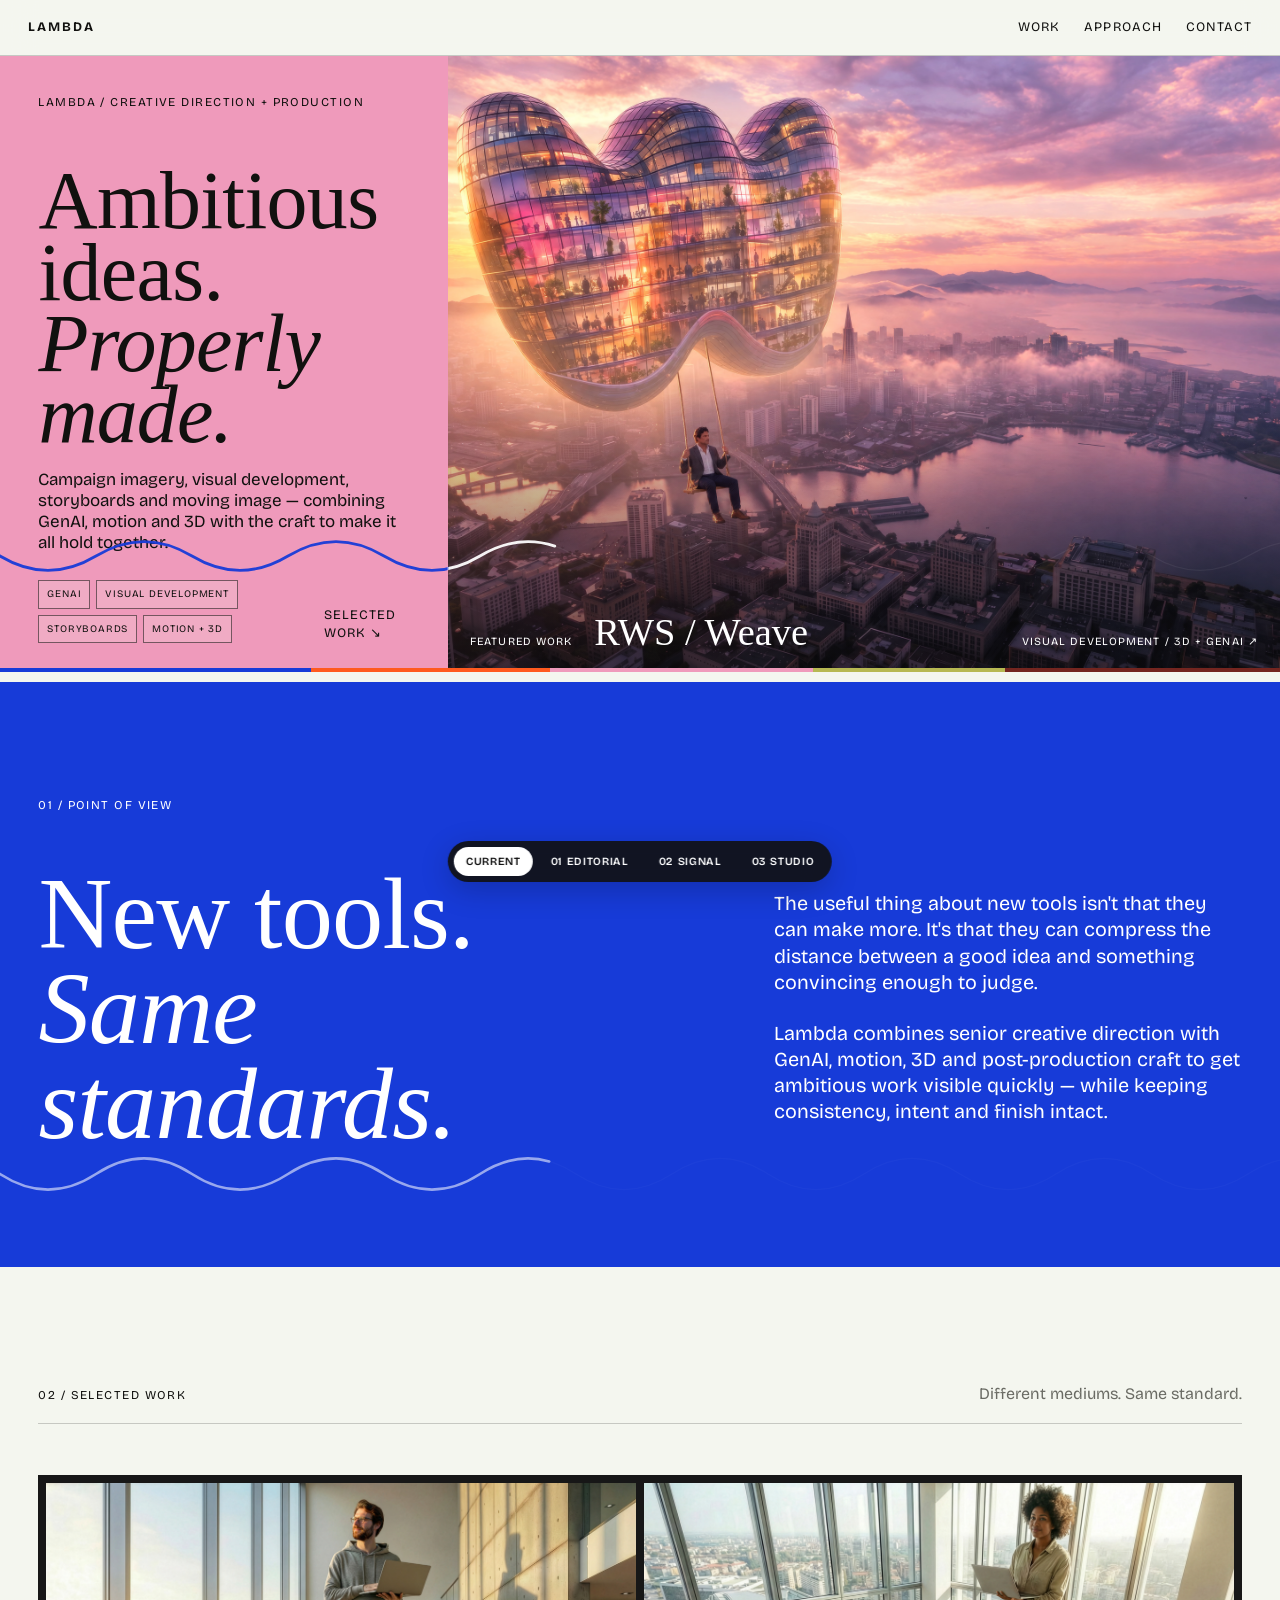
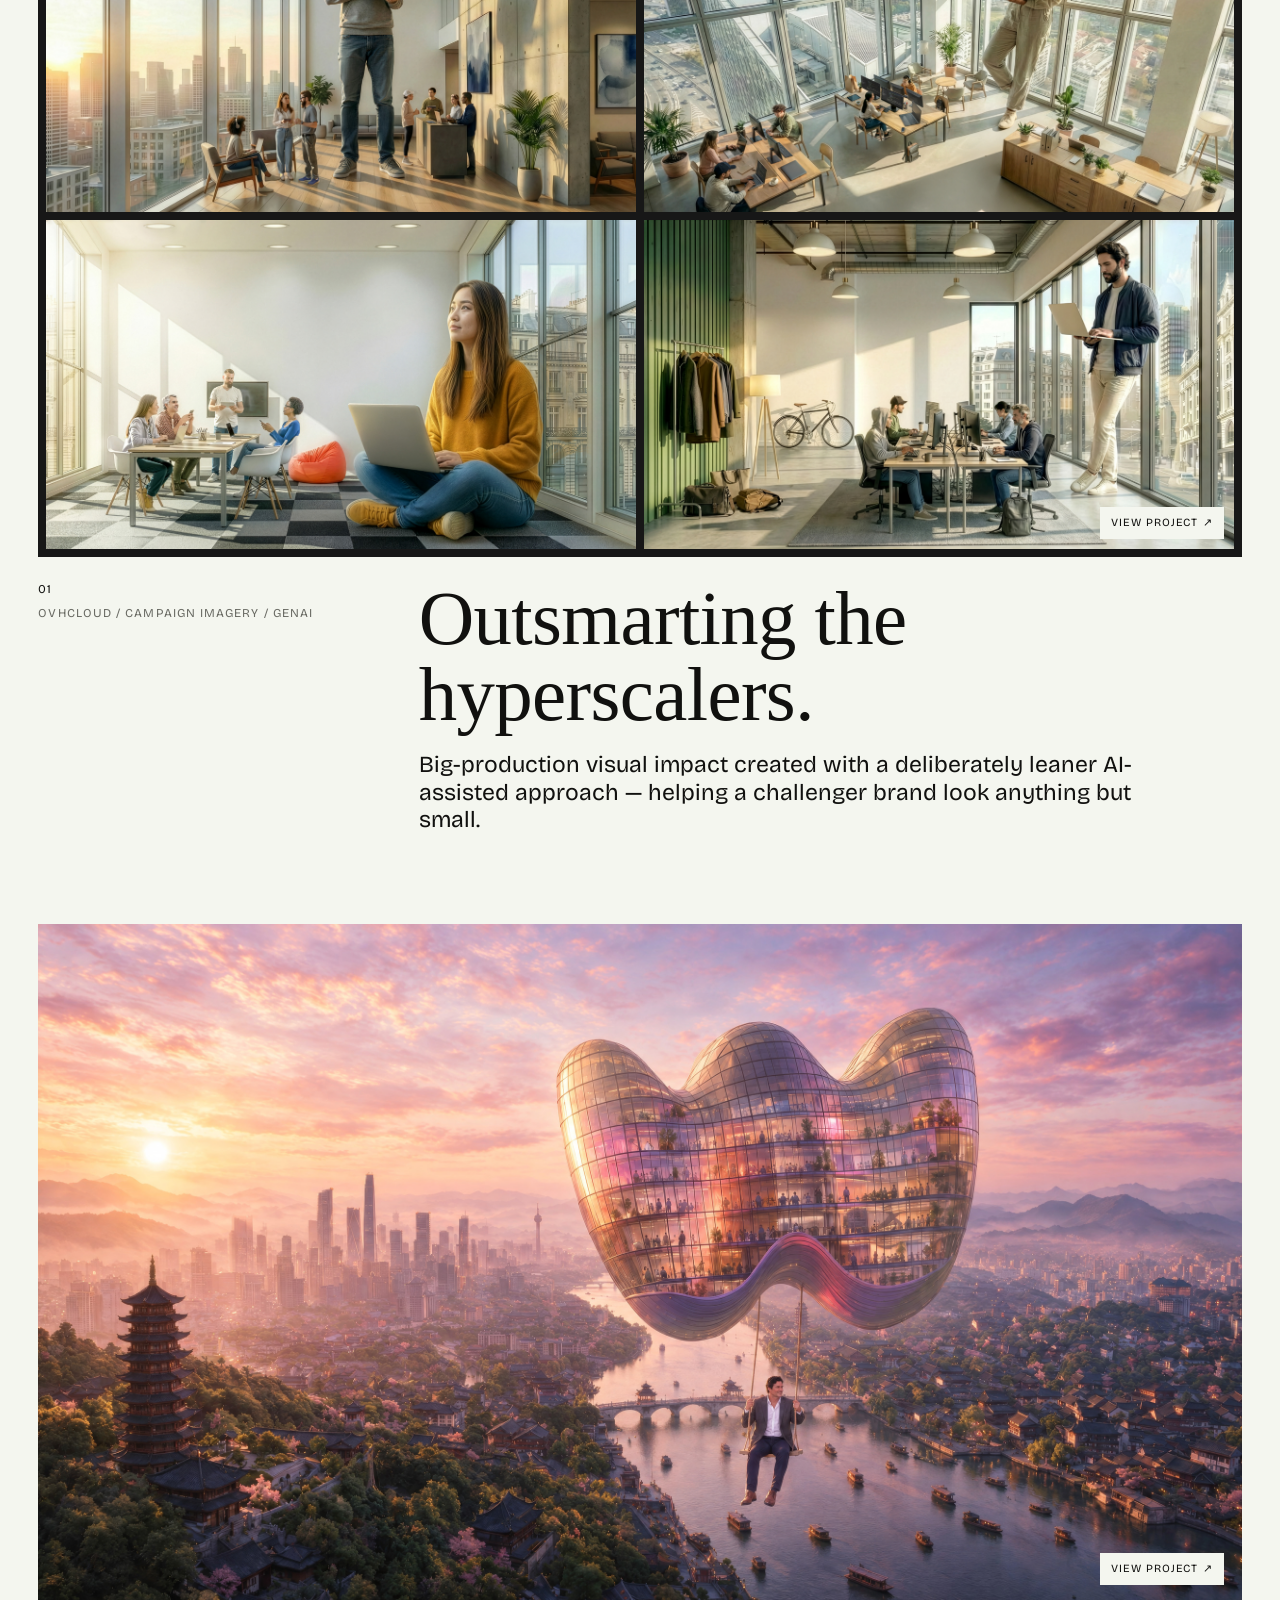
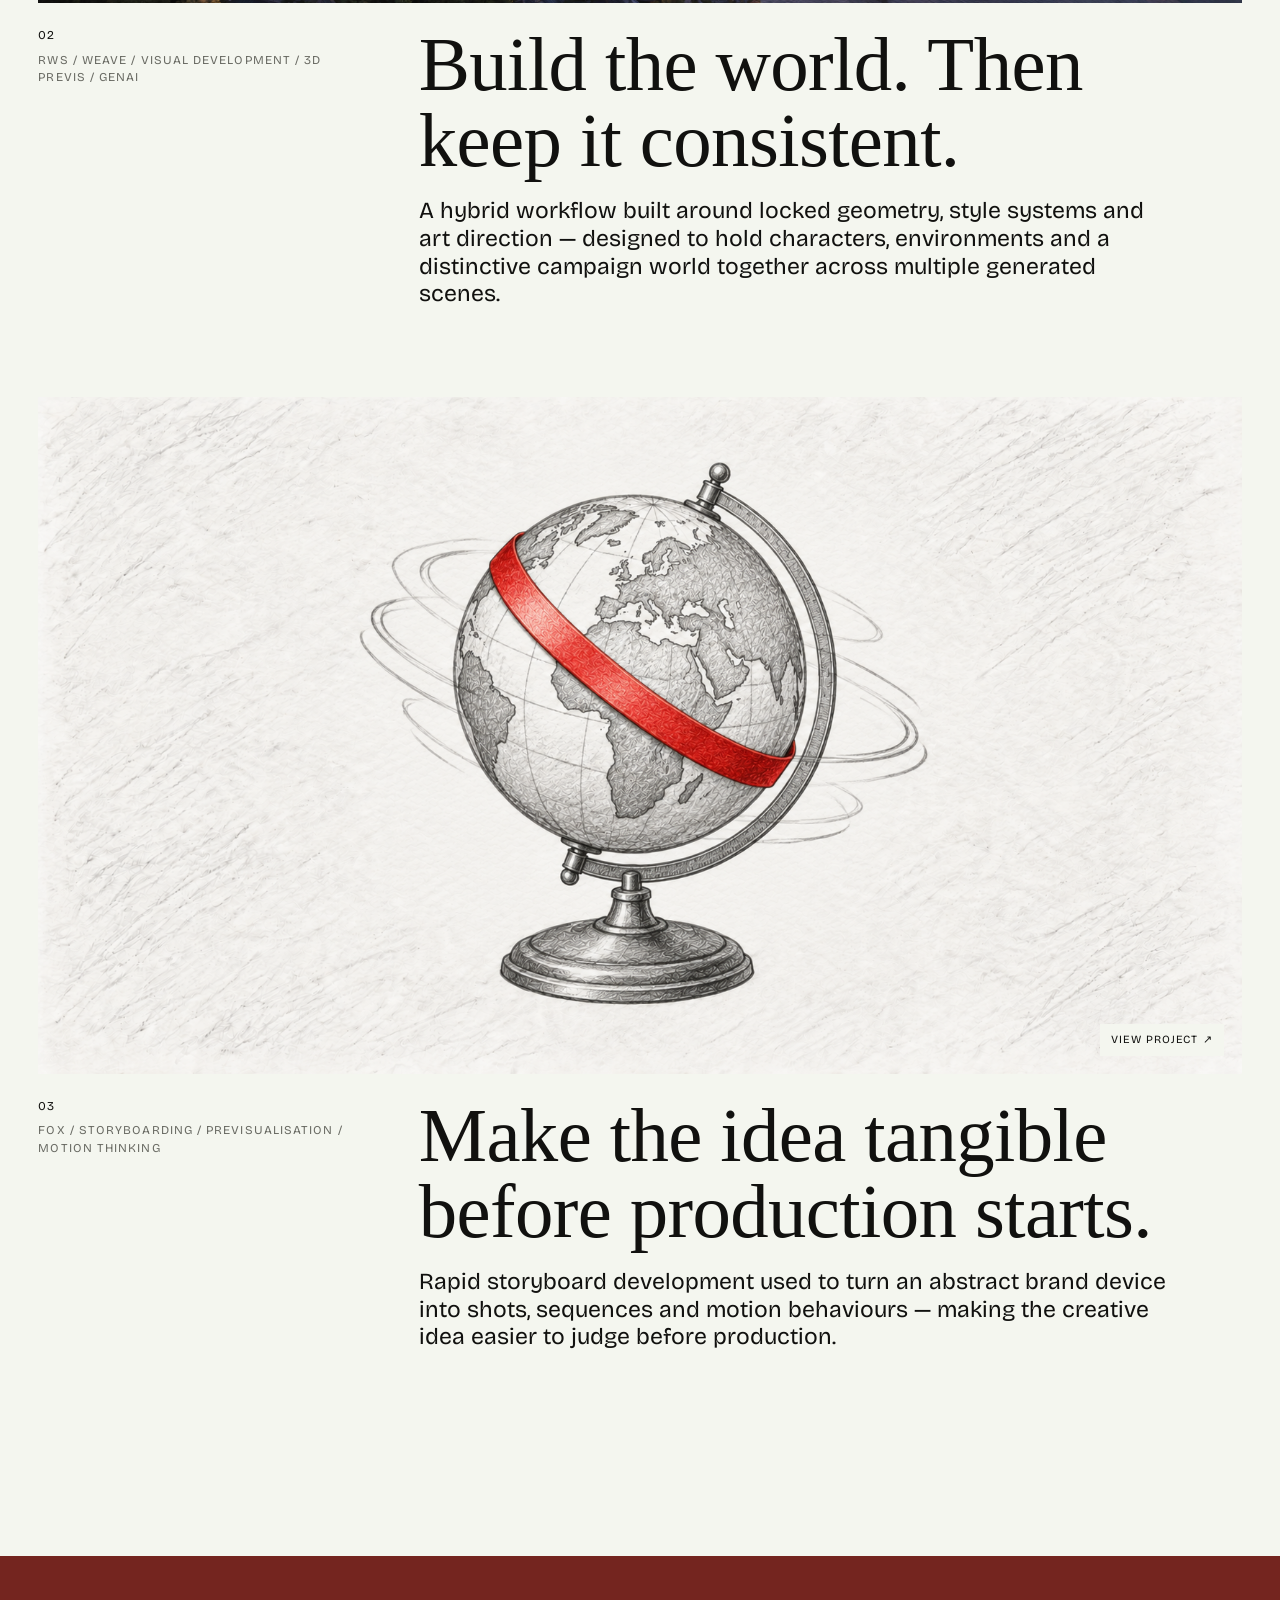
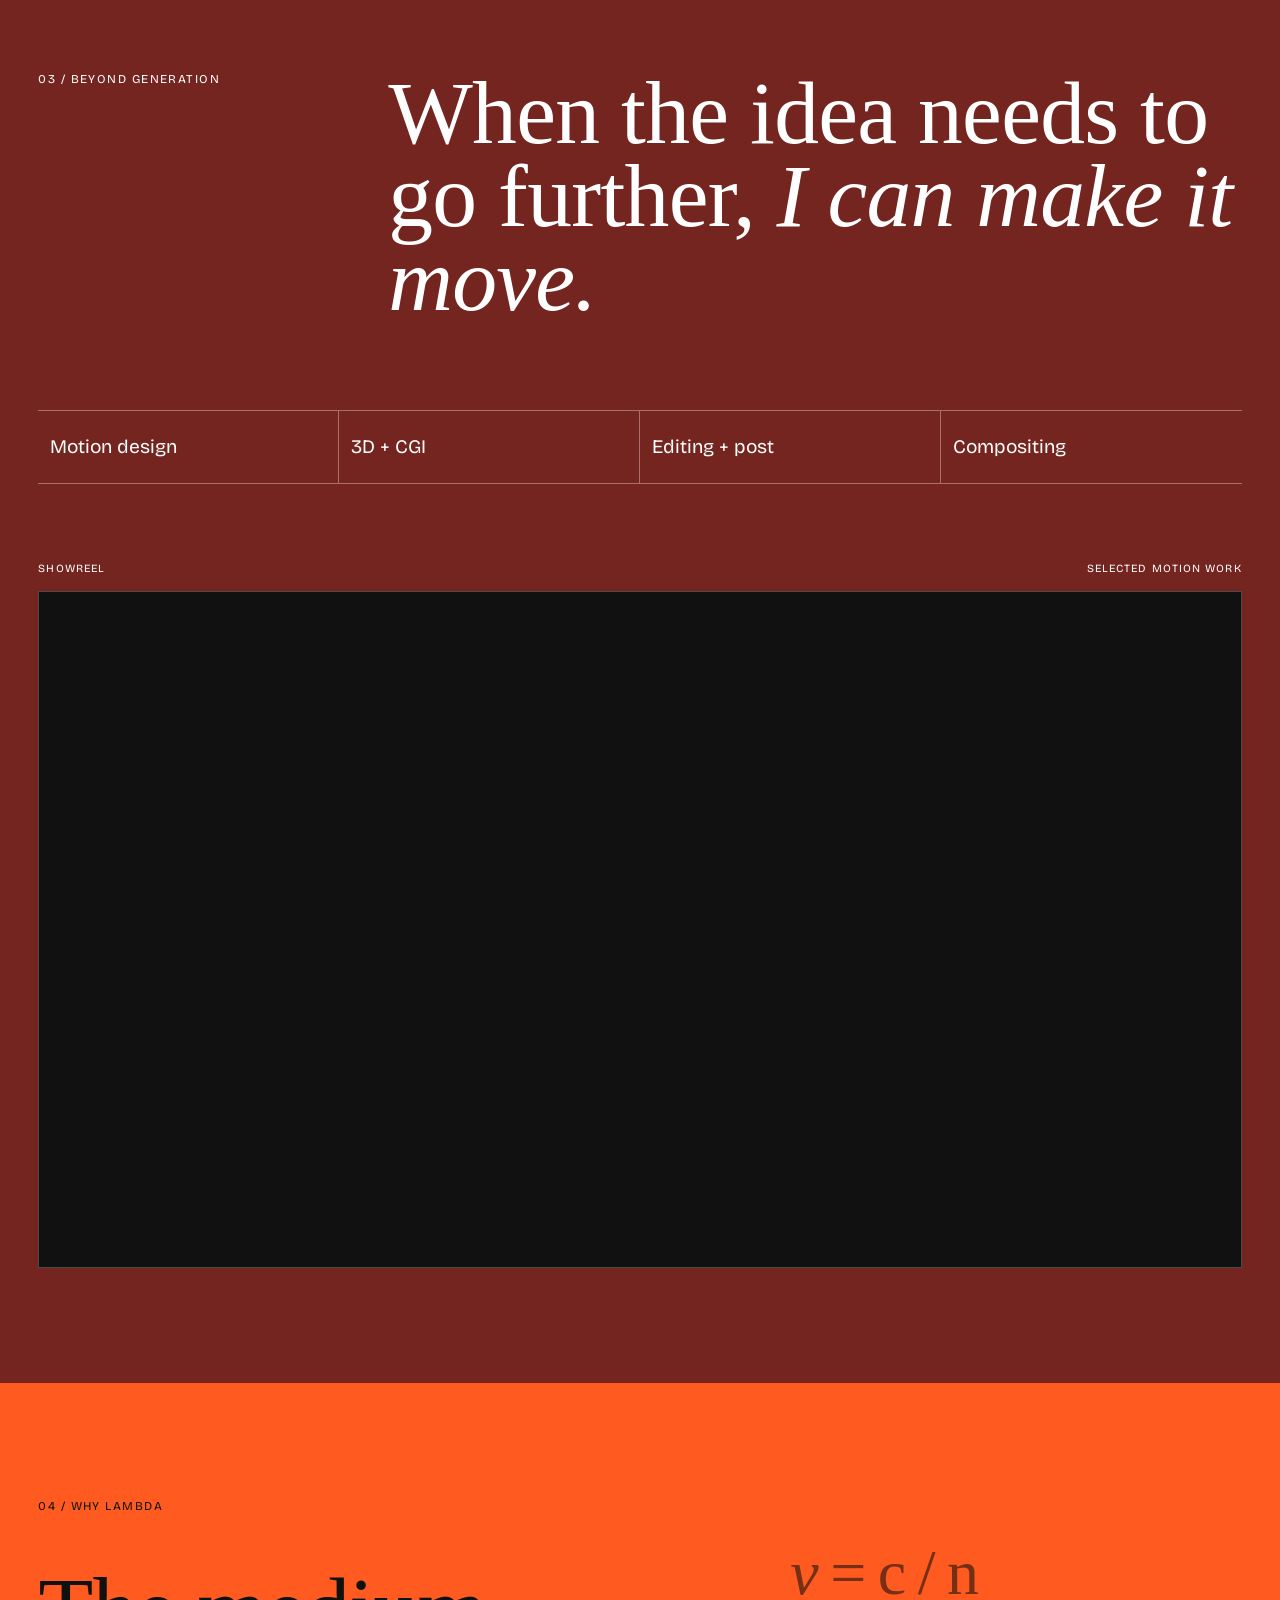
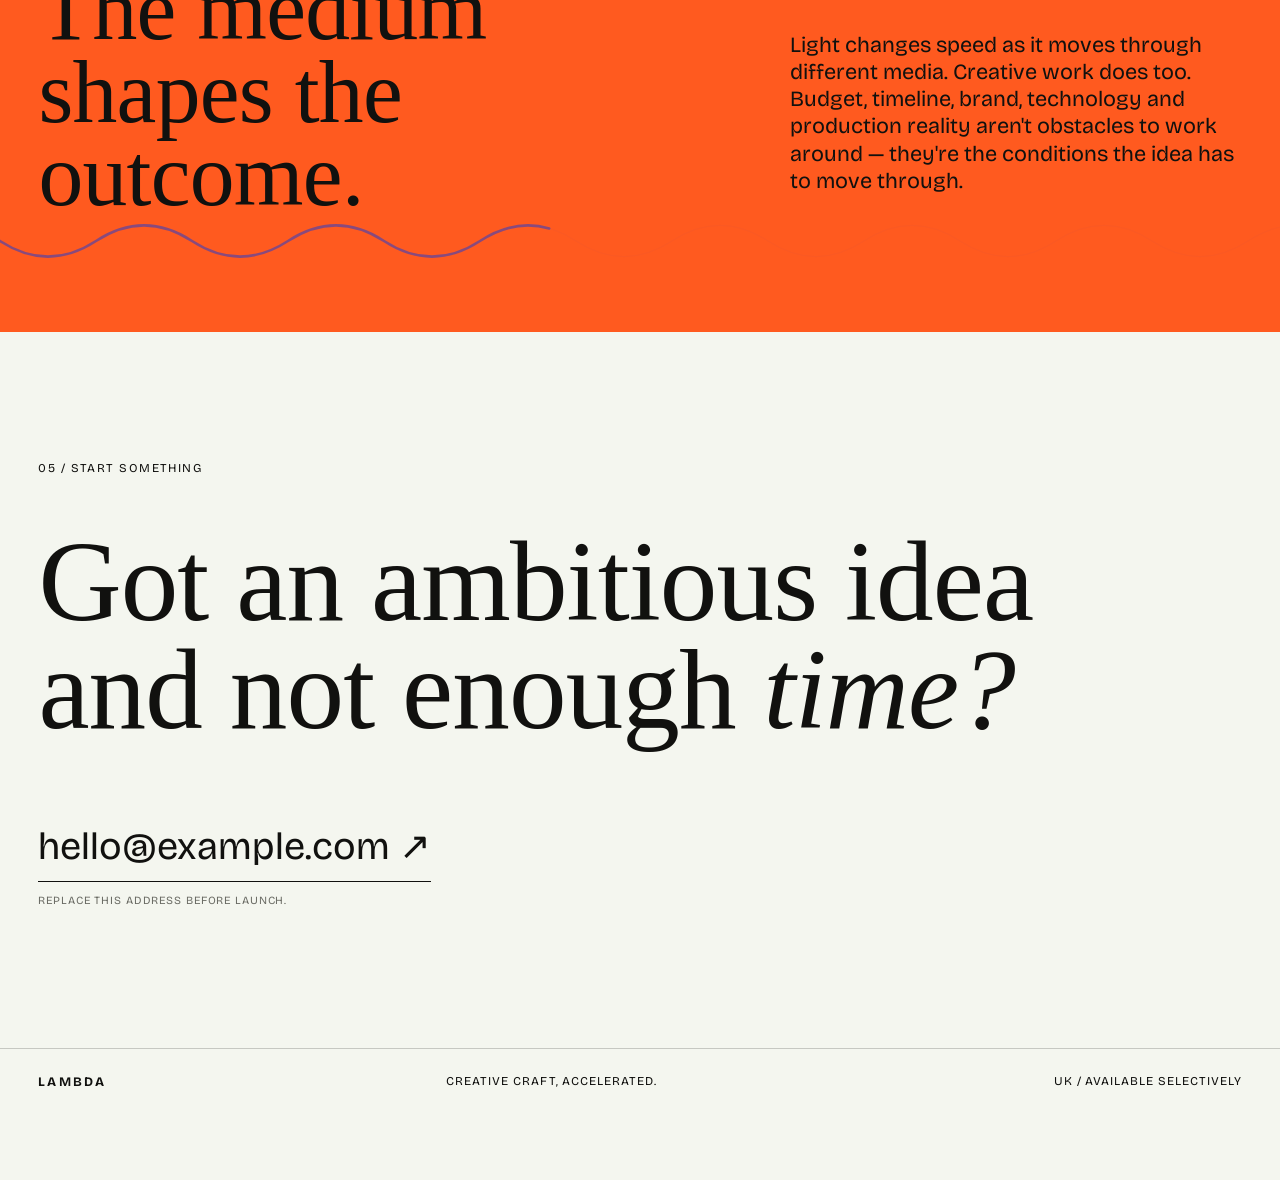
==== palette-lab.html @ 509ccce6 "Add interactive palette exploration" ====
<!doctype html>
<html lang="en-GB">
<head>
  <meta charset="utf-8">
  <meta name="viewport" content="width=device-width,initial-scale=1">
  <meta name="description" content="Lambda — creative direction and production for ambitious ideas. GenAI, motion and 3D, used with judgement.">
  <title>Lambda — Creative craft, accelerated</title>
  <link rel="preconnect" href="https://fonts.googleapis.com">
  <link rel="preconnect" href="https://fonts.gstatic.com" crossorigin>
  <link rel="preconnect" href="https://api.fontshare.com">
  <link href="https://fonts.googleapis.com/css2?family=Bricolage+Grotesque:opsz,wght@12..96,300..800&display=swap" rel="stylesheet">
  <link href="https://api.fontshare.com/v2/css?f[]=boska@300,301,400,401,500,501&display=swap" rel="stylesheet">
  <link rel="stylesheet" href="styles.css">

<style>
  body.palette-lab{padding-bottom:64px}
  .palette-lab .palette-switcher{
    position:fixed;z-index:999;left:50%;bottom:18px;transform:translateX(-50%);
    display:flex;gap:6px;align-items:center;padding:6px;
    background:rgba(17,17,15,.9);backdrop-filter:blur(14px);border-radius:999px;
    box-shadow:0 8px 30px rgba(0,0,0,.2)
  }
  .palette-lab .palette-switcher button{
    appearance:none;border:0;background:transparent;color:#fff;padding:9px 12px;
    border-radius:999px;font:600 11px/1 "Bricolage Grotesque",sans-serif;
    text-transform:uppercase;letter-spacing:.06em;cursor:pointer;white-space:nowrap
  }
  .palette-lab .palette-switcher button[aria-pressed="true"]{background:#fff;color:#111}
  .palette-lab .hero--image .hero-copy-panel{background:var(--hero-panel)}
  .palette-lab .spectrum i:nth-child(1){background:var(--blue)}
  .palette-lab .spectrum i:nth-child(2){background:var(--orange)}
  .palette-lab .spectrum i:nth-child(3){background:var(--pink)}
  .palette-lab .spectrum i:nth-child(4){background:var(--acid)}
  .palette-lab .spectrum i:nth-child(5){background:var(--clay)}

  body[data-palette="current"]{
    --paper:#f4f6ef;--ink:#11110f;--muted:#6a6b64;--line:rgba(17,17,15,.2);
    --blue:#173bd8;--orange:#ff5a1f;--pink:#ef9abb;--acid:#b7b852;--clay:#74251f;
    --hero-panel:#ef9abb
  }

  body[data-palette="editorial"]{
    --paper:#f1eee6;--ink:#151513;--muted:#68665f;--line:rgba(21,21,19,.18);
    --blue:#2638d5;--orange:#f15a3a;--pink:#d39aaa;--acid:#b8c35c;--clay:#622d29;
    --hero-panel:#d39aaa
  }

  body[data-palette="signal"]{
    --paper:#f3f1e9;--ink:#111216;--muted:#66676d;--line:rgba(17,18,22,.18);
    --blue:#173cff;--orange:#ff5b31;--pink:#c8c3ff;--acid:#c7df43;--clay:#202434;
    --hero-panel:#c8c3ff
  }

  body[data-palette="studio"]{
    --paper:#eeeae1;--ink:#121211;--muted:#66635d;--line:rgba(18,18,17,.18);
    --blue:#2736c7;--orange:#e45a36;--pink:#d9d2c5;--acid:#a9b34f;--clay:#1e1d1b;
    --hero-panel:#d9d2c5
  }

  @media(max-width:800px){
    .palette-lab .palette-switcher{left:12px;right:12px;transform:none;overflow:auto;justify-content:flex-start}
  }
</style>
</head>
<body class="palette-lab" data-palette="current">
  <header class="site-nav">
    <a class="brand" href="#top" aria-label="Lambda home">
      <span class="brand-word">Lambda</span>
    </a>
    <nav aria-label="Primary"><a href="#work">Work</a><a href="#approach">Approach</a><a href="#contact">Contact</a></nav>
  </header>

  
<div class="palette-switcher" aria-label="Palette preview">
  <button type="button" data-theme="current" aria-pressed="true">Current</button>
  <button type="button" data-theme="editorial" aria-pressed="false">01 Editorial</button>
  <button type="button" data-theme="signal" aria-pressed="false">02 Signal</button>
  <button type="button" data-theme="studio" aria-pressed="false">03 Studio</button>
</div>
  <main id="top">
    <section class="hero hero--image">
      <div class="hero-copy-panel">
        <div class="hero-kicker">Lambda / Creative direction + production</div>
        <div class="hero-copy">
          <h1><span>Ambitious ideas.</span><em>Properly made.</em></h1>
          <p>Campaign imagery, visual development, storyboards and moving image — combining GenAI, motion and 3D with the craft to make it all hold together.</p>
        </div>
        <div class="hero-foot">
          <div class="hero-services"><span>GenAI</span><span>Visual development</span><span>Storyboards</span><span>Motion + 3D</span></div>
          <a class="text-link" href="#work">Selected work ↘</a>
        </div>
      </div>
      <a class="hero-project" href="projects/rws-weave.html" aria-label="View RWS Weave project">
        <img src="assets/rws/USA%20(01).jpg" alt="RWS Weave campaign visual over a US city">
        <div class="hero-project-label"><span>Featured work</span><strong>RWS / Weave</strong><span>Visual development / 3D + GenAI ↗</span></div>
      </a>

      <div class="spectrum" aria-hidden="true"><i></i><i></i><i></i><i></i><i></i></div>
    </section>

    <section class="manifesto" id="approach">
      <div class="eyebrow">01 / Point of view</div>
      <div class="manifesto-grid">
        <h2>New tools.<br><em>Same standards.</em></h2>
        <div class="manifesto-copy">
          <p>The useful thing about new tools isn't that they can make more. It's that they can compress the distance between a good idea and something convincing enough to judge.</p>
          <p>Lambda combines senior creative direction with GenAI, motion, 3D and post-production craft to get ambitious work visible quickly — while keeping consistency, intent and finish intact.</p>
        </div>
      </div>
    </section>

    <section class="work" id="work">
      <div class="work-head"><div class="eyebrow">02 / Selected work</div><p>Different mediums. Same standard.</p></div>

      <article class="project project--ovh">
        <a class="project-media project-media--ovh-grid" href="projects/ovhcloud.html" aria-label="View OVHcloud campaign imagery project">
          <img src="assets/ovh/Character%201_Original%20(01).jpg" alt="OVHcloud campaign artwork 1" loading="lazy">
          <img src="assets/ovh/Character%202_Original%20(02).jpg" alt="OVHcloud campaign artwork 2" loading="lazy">
          <img src="assets/ovh/Character%203_Original%20(03).jpg" alt="OVHcloud campaign artwork 3" loading="lazy">
          <img src="assets/ovh/Character%204_Original%20(04).jpg" alt="OVHcloud campaign artwork 4" loading="lazy">
          <span class="media-label">View project ↗</span>
        </a>
        <div class="project-info">
          <div><span class="project-no">01</span><span class="project-tags">OVHcloud / Campaign imagery / GenAI</span></div>
          <div>
            <h3>Outsmarting the hyperscalers.</h3>
            <p>Big-production visual impact created with a deliberately leaner AI-assisted approach — helping a challenger brand look anything but small.</p>
          </div>
        </div>
      </article>

      <article class="project project--rws">
        <a class="project-media" href="projects/rws-weave.html" aria-label="View RWS Weave visual development project">
          <img src="assets/rws/East%20Asia%20(02).jpg" alt="RWS Weave campaign visual over an East Asian city" loading="lazy">
          <span class="media-label">View project ↗</span>
        </a>
        <div class="project-info">
          <div><span class="project-no">02</span><span class="project-tags">RWS / Weave / Visual development / 3D previs / GenAI</span></div>
          <div>
            <h3>Build the world. Then keep it consistent.</h3>
            <p>A hybrid workflow built around locked geometry, style systems and art direction — designed to hold characters, environments and a distinctive campaign world together across multiple generated scenes.</p>
          </div>
        </div>
      </article>

      <article class="project project--fox">
        <a class="project-media" href="projects/fox-storyboards.html" aria-label="View Fox rebrand storyboard and previsualisation project">
          <img src="assets/fox/storyboards/Frame_14.png" alt="Fox rebrand storyboard frame showing the red loop in motion" loading="lazy">
          <span class="media-label">View project ↗</span>
        </a>
        <div class="project-info">
          <div><span class="project-no">03</span><span class="project-tags">Fox / Storyboarding / Previsualisation / Motion thinking</span></div>
          <div>
            <h3>Make the idea tangible before production starts.</h3>
            <p>Rapid storyboard development used to turn an abstract brand device into shots, sequences and motion behaviours — making the creative idea easier to judge before production.</p>
          </div>
        </div>
      </article>
    </section>

    <section class="craft">
      <div class="craft-intro">
        <div class="eyebrow">03 / Beyond generation</div>
        <h2>When the idea needs to go further, <em>I can make it move.</em></h2>
      </div>
      <div class="capabilities" role="list">
        <div role="listitem">Motion design</div><div role="listitem">3D + CGI</div><div role="listitem">Editing + post</div><div role="listitem">Compositing</div>
      </div>
      <div class="reel-block">
        <div class="reel-meta"><span>Showreel</span><span>Selected motion work</span></div>
        <div class="reel-frame">
          <iframe src="https://player.vimeo.com/video/1120419142?title=0&byline=0&portrait=0" title="Lambda motion showreel" allow="autoplay; fullscreen; picture-in-picture" allowfullscreen loading="lazy"></iframe>
        </div>
      </div>
    </section>

    <section class="method">
      <div class="method-title"><div class="eyebrow">04 / Why Lambda</div><h2>The medium shapes the outcome.</h2></div>
      <div class="method-body">
        <p class="equation"><span>v</span> = c / n</p>
        <p>Light changes speed as it moves through different media. Creative work does too. Budget, timeline, brand, technology and production reality aren't obstacles to work around — they're the conditions the idea has to move through.</p>
      </div>
    </section>

    <section class="contact" id="contact">
      <div class="eyebrow">05 / Start something</div>
      <h2>Got an ambitious idea<br>and not enough <em>time?</em></h2>
      <a class="contact-link" href="mailto:hello@example.com">hello@example.com ↗</a>
      <p class="contact-note">Replace this address before launch.</p>
    </section>
  </main>

  <footer>
    <a class="brand brand--footer" href="#top"><span class="brand-word">Lambda</span></a>
    <div>Creative craft, accelerated.</div><div>UK / Available selectively</div>
  </footer>

  <script src="script.js"></script>

<script>
(() => {
  const buttons=[...document.querySelectorAll('.palette-switcher button')];
  buttons.forEach(button => button.addEventListener('click', () => {
    document.body.dataset.palette=button.dataset.theme;
    buttons.forEach(b => b.setAttribute('aria-pressed', b===button ? 'true' : 'false'));
  }));
})();
</script>
</body>
</html>
---- styles.css ----
:root{
  --paper:#f4f6ef;--ink:#11110f;--muted:#6a6b64;--line:rgba(17,17,15,.2);
  --blue:#173bd8;--orange:#ff5a1f;--pink:#ef9abb;--acid:#b7b852;--clay:#74251f;
  --serif:"Boska",Georgia,serif;--sans:"Bricolage Grotesque",Arial,sans-serif
}
*{box-sizing:border-box}
html{scroll-behavior:smooth}
body{margin:0;background:var(--paper);color:var(--ink);font-family:var(--sans);font-size:16px;line-height:1.45}
a{color:inherit;text-decoration:none}
img{display:block;max-width:100%}
.site-nav{position:sticky;top:0;z-index:10;display:flex;justify-content:space-between;align-items:center;padding:18px 28px;background:rgba(244,246,239,.88);backdrop-filter:blur(16px);border-bottom:1px solid var(--line)}
.brand{display:flex;align-items:baseline;gap:9px}
.brand-mark{font-family:var(--serif);font-size:34px;line-height:.8}
.brand-word{font-size:13px;text-transform:uppercase;letter-spacing:.12em}
.site-nav nav{display:flex;gap:24px;font-size:13px;text-transform:uppercase;letter-spacing:.08em}
.site-nav nav a{position:relative}
.site-nav nav a:after{content:"";position:absolute;left:0;right:100%;bottom:-3px;height:1px;background:currentColor;transition:right .25s ease}
.site-nav nav a:hover:after{right:0}
.hero{min-height:calc(100vh - 70px);padding:4vw 3vw 0;display:flex;flex-direction:column;justify-content:space-between;overflow:hidden;background:linear-gradient(130deg,#f4f6ef 0%,#f4f6ef 52%,#d7dcff 52%,#d7dcff 100%)}
.hero-kicker,.eyebrow{font-size:12px;text-transform:uppercase;letter-spacing:.12em}
.hero-grid{display:grid;grid-template-columns:1.35fr .65fr;gap:5vw;align-items:center}
.hero-copy{padding:5vw 0 4vw}
.hero h1{margin:0 0 2.5vw;font-family:var(--serif);font-weight:400;font-size:clamp(72px,11.5vw,180px);line-height:.84;letter-spacing:-.02em;max-width:1100px;font-kerning:normal;font-feature-settings:"kern" 1,"liga" 1}
.hero h1 span,.hero h1 em{display:block}
.hero h1 em{font-weight:400;font-style:italic;margin-left:8vw;letter-spacing:-.01em}
.hero-copy p{max-width:640px;font-size:clamp(19px,1.7vw,27px);line-height:1.18;margin:0}
.hero-mark{display:flex;justify-content:center;align-items:center;min-height:36vw}
.hero-mark span{font-family:var(--serif);font-size:clamp(180px,29vw,460px);line-height:.65;color:var(--blue);font-style:italic;transform:rotate(-7deg)}
.hero-foot{display:flex;justify-content:space-between;align-items:flex-end;gap:30px;padding-bottom:28px}
.hero-services{display:flex;gap:8px;flex-wrap:wrap}
.hero-services span{border:1px solid var(--ink);padding:7px 9px;font-size:11px;text-transform:uppercase;letter-spacing:.08em;background:rgba(244,246,239,.55)}
.text-link{font-size:13px;text-transform:uppercase;letter-spacing:.08em}
.spectrum{height:18px;display:grid;grid-template-columns:1.3fr 1fr 1.1fr .8fr 1.15fr}
.spectrum i:nth-child(1){background:var(--blue)}.spectrum i:nth-child(2){background:var(--orange)}.spectrum i:nth-child(3){background:var(--pink)}.spectrum i:nth-child(4){background:var(--acid)}.spectrum i:nth-child(5){background:var(--clay)}
.manifesto{padding:9vw 3vw;background:var(--blue);color:#fff}
.manifesto-grid{display:grid;grid-template-columns:1.15fr .85fr;gap:8vw;margin-top:4vw;align-items:start}
.manifesto h2,.craft h2,.method h2,.contact h2{font-family:var(--serif);font-weight:400;letter-spacing:-.015em;line-height:.9;margin:0;font-kerning:normal;font-feature-settings:"kern" 1,"liga" 1}
.manifesto h2{font-size:clamp(58px,8vw,130px)}
.manifesto h2 em,.craft h2 em,.contact h2 em{font-weight:400;font-style:italic}
.manifesto-copy{padding-top:2vw;max-width:600px}
.manifesto-copy p{font-size:clamp(19px,2vw,28px);line-height:1.2;margin:0 0 1.25em}
.work{padding:9vw 3vw}
.work-head{display:flex;justify-content:space-between;align-items:flex-end;border-bottom:1px solid var(--line);padding-bottom:18px;margin-bottom:4vw}
.work-head p{margin:0;color:var(--muted)}
.project-media{position:relative;display:block;overflow:hidden;background:#d8d8d2;min-height:42vw}
.project-media img{width:100%;height:100%;min-height:42vw;object-fit:cover;transition:transform .7s cubic-bezier(.2,.7,.2,1)}
.project-media:hover img{transform:scale(1.025)}
.media-label{position:absolute;right:18px;bottom:18px;background:var(--paper);padding:8px 11px;font-size:11px;text-transform:uppercase;letter-spacing:.1em}
.project-info{display:grid;grid-template-columns:.4fr 1fr;gap:4vw;padding:24px 0 7vw}
.project-info>div:first-child{display:flex;flex-direction:column;gap:7px}
.project-no,.project-tags{font-size:12px;text-transform:uppercase;letter-spacing:.09em}.project-tags{color:var(--muted)}
.project-info h3,.private-card h3{font-family:var(--serif);font-weight:400;letter-spacing:-.012em;line-height:.96;margin:0;font-kerning:normal;font-feature-settings:"kern" 1,"liga" 1}
.project-info h3{font-size:clamp(46px,6vw,98px)}
.project-info p{font-size:clamp(18px,1.8vw,26px);max-width:760px;margin:18px 0 0;line-height:1.2}
.private-grid{display:grid;grid-template-columns:1fr 1fr;gap:18px}
.private-card{min-height:600px;padding:24px;display:flex;flex-direction:column;justify-content:space-between}
.private-card--blue{background:var(--acid)}.private-card--pink{background:var(--pink)}
.private-top{display:flex;justify-content:space-between;font-size:11px;text-transform:uppercase;letter-spacing:.09em}
.private-type{font-size:12px;text-transform:uppercase;letter-spacing:.08em;margin:0 0 20px}
.private-card h3{font-size:clamp(48px,5vw,82px)}.private-card h3 em{font-style:italic;font-weight:400}
.private-card>div:last-child>p:last-child{max-width:560px;font-size:18px;line-height:1.25}
.craft{padding:9vw 3vw;background:var(--clay);color:#fff}
.craft-intro{display:grid;grid-template-columns:.35fr 1fr;gap:4vw}
.craft h2{font-size:clamp(58px,7vw,110px)}
.capabilities{display:grid;grid-template-columns:repeat(4,1fr);margin-top:7vw;border-top:1px solid rgba(255,255,255,.35);border-bottom:1px solid rgba(255,255,255,.35)}
.capabilities div{padding:22px 12px;border-right:1px solid rgba(255,255,255,.35);font-size:clamp(16px,1.5vw,22px)}.capabilities div:last-child{border-right:0}
.method{padding:9vw 3vw;display:grid;grid-template-columns:1fr 1fr;gap:8vw;background:var(--orange)}
.method-title .eyebrow{margin-bottom:4vw}
.method h2{font-size:clamp(60px,7vw,110px)}
.method-body{align-self:end}
.equation{font-family:var(--serif);font-size:clamp(70px,10vw,170px);line-height:.8;margin:0 0 3vw;letter-spacing:-.05em}.equation span{font-style:italic}
.method-body>p:last-child{max-width:680px;font-size:clamp(18px,1.7vw,25px);line-height:1.25}
.contact{padding:10vw 3vw;background:var(--paper)}
.contact h2{font-size:clamp(68px,9vw,145px);margin:4vw 0 6vw}
.contact-link{display:inline-block;font-size:clamp(24px,3vw,48px);border-bottom:1px solid currentColor;padding-bottom:6px}
.contact-note{font-size:11px;text-transform:uppercase;letter-spacing:.08em;color:var(--muted)}
footer{display:grid;grid-template-columns:1fr 1fr 1fr;gap:20px;padding:24px 3vw;border-top:1px solid var(--line);font-size:12px;text-transform:uppercase;letter-spacing:.08em}
footer>div:last-child{text-align:right}
.reveal{opacity:0;transform:translateY(24px);transition:opacity .7s ease,transform .7s ease}.reveal.is-visible{opacity:1;transform:none}
@media (max-width:800px){
  .site-nav{padding:15px 18px}.site-nav nav{gap:13px}.site-nav nav a:nth-child(2){display:none}
  .hero{padding:8vw 18px 0;background:linear-gradient(180deg,#f4f6ef 0%,#f4f6ef 62%,#d7dcff 62%,#d7dcff 100%)}.hero-grid{grid-template-columns:1fr}.hero-copy{padding:10vw 0 0}.hero h1{font-size:clamp(68px,18vw,116px);line-height:.84}.hero h1 em{margin-left:0}.hero-mark{min-height:250px;justify-content:flex-end}.hero-mark span{font-size:clamp(170px,56vw,300px)}.hero-foot{display:block;padding-bottom:20px}.hero-services{margin-bottom:24px}.hero-foot .text-link{display:inline-block}.spectrum{margin-top:0}
  .manifesto,.work,.craft,.method,.contact{padding:80px 18px}
  .manifesto-grid,.craft-intro,.method{grid-template-columns:1fr;gap:42px}
  .project-info{grid-template-columns:1fr;gap:22px}.private-grid{grid-template-columns:1fr}.private-card{min-height:520px}
  .capabilities{grid-template-columns:1fr 1fr}.capabilities div:nth-child(2){border-right:0}.capabilities div:nth-child(-n+2){border-bottom:1px solid rgba(255,255,255,.35)}
  footer{grid-template-columns:1fr;gap:10px;padding:22px 18px}footer>div:last-child{text-align:left}
}

.project-visual{min-height:42vw;padding:24px;display:flex;flex-direction:column;justify-content:space-between;overflow:hidden}
.project-visual--rws{background:var(--blue);color:#fff}
.project-visual--fox{background:var(--orange);color:var(--ink)}
.visual-meta,.visual-process{display:flex;justify-content:space-between;gap:16px;font-size:11px;text-transform:uppercase;letter-spacing:.1em}
.visual-process{justify-content:flex-start;flex-wrap:wrap}
.visual-process span{border:1px solid currentColor;padding:7px 9px}
.visual-stage{display:flex;flex-direction:column;justify-content:center;align-items:flex-start;min-height:28vw}
.visual-stage strong{font-family:var(--serif);font-size:clamp(70px,11vw,180px);line-height:.72;font-weight:400;letter-spacing:-.06em}
.visual-stage em{font-family:var(--serif);font-size:clamp(42px,6vw,100px);line-height:.8;font-style:italic;margin-left:13vw}
.stage-small{font-size:12px;text-transform:uppercase;letter-spacing:.12em;margin-bottom:2vw}
.storyboard-strip{display:grid;grid-template-columns:repeat(4,1fr);gap:10px;margin-top:3vw}
.storyboard-strip div{aspect-ratio:4/3;border:1px solid currentColor;padding:12px;display:flex;flex-direction:column;justify-content:space-between}
.storyboard-strip b{font-family:var(--serif);font-size:clamp(32px,4vw,70px);font-weight:400}
.storyboard-strip span{font-size:11px;text-transform:uppercase;letter-spacing:.1em}
.visual-stage--fox{min-height:20vw}
.visual-stage--fox strong{font-size:clamp(62px,10vw,160px)}
.visual-stage--fox em{font-size:clamp(38px,5vw,82px);margin-left:10vw}
@media(max-width:800px){
  .project-visual{min-height:560px}
  .storyboard-strip{grid-template-columns:1fr 1fr}
  .visual-stage{min-height:300px}
}

/* 2026-10-06 visual refresh */
.brand-word{font-weight:700;letter-spacing:.16em}
.hero--image{
  min-height:calc(100vh - 68px);
  padding:0;
  display:grid;
  grid-template-columns:minmax(420px,.78fr) minmax(0,1.22fr);
  grid-template-rows:1fr 16px;
  background:var(--paper);
}
.hero-copy-panel{
  padding:clamp(32px,4vw,72px) 3vw 30px;
  display:flex;
  flex-direction:column;
  justify-content:space-between;
  min-height:calc(100vh - 84px);
  background:var(--blue);
  color:#fff;
}
.hero-copy{padding:6vh 0}
.hero--image h1{
  font-family:var(--serif);
  font-size:clamp(72px,9.2vw,154px);
  line-height:.86;
  letter-spacing:-.018em;
  margin:0 0 32px;
  font-weight:400;
}
.hero--image h1 span,.hero--image h1 em{display:block}
.hero--image h1 em{font-style:italic;font-weight:300;margin-left:0;letter-spacing:-.01em}
.hero--image .hero-copy p{font-size:clamp(18px,1.55vw,25px);line-height:1.22;max-width:600px;margin:0;color:rgba(255,255,255,.92)}
.hero--image .hero-foot{padding:0;display:flex;justify-content:space-between;align-items:flex-end}
.hero--image .hero-services span{border-color:rgba(255,255,255,.5);background:transparent}
.hero--image .text-link{color:#fff}
.hero-project{position:relative;overflow:hidden;min-height:calc(100vh - 84px);display:block;background:#171717}
.hero-project img{width:100%;height:100%;object-fit:cover;position:absolute;inset:0;transition:transform .8s cubic-bezier(.2,.7,.2,1)}
.hero-project:after{content:"";position:absolute;inset:0;background:linear-gradient(180deg,transparent 55%,rgba(8,8,8,.62) 100%)}
.hero-project:hover img{transform:scale(1.025)}
.hero-project-label{position:absolute;z-index:1;left:28px;right:28px;bottom:26px;color:#fff;display:grid;grid-template-columns:auto 1fr auto;align-items:end;gap:22px}
.hero-project-label span{font-size:11px;text-transform:uppercase;letter-spacing:.1em}
.hero-project-label strong{font-family:var(--serif);font-size:clamp(40px,4vw,70px);font-weight:400;line-height:.9}
.hero--image .spectrum{grid-column:1/-1;grid-row:2;height:16px;margin:0}

.project-visual{position:relative}
.project-open{position:absolute;right:24px;bottom:22px;font-size:11px;text-transform:uppercase;letter-spacing:.1em;border-bottom:1px solid currentColor;padding-bottom:3px}
.project-info h3,.manifesto h2,.craft h2,.method h2,.contact h2{
  letter-spacing:-.008em;
  font-kerning:normal;
}
.project-info h3{line-height:.99}
.manifesto h2,.craft h2,.method h2,.contact h2{line-height:.93}

@media(max-width:900px){
  .hero--image{grid-template-columns:1fr;grid-template-rows:auto minmax(420px,58vh) 14px}
  .hero-copy-panel{min-height:auto;padding:34px 18px 28px}
  .hero-copy{padding:72px 0 52px}
  .hero--image h1{font-size:clamp(66px,18vw,112px)}
  .hero--image .hero-foot{display:block}
  .hero--image .hero-services{margin-bottom:26px}
  .hero-project{min-height:0;grid-row:2}
  .hero-project-label{left:18px;right:18px;bottom:18px;grid-template-columns:1fr auto}
  .hero-project-label span:first-child{display:none}
  .hero-project-label strong{font-size:42px}
  .hero--image .spectrum{grid-row:3}
}


/* 2026-10-06 hero proportion refinement */
@media (min-width:901px){
  .hero--image{
    min-height:auto;
    grid-template-columns:minmax(380px,.68fr) minmax(0,1.32fr);
    grid-template-rows:minmax(620px,74vh) 14px;
    max-height:860px;
  }
  .hero-copy-panel,
  .hero-project{
    min-height:0;
    height:100%;
  }
  .hero-copy-panel{
    padding:34px 3vw 24px;
  }
  .hero-copy{
    padding:3.5vh 0 2.5vh;
  }
  .hero--image h1{
    font-size:clamp(64px,6.7vw,118px);
    line-height:.88;
    margin-bottom:24px;
  }
  .hero--image .hero-copy p{
    font-size:clamp(17px,1.25vw,22px);
    max-width:520px;
  }
  .hero-project img{
    object-position:48% 50%;
  }
  .hero-project-label{
    bottom:20px;
  }
}


/* 2026-10-06 hero correction: compact editorial split, no clipping */
@media (min-width:901px){
  .hero--image{
    min-height:0;
    max-height:none;
    padding:0;
    display:grid;
    grid-template-columns:38% 62%;
    grid-template-rows:auto 14px;
    background:var(--paper);
  }
  .hero-copy-panel{
    min-height:0;
    height:auto;
    padding:32px 3vw 26px;
    display:flex;
    flex-direction:column;
    justify-content:space-between;
  }
  .hero-copy{
    padding:34px 0 24px;
  }
  .hero--image h1{
    font-size:clamp(58px,5.8vw,96px);
    line-height:.88;
    margin:0 0 20px;
    letter-spacing:-.008em;
  }
  .hero--image .hero-copy p{
    font-size:clamp(16px,1.15vw,20px);
    line-height:1.22;
    max-width:480px;
  }
  .hero-project{
    min-height:0;
    height:auto;
    aspect-ratio:16/9;
  }
  .hero-project img{
    position:absolute;
    inset:0;
    width:100%;
    height:100%;
    object-fit:cover;
    object-position:center center;
  }
  .hero--image .hero-foot{
    padding:0;
  }
  .hero-services{
    gap:6px;
  }
  .hero-services span{
    padding:6px 8px;
    font-size:10px;
  }
  .hero-project-label{
    left:22px;
    right:22px;
    bottom:18px;
  }
  .hero-project-label strong{
    font-size:clamp(34px,3vw,54px);
  }
}


/* 2026-10-06 hero colour correction: separate hero from cobalt manifesto */
.hero--image .hero-copy-panel{
  background:#ef9abb;
  color:var(--ink);
}
.hero--image .hero-copy p,
.hero--image .text-link{
  color:var(--ink);
}
.hero--image .hero-services span{
  border-color:rgba(17,17,15,.55);
  color:var(--ink);
  background:rgba(244,246,239,.18);
}


/* 2026-10-06 hero rebalance: bigger again, without returning to full-screen */
@media (min-width:901px){
  .hero--image{
    grid-template-columns:35% 65%;
    grid-template-rows:minmax(600px,68vh) 14px;
  }
  .hero-copy-panel{
    height:100%;
    min-height:0;
    padding:38px 3vw 30px;
  }
  .hero-copy{
    padding:6vh 0 3vh;
  }
  .hero--image h1{
    font-size:clamp(64px,6.4vw,108px);
    line-height:.87;
  }
  .hero--image .hero-copy p{
    font-size:clamp(17px,1.25vw,21px);
    max-width:500px;
  }
  .hero-project{
    height:100%;
    min-height:0;
    aspect-ratio:auto;
  }
  .hero-project img{
    object-fit:cover;
    object-position:50% 47%;
  }
}


/* 2026-10-06 featured image crop: bias composition left */
@media (min-width:901px){
  .hero-project img{
    object-position:36% 47%;
  }
}


/* Lambda wavelength motif — deliberately low contrast and mostly structural */
.hero-copy-panel,
.manifesto,
.craft,
.method,
.contact{
  position:relative;
  overflow:hidden;
}

.hero-copy-panel > *,
.manifesto > *,
.craft > *,
.method > *,
.contact > *{
  position:relative;
  z-index:1;
}

.hero-copy-panel::after{
  content:"";
  position:absolute;
  left:-7%;
  right:-7%;
  bottom:58px;
  height:92px;
  background:url("assets/ui/wave-dark.svg") center / 100% 100% no-repeat;
  opacity:.15;
  pointer-events:none;
  transform:rotate(-1.2deg);
}

.manifesto::after{
  content:"";
  position:absolute;
  left:-3%;
  right:-3%;
  bottom:7%;
  height:110px;
  background:url("assets/ui/wave-light.svg") center / 100% 100% no-repeat;
  opacity:.16;
  pointer-events:none;
}

.craft::after{
  content:"";
  position:absolute;
  left:-8%;
  right:-8%;
  top:13%;
  height:96px;
  background:url("assets/ui/wave-light.svg") center / 100% 100% no-repeat;
  opacity:.10;
  pointer-events:none;
  transform:rotate(.7deg);
}

.method::after{
  content:"";
  position:absolute;
  left:-4%;
  right:-4%;
  bottom:10%;
  height:104px;
  background:url("assets/ui/wave-dark.svg") center / 100% 100% no-repeat;
  opacity:.14;
  pointer-events:none;
}

.contact::after{
  content:"";
  position:absolute;
  left:48%;
  right:-6%;
  top:18%;
  height:90px;
  background:url("assets/ui/wave-dark.svg") center / 100% 100% no-repeat;
  opacity:.08;
  pointer-events:none;
}

.text-link,
.contact-link{
  position:relative;
}

.text-link::after,
.contact-link::after{
  content:"";
  position:absolute;
  left:0;
  right:0;
  bottom:-9px;
  height:10px;
  background:url("assets/ui/wave-dark.svg") left center / 180px 15px repeat-x;
  opacity:0;
  transform:translateY(4px);
  transition:opacity .25s ease, transform .25s ease;
  pointer-events:none;
}

.text-link:hover::after,
.contact-link:hover::after{
  opacity:.42;
  transform:translateY(0);
}

.hero-copy-panel .text-link::after{
  opacity:0;
}

.hero-copy-panel .text-link:hover::after{
  opacity:.35;
}

@media(max-width:800px){
  .hero-copy-panel::after{bottom:42px;height:66px;opacity:.11}
  .manifesto::after{bottom:5%;height:74px}
  .craft::after{top:10%;height:68px}
  .method::after{bottom:6%;height:72px}
  .contact::after{left:28%;top:12%;height:64px}
}


/* Wavelength system v2 — more visible, recurring and gently animated */
@keyframes lambdaWaveDrift{
  from{background-position:0 center}
  to{background-position:720px center}
}
@keyframes lambdaWaveDriftReverse{
  from{background-position:720px center}
  to{background-position:0 center}
}

/* turn the existing section waves into moving, repeated wavelengths */
.hero-copy-panel::after,
.manifesto::after,
.craft::after,
.method::after,
.contact::after{
  background-repeat:repeat-x;
  background-size:720px 60px;
  animation:lambdaWaveDrift 22s linear infinite;
}

.hero-copy-panel::after{
  opacity:.26;
  height:110px;
  bottom:52px;
}
.manifesto::after{
  opacity:.24;
  height:120px;
  animation-duration:28s;
  animation-direction:reverse;
}
.craft::after{
  opacity:.18;
  height:112px;
  animation-duration:25s;
}
.method::after{
  opacity:.22;
  height:120px;
  animation:lambdaWaveDriftReverse 30s linear infinite;
}
.contact::after{
  opacity:.14;
  height:108px;
  animation-duration:26s;
}

/* a second frequency in key sections — offset and fainter */
.hero-copy-panel::before,
.manifesto::before,
.method::before{
  content:"";
  position:absolute;
  left:-8%;
  right:-8%;
  height:72px;
  background-repeat:repeat-x;
  background-size:540px 46px;
  pointer-events:none;
  z-index:0;
  opacity:.11;
}
.hero-copy-panel::before{
  top:18%;
  background-image:url("assets/ui/wave-dark.svg");
  animation:lambdaWaveDriftReverse 17s linear infinite;
}
.manifesto::before{
  top:16%;
  background-image:url("assets/ui/wave-light.svg");
  animation:lambdaWaveDrift 19s linear infinite;
}
.method::before{
  top:12%;
  background-image:url("assets/ui/wave-dark.svg");
  animation:lambdaWaveDrift 21s linear infinite;
}

/* wavelengths become part of the portfolio rhythm rather than only coloured sections */
.work-head,
.project-info{
  position:relative;
}
.work-head::after{
  content:"";
  position:absolute;
  left:38%;
  right:0;
  bottom:-16px;
  height:24px;
  background:url("assets/ui/wave-dark.svg") left center / 300px 25px repeat-x;
  opacity:.18;
  animation:lambdaWaveDrift 24s linear infinite;
  pointer-events:none;
}
.project-info::after{
  content:"";
  position:absolute;
  left:0;
  width:34%;
  bottom:18px;
  height:28px;
  background:url("assets/ui/wave-dark.svg") left center / 320px 27px repeat-x;
  opacity:.12;
  animation:lambdaWaveDriftReverse 27s linear infinite;
  pointer-events:none;
}

/* tiny moving wavelength on nav and links */
.site-nav{
  position:sticky;
}
.site-nav::after{
  content:"";
  position:absolute;
  left:0;
  right:0;
  bottom:-1px;
  height:5px;
  background:url("assets/ui/wave-dark.svg") left center / 160px 10px repeat-x;
  opacity:.11;
  animation:lambdaWaveDrift 18s linear infinite;
  pointer-events:none;
}
.text-link::after,
.contact-link::after{
  animation:lambdaWaveDrift 8s linear infinite;
}

/* image interaction: a wavelength briefly appears as you engage with work */
.project-media::after,
.hero-project::before{
  content:"";
  position:absolute;
  left:-5%;
  right:-5%;
  top:50%;
  height:54px;
  background:url("assets/ui/wave-light.svg") left center / 480px 44px repeat-x;
  opacity:0;
  transform:translateY(-50%);
  transition:opacity .35s ease;
  animation:lambdaWaveDrift 16s linear infinite;
  pointer-events:none;
  z-index:2;
}
.project-media:hover::after,
.hero-project:hover::before{
  opacity:.34;
}

@media(max-width:800px){
  .work-head::after{left:0;bottom:-14px;opacity:.13}
  .project-info::after{display:none}
  .hero-copy-panel::before,.manifesto::before,.method::before{opacity:.07}
  .hero-copy-panel::after{opacity:.20}
  .manifesto::after{opacity:.18}
  .craft::after{opacity:.14}
  .method::after{opacity:.16}
  .contact::after{opacity:.10}
}

@media(prefers-reduced-motion:reduce){
  .hero-copy-panel::before,.hero-copy-panel::after,
  .manifesto::before,.manifesto::after,
  .craft::after,.method::before,.method::after,.contact::after,
  .work-head::after,.project-info::after,.site-nav::after,
  .text-link::after,.contact-link::after,
  .project-media::after,.hero-project::before{
    animation:none !important;
  }
}


/* Hero wavelength v3 — single trim-path stroke across copy and image */
.hero--image{
  position:relative;
}

.hero-copy-panel::before,
.hero-copy-panel::after,
.hero-project::before{
  content:none !important;
}

.hero-wave{
  position:absolute;
  z-index:2;
  left:0;
  right:0;
  top:0;
  bottom:14px;
  width:100%;
  height:calc(100% - 14px);
  pointer-events:none;
  overflow:visible;
}

.hero-wave-track,
.hero-wave-line{
  fill:none;
  stroke:url(#hero-wave-gradient);
  vector-effect:non-scaling-stroke;
  stroke-linecap:round;
  stroke-linejoin:round;
}

.hero-wave-track{
  stroke-width:1.35;
  opacity:.16;
}

.hero-wave-line{
  stroke-width:2.8;
  opacity:.95;
  stroke-dasharray:0 100;
  stroke-dashoffset:0;
  animation:heroWaveTrim 6.8s cubic-bezier(.6,0,.3,1) infinite;
  filter:drop-shadow(0 0 5px rgba(255,255,255,.12));
}

.hero-copy-panel > *,
.hero-project-label{
  position:relative;
  z-index:3;
}

@keyframes heroWaveTrim{
  0%{
    stroke-dasharray:0 100;
    stroke-dashoffset:0;
    opacity:0;
  }
  7%{
    opacity:.95;
  }
  44%{
    stroke-dasharray:100 0;
    stroke-dashoffset:0;
    opacity:.95;
  }
  60%{
    stroke-dasharray:100 0;
    stroke-dashoffset:0;
    opacity:.95;
  }
  94%{
    stroke-dasharray:0 100;
    stroke-dashoffset:-100;
    opacity:.95;
  }
  100%{
    stroke-dasharray:0 100;
    stroke-dashoffset:-100;
    opacity:0;
  }
}

@media(max-width:900px){
  .hero-wave{
    display:none;
  }
}

@media(prefers-reduced-motion:reduce){
  .hero-wave-line{
    animation:none;
    stroke-dasharray:none;
    stroke-dashoffset:0;
    opacity:.8;
  }
}


/* Wavelength system v4 — one clean waveform, one continuous trim-path motion */
.hero-copy-panel::before,
.hero-copy-panel::after,
.manifesto::before,
.manifesto::after,
.craft::after,
.method::before,
.method::after,
.contact::after,
.work-head::after,
.project-info::after,
.site-nav::after,
.project-media::after,
.hero-project::before{
  content:none !important;
  background:none !important;
  animation:none !important;
}

.hero-wave{
  display:none !important;
}

.site-nav,
.hero--image,
.manifesto,
.work-head,
.project-info,
.craft,
.method,
.contact{
  position:relative;
  overflow:hidden;
}

.lambda-wave{
  position:absolute;
  display:block;
  width:100%;
  pointer-events:none;
  overflow:visible;
  z-index:0;
}

.lambda-wave__track,
.lambda-wave__runner{
  fill:none;
  vector-effect:non-scaling-stroke;
  stroke-linecap:round;
  stroke-linejoin:round;
}

.lambda-wave__track{
  stroke-width:1.2;
  opacity:.10;
}

.lambda-wave__runner{
  stroke-width:2.6;
  opacity:.82;
  stroke-dasharray:34 66;
  stroke-dashoffset:0;
  animation:lambdaTrimFlow 7.2s linear infinite;
  animation-delay:var(--wave-delay,0s);
}

@keyframes lambdaTrimFlow{
  from{stroke-dashoffset:0}
  to{stroke-dashoffset:100}
}

/* Put content above the wavelength while allowing the stroke to cross imagery. */
.hero-copy-panel > *,
.hero-project-label,
.manifesto > :not(.lambda-wave),
.craft > :not(.lambda-wave),
.method > :not(.lambda-wave),
.contact > :not(.lambda-wave),
.work-head > :not(.lambda-wave),
.project-info > :not(.lambda-wave){
  position:relative;
  z-index:2;
}

.lambda-wave--hero{
  z-index:2;
  left:0;
  top:51%;
  height:150px;
  transform:translateY(-50%);
}

.hero-copy-panel,
.hero-project{
  z-index:1;
}

.lambda-wave--hero .lambda-wave__track{
  opacity:.14;
}

.lambda-wave--hero .lambda-wave__runner{
  stroke-width:3;
  opacity:.95;
}

.manifesto > .lambda-wave{
  left:0;
  bottom:9%;
  height:120px;
  opacity:.95;
}

.work-head > .lambda-wave{
  left:34%;
  width:66%;
  bottom:-14px;
  height:38px;
  opacity:.7;
}

.project-info > .lambda-wave{
  left:0;
  width:34%;
  bottom:18px;
  height:42px;
  opacity:.52;
}

.craft > .lambda-wave{
  left:0;
  top:14%;
  height:118px;
  opacity:.72;
}

.method > .lambda-wave{
  left:0;
  bottom:8%;
  height:120px;
  opacity:.72;
}

.contact > .lambda-wave{
  left:46%;
  width:58%;
  top:18%;
  height:110px;
  opacity:.52;
}

.site-nav > .lambda-wave{
  left:0;
  bottom:-3px;
  height:11px;
  opacity:.42;
  z-index:0;
}

.site-nav > :not(.lambda-wave){
  position:relative;
  z-index:2;
}

@media(max-width:900px){
  .lambda-wave--hero{
    top:auto;
    bottom:34%;
    height:92px;
    transform:none;
  }
  .work-head > .lambda-wave{left:0;width:100%}
  .project-info > .lambda-wave{display:none}
  .contact > .lambda-wave{left:18%;width:88%}
}

@media(prefers-reduced-motion:reduce){
  .lambda-wave__runner{
    animation:none;
    stroke-dasharray:none;
    stroke-dashoffset:0;
    opacity:.5;
  }
}


/* Wavelength v5 — fewer, more deliberate placements */
@keyframes lambdaTrimFlowLTR{
  from{stroke-dashoffset:0}
  to{stroke-dashoffset:-100}
}

.lambda-wave__runner{
  animation-name:lambdaTrimFlowLTR;
  animation-timing-function:linear;
  animation-duration:7.2s;
  animation-iteration-count:infinite;
  animation-delay:var(--wave-delay,0s);
  stroke-dasharray:34 66;
}

.lambda-wave__track{
  opacity:.035;
}

/* Remove any waves left over in minor UI areas; the motif now appears only at key beats. */
.work-head > .lambda-wave,
.project-info > .lambda-wave,
.craft > .lambda-wave,
.contact > .lambda-wave,
.storyboard-section > .lambda-wave,
.fox-deck-section > .lambda-wave,
.case-section > .lambda-wave,
.next-project > .lambda-wave{
  display:none !important;
}

/* Nav: same waveform, but enough vertical amplitude to actually read as a wave. */
.site-nav > .lambda-wave{
  left:0;
  bottom:-12px;
  width:100%;
  height:42px;
  opacity:.72;
  z-index:0;
}

.site-nav > .lambda-wave .lambda-wave__runner{
  stroke-width:2.15;
  opacity:.72;
}

/* Hero: intentionally aligned just above the footer/meta row, not floating through the middle. */
.lambda-wave--hero{
  left:0;
  top:auto;
  bottom:78px;
  width:100%;
  height:96px;
  transform:none;
  z-index:2;
  opacity:1;
}

.lambda-wave--hero .lambda-wave__runner{
  stroke-width:2.8;
  opacity:.94;
}

.lambda-wave--hero .lambda-wave__track{
  opacity:.055;
}

/* Restore the featured-project label after the wave-system z-index pass. */
.hero-project{
  position:relative;
}

.hero-project-label{
  position:absolute !important;
  left:22px;
  right:22px;
  bottom:18px;
  z-index:4;
}

/* Keep the hero content above the wave where they cross. */
.hero-copy-panel > *{
  position:relative;
  z-index:4;
}

/* The two remaining section waves act as chapter markers, rather than decoration everywhere. */
.manifesto > .lambda-wave{
  left:0;
  bottom:7%;
  width:100%;
  height:104px;
  opacity:.68;
}

.method > .lambda-wave{
  left:0;
  bottom:7%;
  width:100%;
  height:104px;
  opacity:.62;
}

@media(max-width:900px){
  .lambda-wave--hero{
    display:none;
  }

  .site-nav > .lambda-wave{
    height:34px;
    bottom:-10px;
  }
}


/* Wavelength v6 — no nav wave; a small number of deliberate chapter accents */
.site-nav > .lambda-wave{
  display:none !important;
}

.craft > .lambda-wave{
  display:block !important;
  left:0;
  top:12%;
  width:100%;
  height:104px;
  opacity:.58;
}

.contact > .lambda-wave{
  display:block !important;
  left:42%;
  top:17%;
  width:62%;
  height:94px;
  opacity:.42;
}


/* 2026-10-06 refinement pass: less decoration, more hierarchy */

/* OVH should read as a campaign system, not one giant portrait crop. */
.project-media--ovh-grid{
  display:grid;
  grid-template-columns:1fr 1fr;
  grid-template-rows:1fr 1fr;
  gap:8px;
  padding:8px;
  background:#171717;
}

.project-media--ovh-grid img{
  min-height:0;
  width:100%;
  height:100%;
  object-fit:cover;
  transform:none !important;
}

.project-media--ovh-grid img:nth-child(1){object-position:50% 42%}
.project-media--ovh-grid img:nth-child(2){object-position:50% 45%}
.project-media--ovh-grid img:nth-child(3){object-position:50% 44%}
.project-media--ovh-grid img:nth-child(4){object-position:50% 43%}

/* The colour spectrum becomes a tiny brand accent rather than another visual block. */
.hero--image .spectrum{
  height:4px;
}

/* Let the manifesto headline lead. */
.manifesto-copy{
  max-width:560px;
}

.manifesto-copy p{
  font-size:clamp(17px,1.55vw,23px);
  line-height:1.32;
}

/* The Lambda physics thought is supporting detail, not the main event. */
.method{
  grid-template-columns:1.18fr .82fr;
}

.equation{
  font-size:clamp(42px,5vw,78px);
  line-height:.9;
  margin:0 0 30px;
  letter-spacing:-.035em;
  opacity:.58;
}

.method-body>p:last-child{
  max-width:600px;
}

/* Only the hero, manifesto and method carry the wavelength on the homepage. */
.craft > .lambda-wave,
.contact > .lambda-wave{
  display:none !important;
}

@media(max-width:800px){
  .project-media--ovh-grid{
    gap:5px;
    padding:5px;
  }

  .method{
    grid-template-columns:1fr;
  }

  .equation{
    font-size:54px;
    margin-bottom:24px;
  }
}


/* Motion showreel */
.reel-block{
  margin-top:6vw;
}

.reel-meta{
  display:flex;
  justify-content:space-between;
  gap:20px;
  margin-bottom:14px;
  font-size:11px;
  text-transform:uppercase;
  letter-spacing:.1em;
}

.reel-frame{
  position:relative;
  aspect-ratio:16/9;
  overflow:hidden;
  background:#111;
  border:1px solid rgba(255,255,255,.24);
}

.reel-frame iframe{
  position:absolute;
  inset:0;
  width:100%;
  height:100%;
  border:0;
}

@media(max-width:800px){
  .reel-block{margin-top:52px}
}
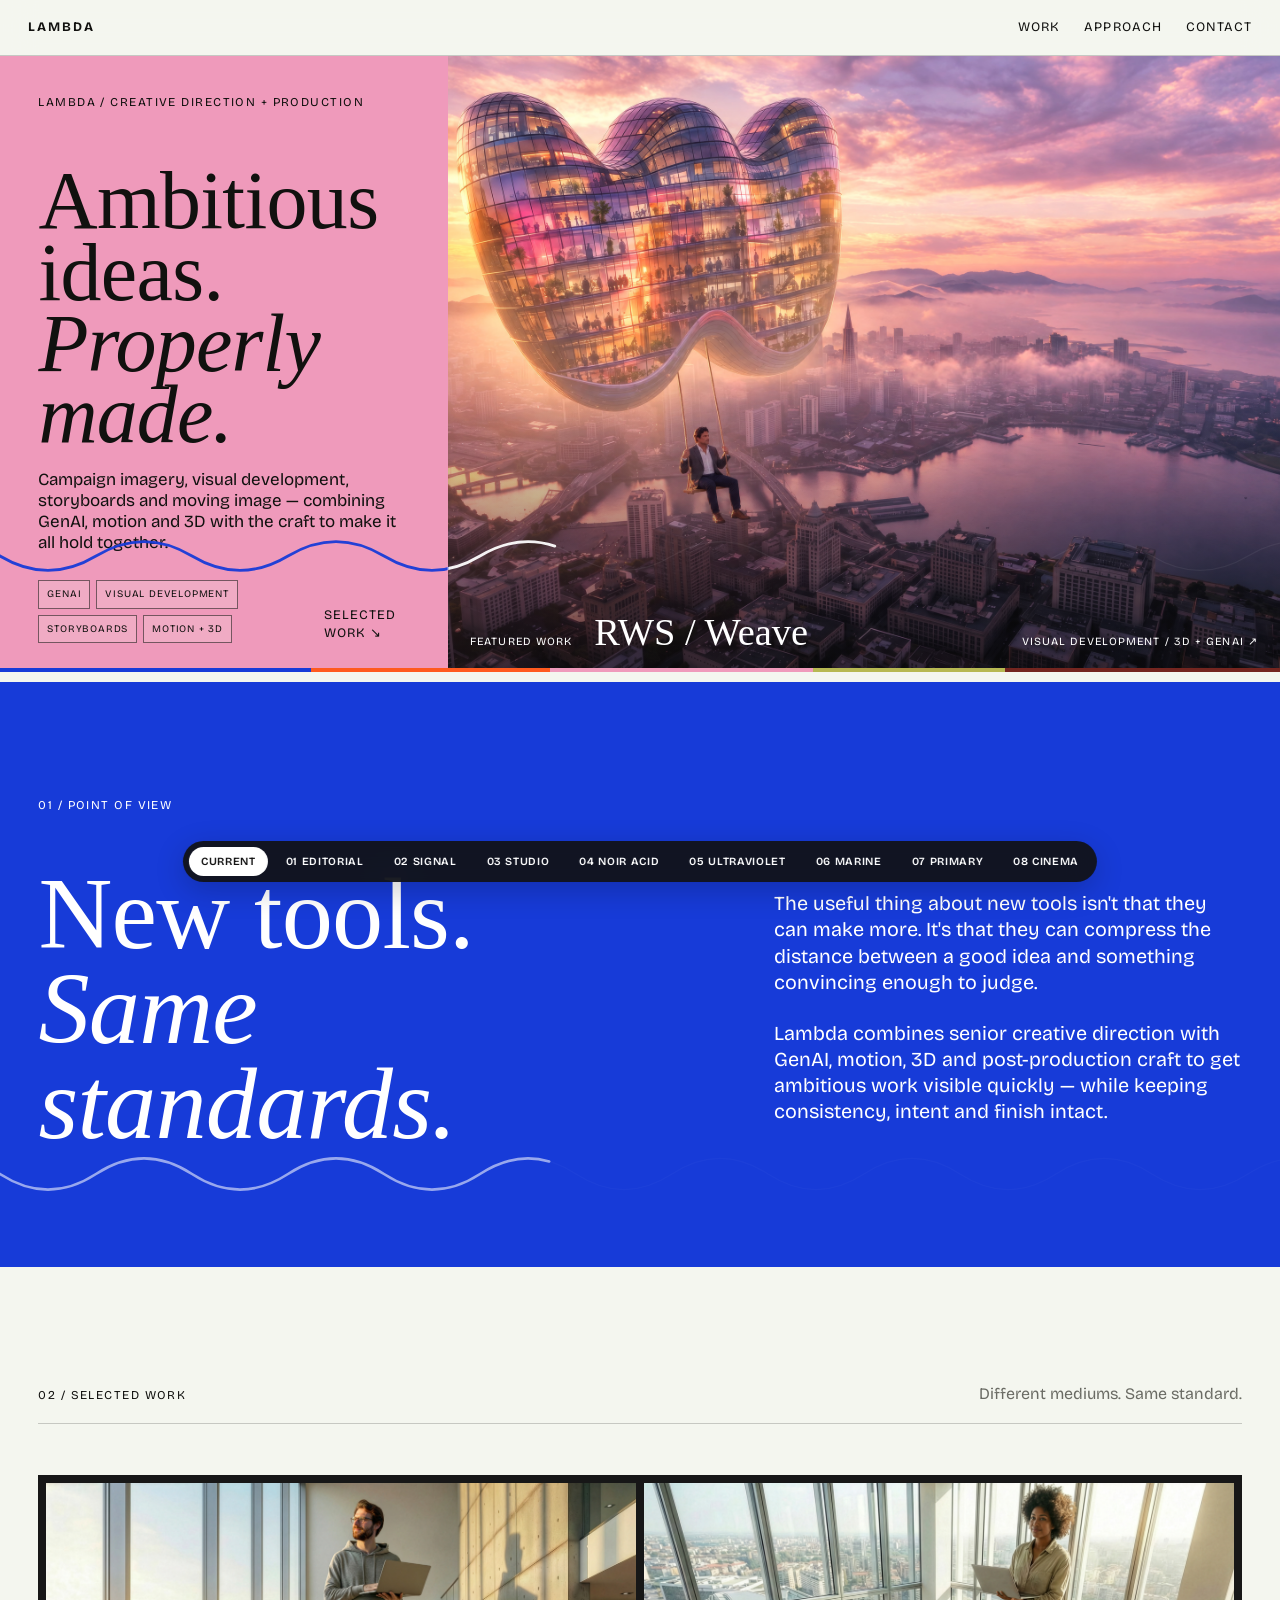
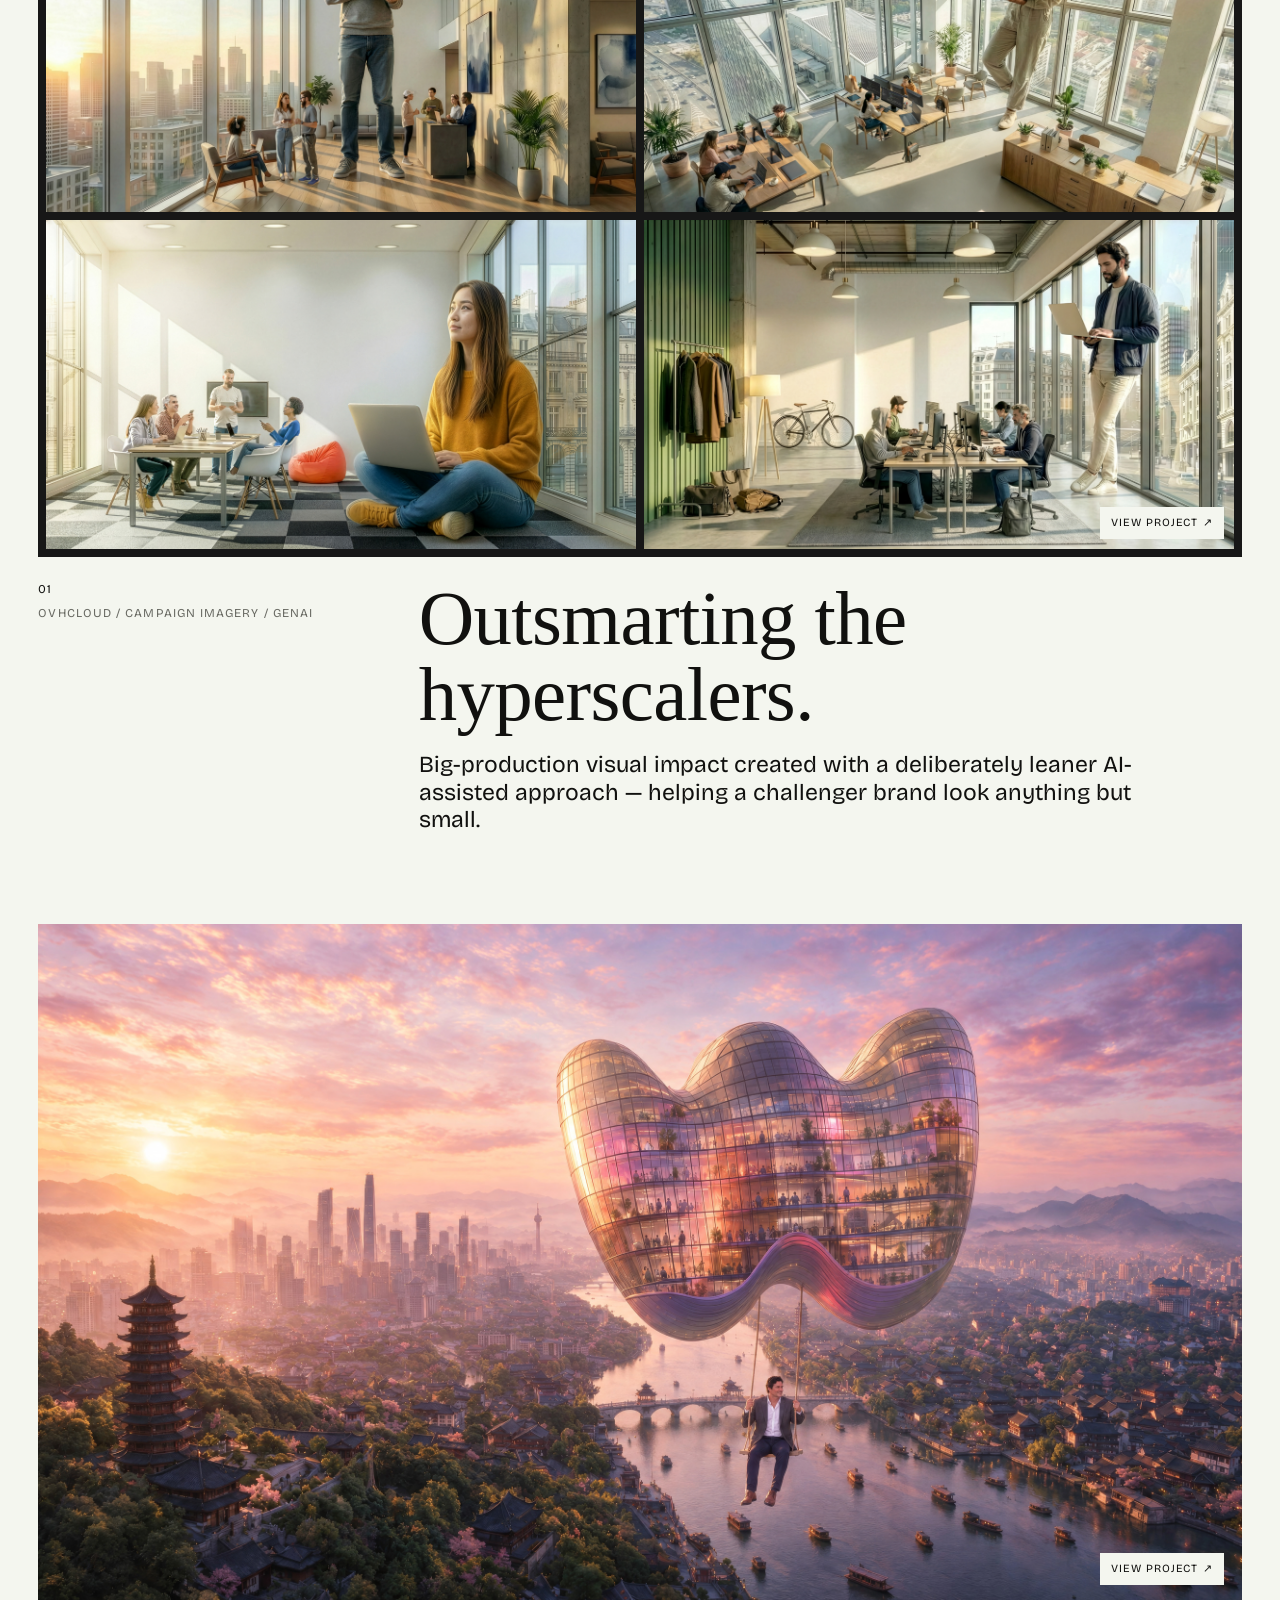
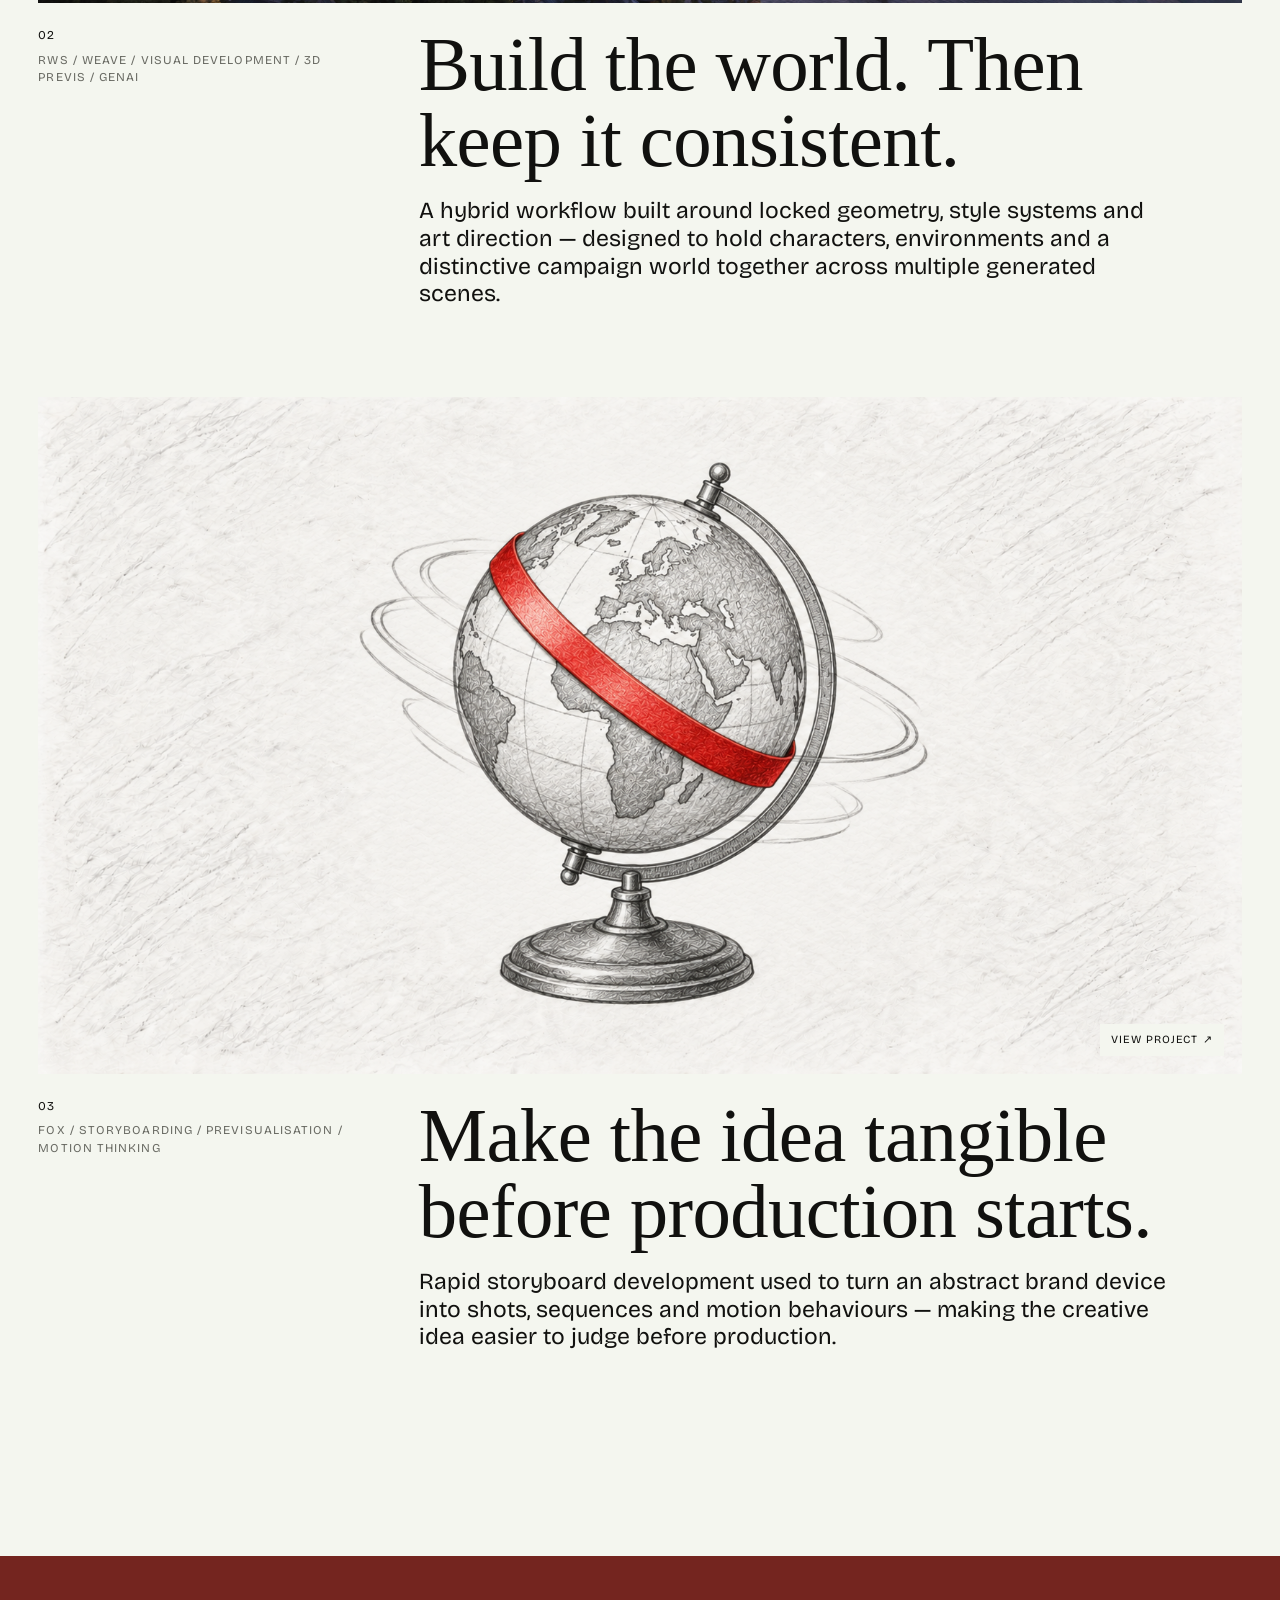
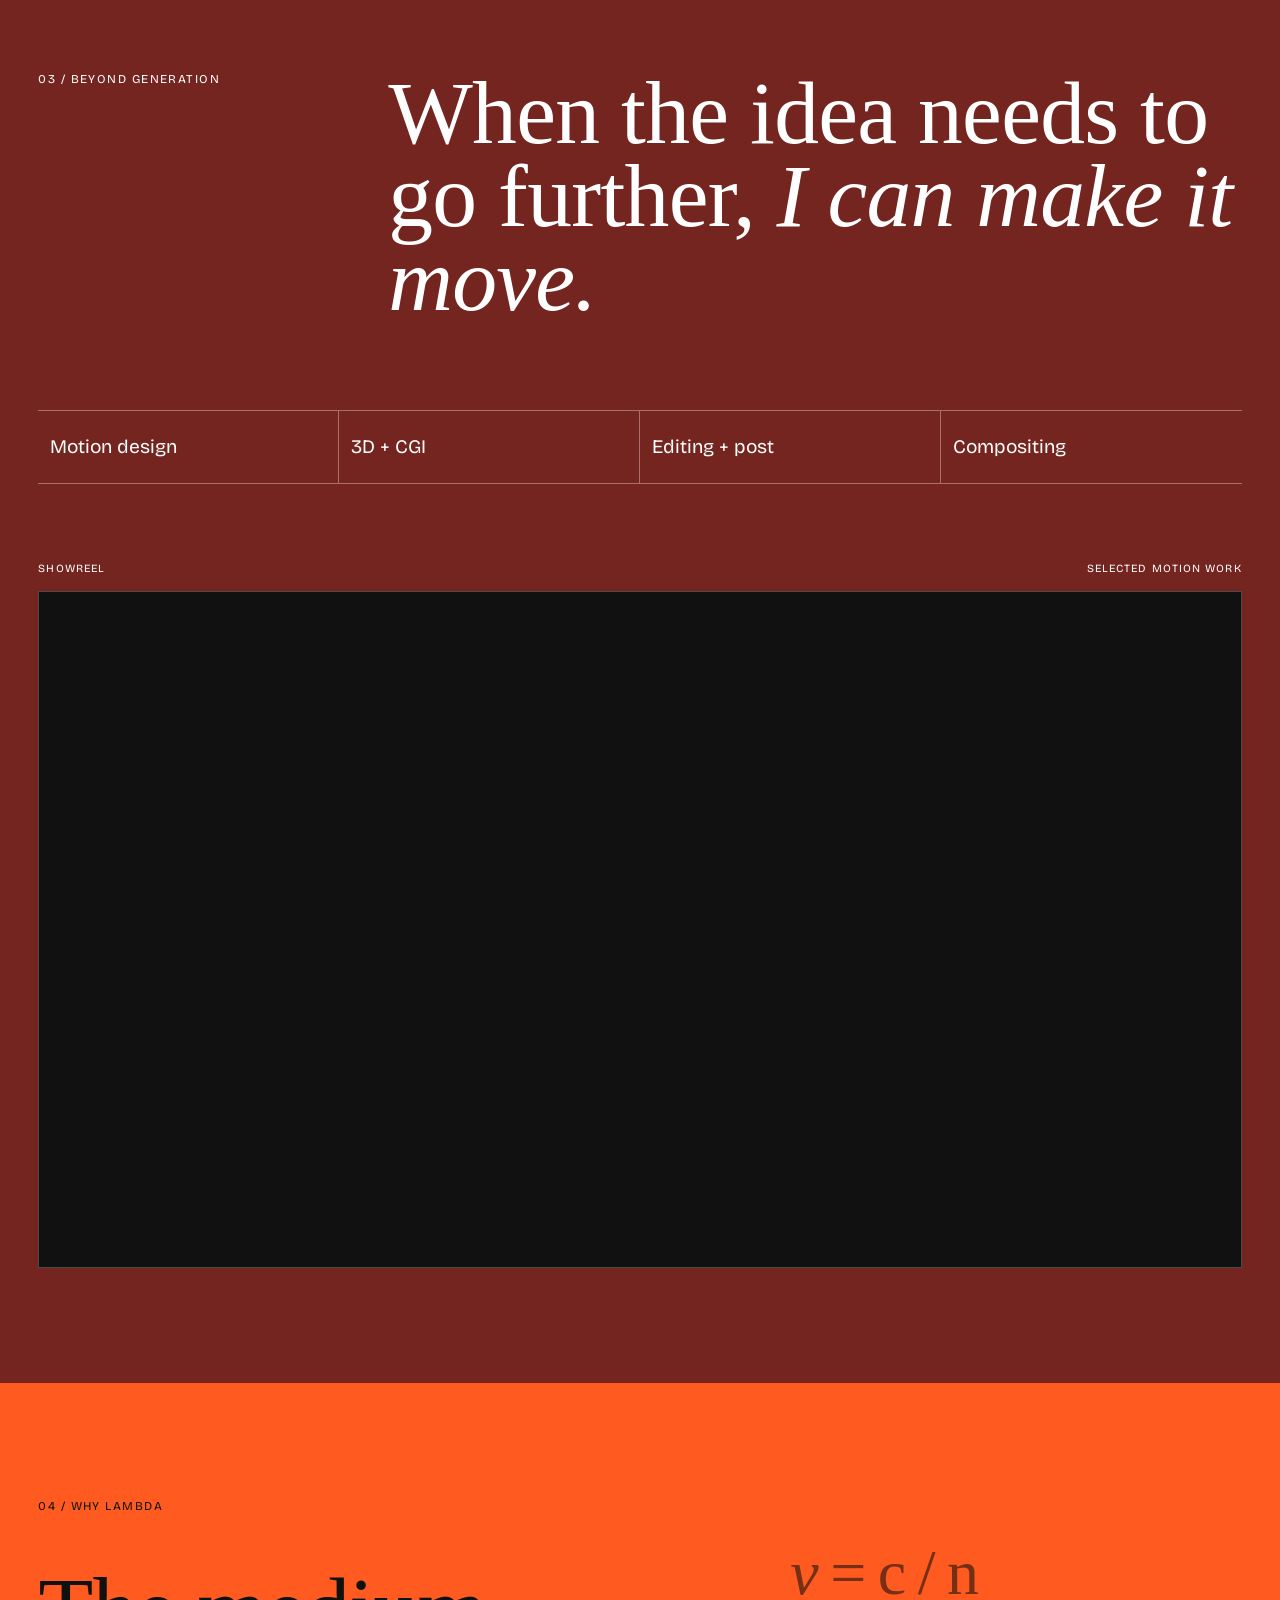
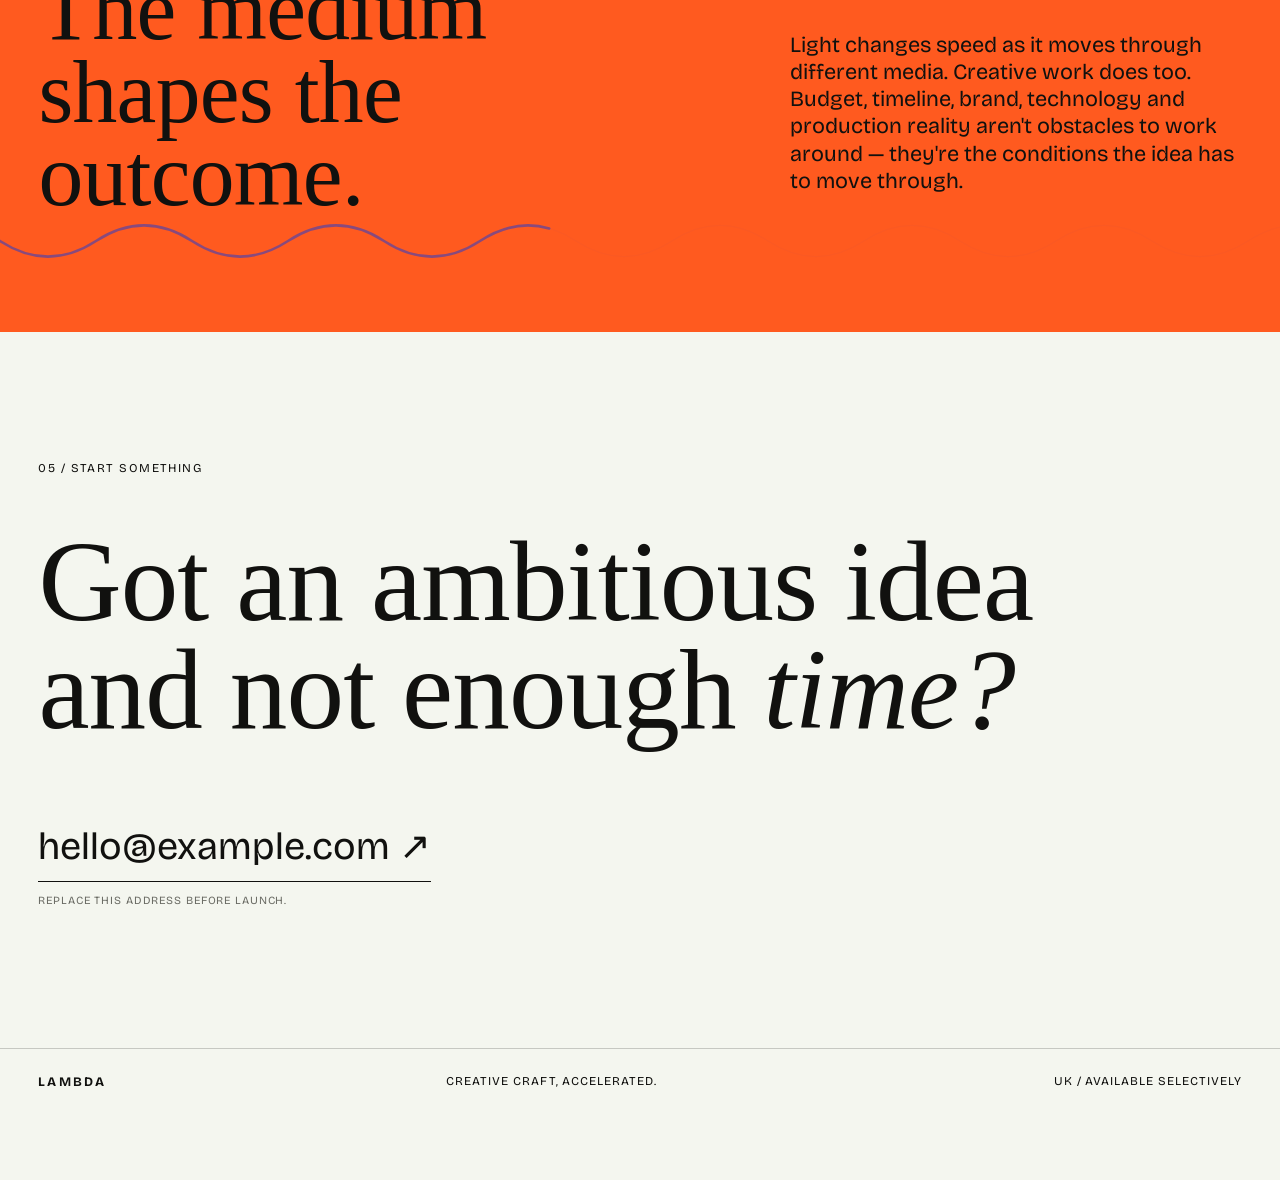
==== commit d72f44c3: "Add radical palette directions to Lambda lab" ====
--- a/palette-lab.html
+++ b/palette-lab.html
@@ -26,7 +26,13 @@
     text-transform:uppercase;letter-spacing:.06em;cursor:pointer;white-space:nowrap
   }
   .palette-lab .palette-switcher button[aria-pressed="true"]{background:#fff;color:#111}
-  .palette-lab .hero--image .hero-copy-panel{background:var(--hero-panel)}
+  .palette-lab .hero--image .hero-copy-panel{background:var(--hero-panel);color:var(--hero-ink,var(--ink))}
+  .palette-lab .hero--image .hero-copy p,
+  .palette-lab .hero--image .text-link{color:var(--hero-ink,var(--ink))}
+  .palette-lab .hero--image .hero-services span{color:var(--hero-ink,var(--ink));border-color:color-mix(in srgb,var(--hero-ink,var(--ink)) 55%,transparent)}
+  .palette-lab .manifesto{color:var(--manifesto-ink,#fff)}
+  .palette-lab .craft{color:var(--craft-ink,#fff)}
+  .palette-lab .method{color:var(--method-ink,var(--ink))}
   .palette-lab .spectrum i:nth-child(1){background:var(--blue)}
   .palette-lab .spectrum i:nth-child(2){background:var(--orange)}
   .palette-lab .spectrum i:nth-child(3){background:var(--pink)}
@@ -36,25 +42,60 @@
   body[data-palette="current"]{
     --paper:#f4f6ef;--ink:#11110f;--muted:#6a6b64;--line:rgba(17,17,15,.2);
     --blue:#173bd8;--orange:#ff5a1f;--pink:#ef9abb;--acid:#b7b852;--clay:#74251f;
-    --hero-panel:#ef9abb
+    --hero-panel:#ef9abb;--hero-ink:#11110f;--manifesto-ink:#fff;--craft-ink:#fff;--method-ink:#11110f;--wave-color:#173bd8
   }
 
   body[data-palette="editorial"]{
     --paper:#f1eee6;--ink:#151513;--muted:#68665f;--line:rgba(21,21,19,.18);
     --blue:#2638d5;--orange:#f15a3a;--pink:#d39aaa;--acid:#b8c35c;--clay:#622d29;
-    --hero-panel:#d39aaa
+    --hero-panel:#d39aaa;--hero-ink:#151513;--manifesto-ink:#fff;--craft-ink:#fff;--method-ink:#151513;--wave-color:#2638d5
   }
 
   body[data-palette="signal"]{
     --paper:#f3f1e9;--ink:#111216;--muted:#66676d;--line:rgba(17,18,22,.18);
     --blue:#173cff;--orange:#ff5b31;--pink:#c8c3ff;--acid:#c7df43;--clay:#202434;
-    --hero-panel:#c8c3ff
+    --hero-panel:#c8c3ff;--hero-ink:#111216;--manifesto-ink:#fff;--craft-ink:#fff;--method-ink:#111216;--wave-color:#173cff
   }
 
   body[data-palette="studio"]{
     --paper:#eeeae1;--ink:#121211;--muted:#66635d;--line:rgba(18,18,17,.18);
     --blue:#2736c7;--orange:#e45a36;--pink:#d9d2c5;--acid:#a9b34f;--clay:#1e1d1b;
-    --hero-panel:#d9d2c5
+    --hero-panel:#d9d2c5;--hero-ink:#121211;--manifesto-ink:#fff;--craft-ink:#fff;--method-ink:#121211;--wave-color:#2736c7
+  }
+
+  /* 04 — almost monochrome, with one toxic signal colour */
+  body[data-palette="noir-acid"]{
+    --paper:#f2efe7;--ink:#0b0b0b;--muted:#66625b;--line:rgba(11,11,11,.2);
+    --blue:#d8ff00;--orange:#0b0b0b;--pink:#f2efe7;--acid:#d8ff00;--clay:#151515;
+    --hero-panel:#0b0b0b;--hero-ink:#f2efe7;--manifesto-ink:#0b0b0b;--craft-ink:#f2efe7;--method-ink:#f2efe7;--wave-color:#d8ff00
+  }
+
+  /* 05 — fashion/editorial tech: ultraviolet, lilac and hot tangerine */
+  body[data-palette="ultraviolet"]{
+    --paper:#f2edf7;--ink:#17121d;--muted:#6e6575;--line:rgba(23,18,29,.18);
+    --blue:#4b19ff;--orange:#ff6a32;--pink:#d9c8ff;--acid:#f0d85a;--clay:#27143d;
+    --hero-panel:#d9c8ff;--hero-ink:#17121d;--manifesto-ink:#fff;--craft-ink:#fff;--method-ink:#17121d;--wave-color:#4b19ff
+  }
+
+  /* 06 — deliberately non-tech: deep marine, mineral green, coral and sand */
+  body[data-palette="marine"]{
+    --paper:#ece8dd;--ink:#11201d;--muted:#62706b;--line:rgba(17,32,29,.18);
+    --blue:#073b3a;--orange:#e86d4f;--pink:#adcfc3;--acid:#d3c676;--clay:#315c52;
+    --hero-panel:#adcfc3;--hero-ink:#11201d;--manifesto-ink:#f5f1e8;--craft-ink:#f5f1e8;--method-ink:#11201d;--wave-color:#073b3a
+  }
+
+  /* 07 — hard graphic / modernist primary palette */
+  body[data-palette="primary"]{
+    --paper:#f5f1e8;--ink:#101010;--muted:#66615a;--line:rgba(16,16,16,.2);
+    --blue:#1647d8;--orange:#f0442f;--pink:#f0d53e;--acid:#f5f1e8;--clay:#101010;
+    --hero-panel:#f0d53e;--hero-ink:#101010;--manifesto-ink:#fff;--craft-ink:#fff;--method-ink:#101010;--wave-color:#1647d8
+  }
+
+  /* 08 — cinematic and warm: oxblood, cream, ice blue, copper */
+  body[data-palette="cinema"]{
+    --paper:#eee7dc;--ink:#211514;--muted:#766862;--line:rgba(33,21,20,.18);
+    --blue:#8c1e2d;--orange:#b86239;--pink:#d9e6e8;--acid:#d2b36e;--clay:#351b1e;
+    --hero-panel:#d9e6e8;--hero-ink:#211514;--manifesto-ink:#fff;--craft-ink:#fff;--method-ink:#211514;--wave-color:#8c1e2d
   }
 
   @media(max-width:800px){
@@ -76,6 +117,11 @@
   <button type="button" data-theme="editorial" aria-pressed="false">01 Editorial</button>
   <button type="button" data-theme="signal" aria-pressed="false">02 Signal</button>
   <button type="button" data-theme="studio" aria-pressed="false">03 Studio</button>
+  <button type="button" data-theme="noir-acid" aria-pressed="false">04 Noir Acid</button>
+  <button type="button" data-theme="ultraviolet" aria-pressed="false">05 Ultraviolet</button>
+  <button type="button" data-theme="marine" aria-pressed="false">06 Marine</button>
+  <button type="button" data-theme="primary" aria-pressed="false">07 Primary</button>
+  <button type="button" data-theme="cinema" aria-pressed="false">08 Cinema</button>
 </div>
   <main id="top">
     <section class="hero hero--image">
@@ -200,10 +246,20 @@
 <script>
 (() => {
   const buttons=[...document.querySelectorAll('.palette-switcher button')];
+
+  function syncWaveColour(){
+    const colour=getComputedStyle(document.body).getPropertyValue('--wave-color').trim() || '#173bd8';
+    document.querySelectorAll('.lambda-wave--dark:not(.lambda-wave--hero) path').forEach(path => path.setAttribute('stroke',colour));
+    document.querySelectorAll('#lambda-hero-wave-gradient stop:nth-child(-n+2)').forEach(stop => stop.setAttribute('stop-color',colour));
+  }
+
   buttons.forEach(button => button.addEventListener('click', () => {
     document.body.dataset.palette=button.dataset.theme;
     buttons.forEach(b => b.setAttribute('aria-pressed', b===button ? 'true' : 'false'));
+    syncWaveColour();
   }));
+
+  requestAnimationFrame(syncWaveColour);
 })();
 </script>
 </body>
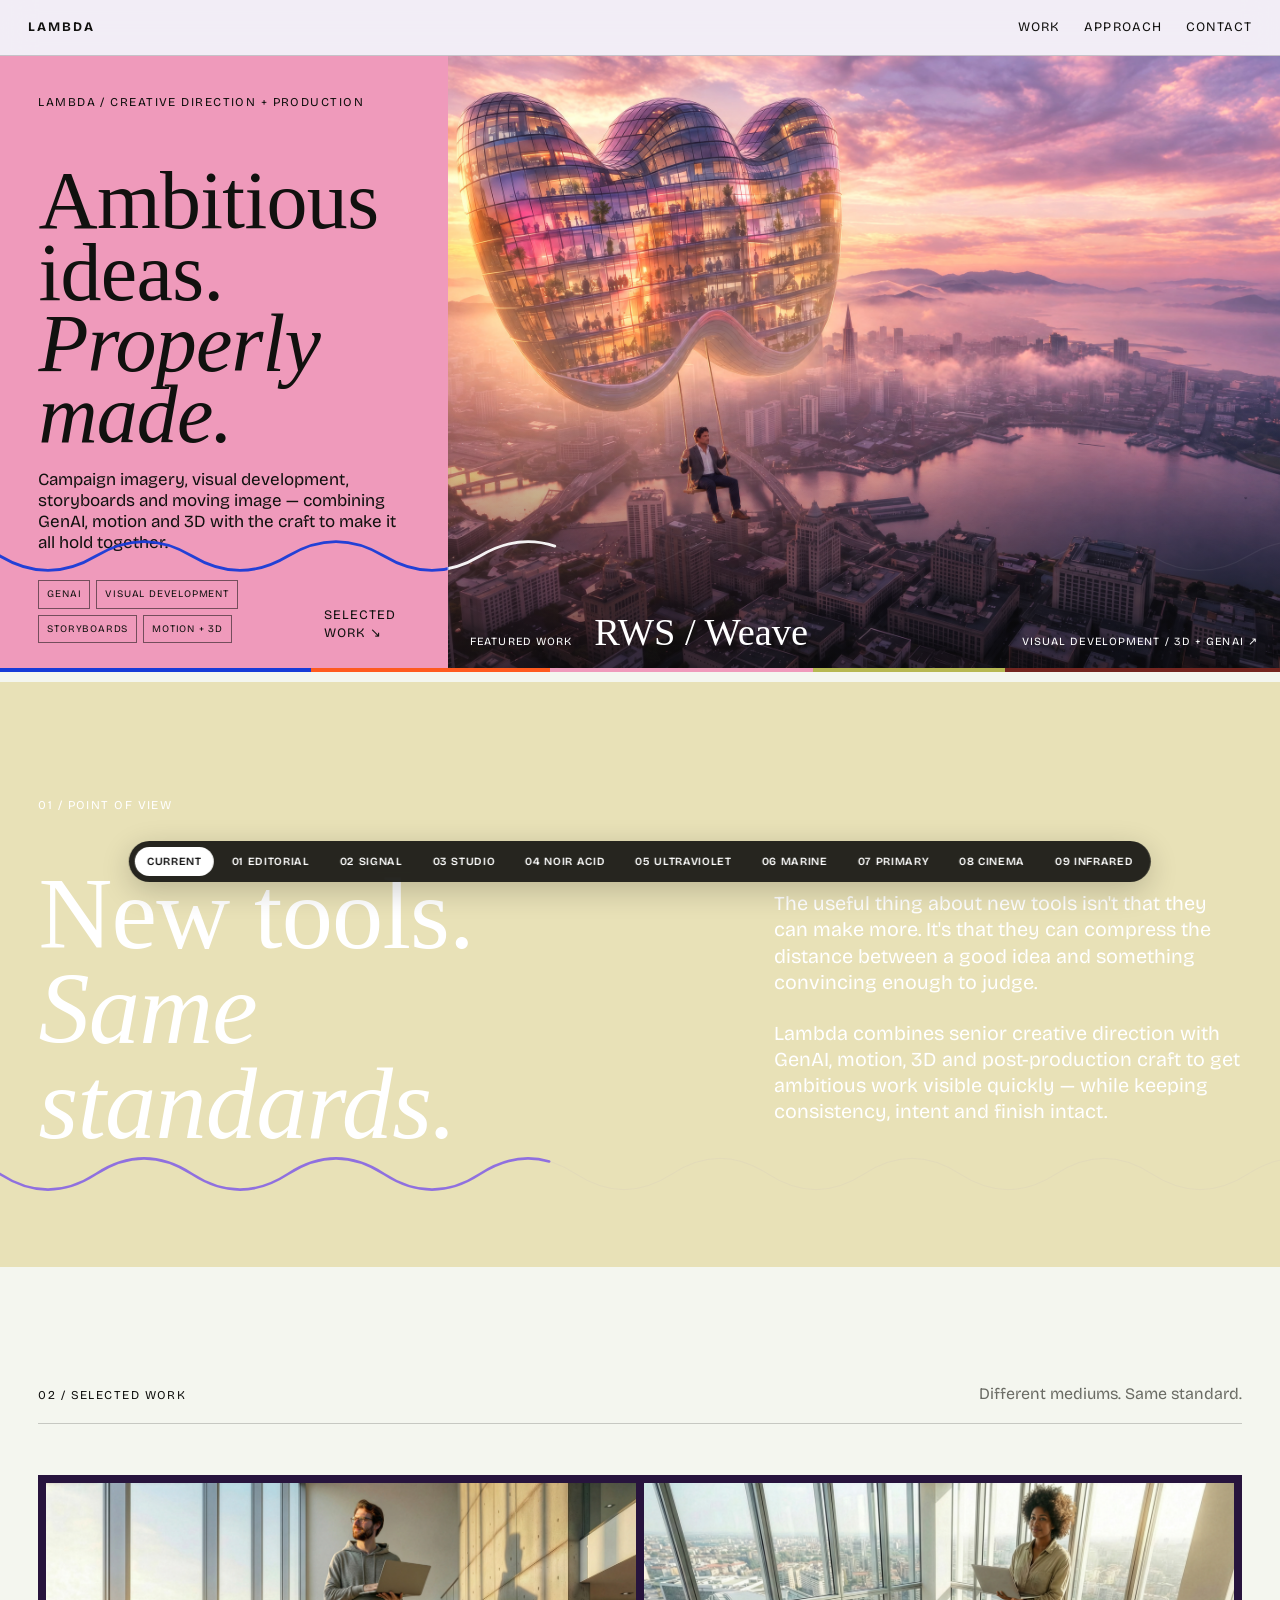
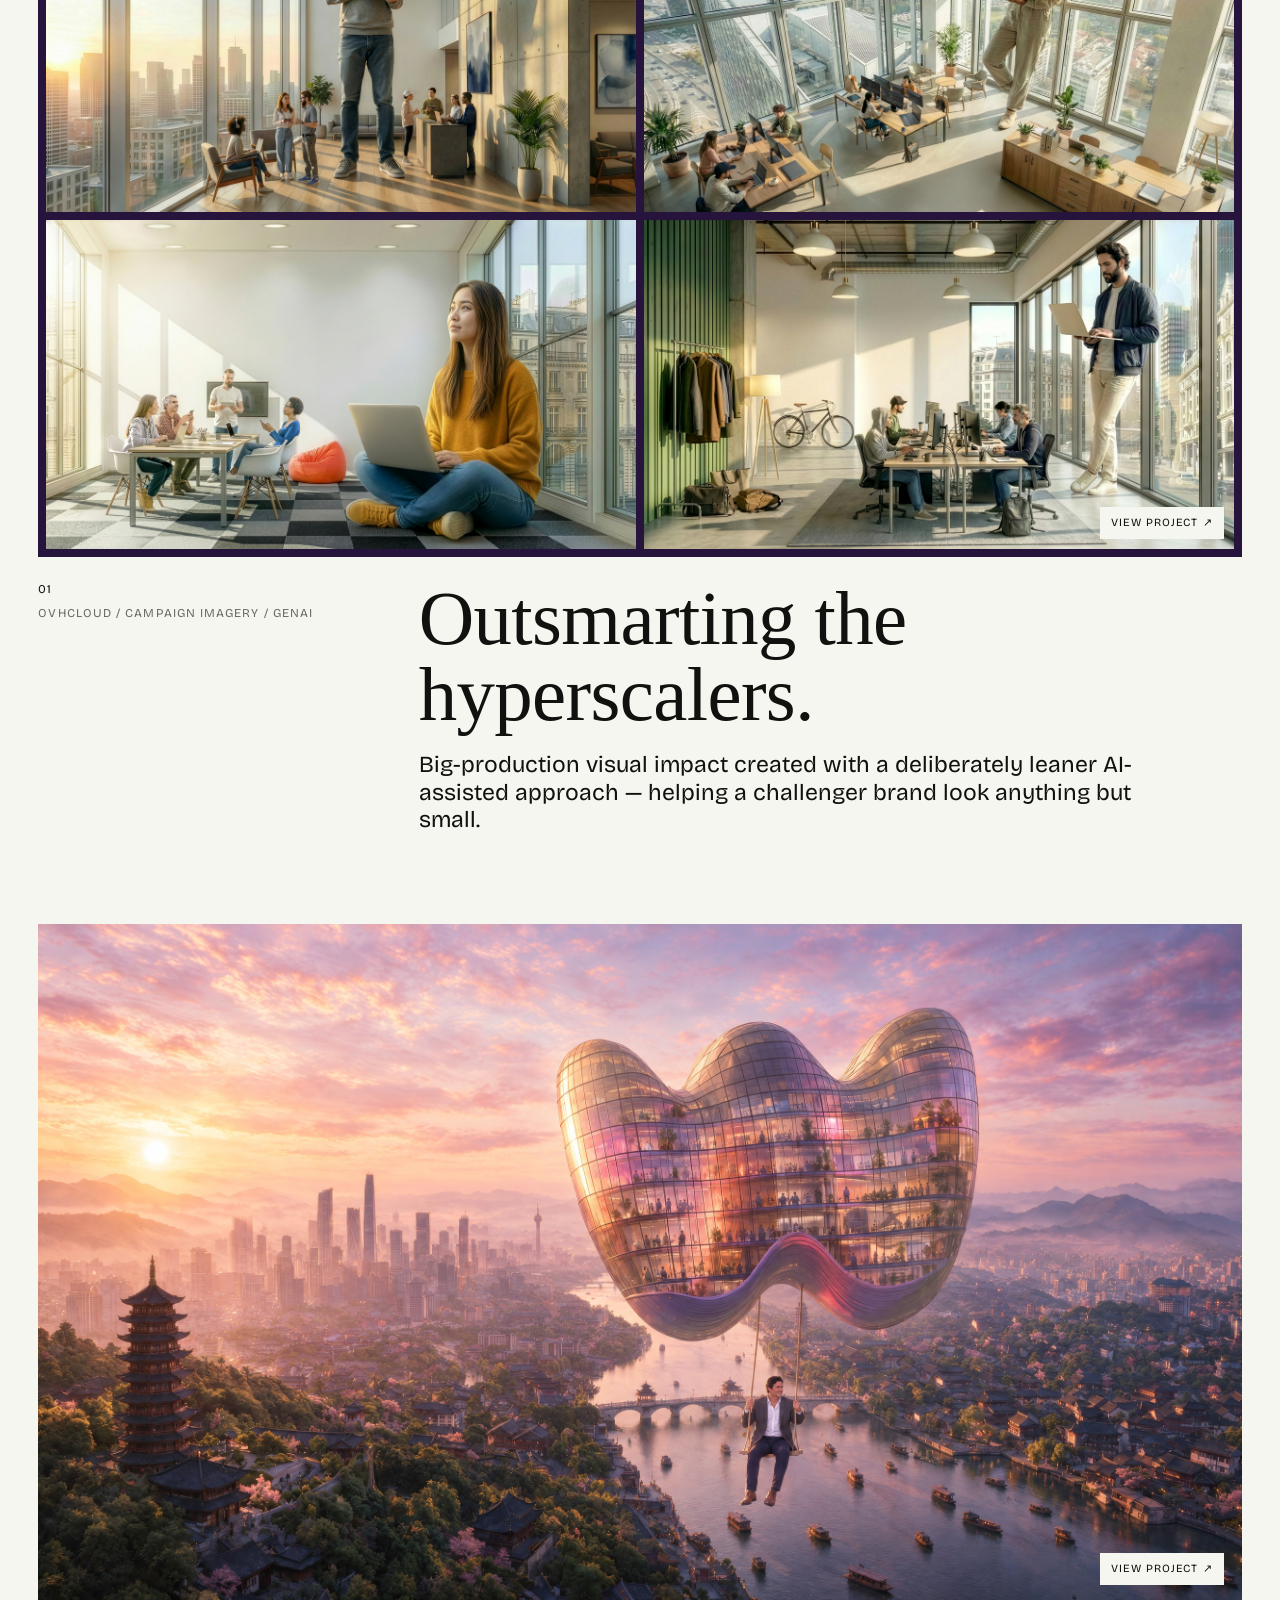
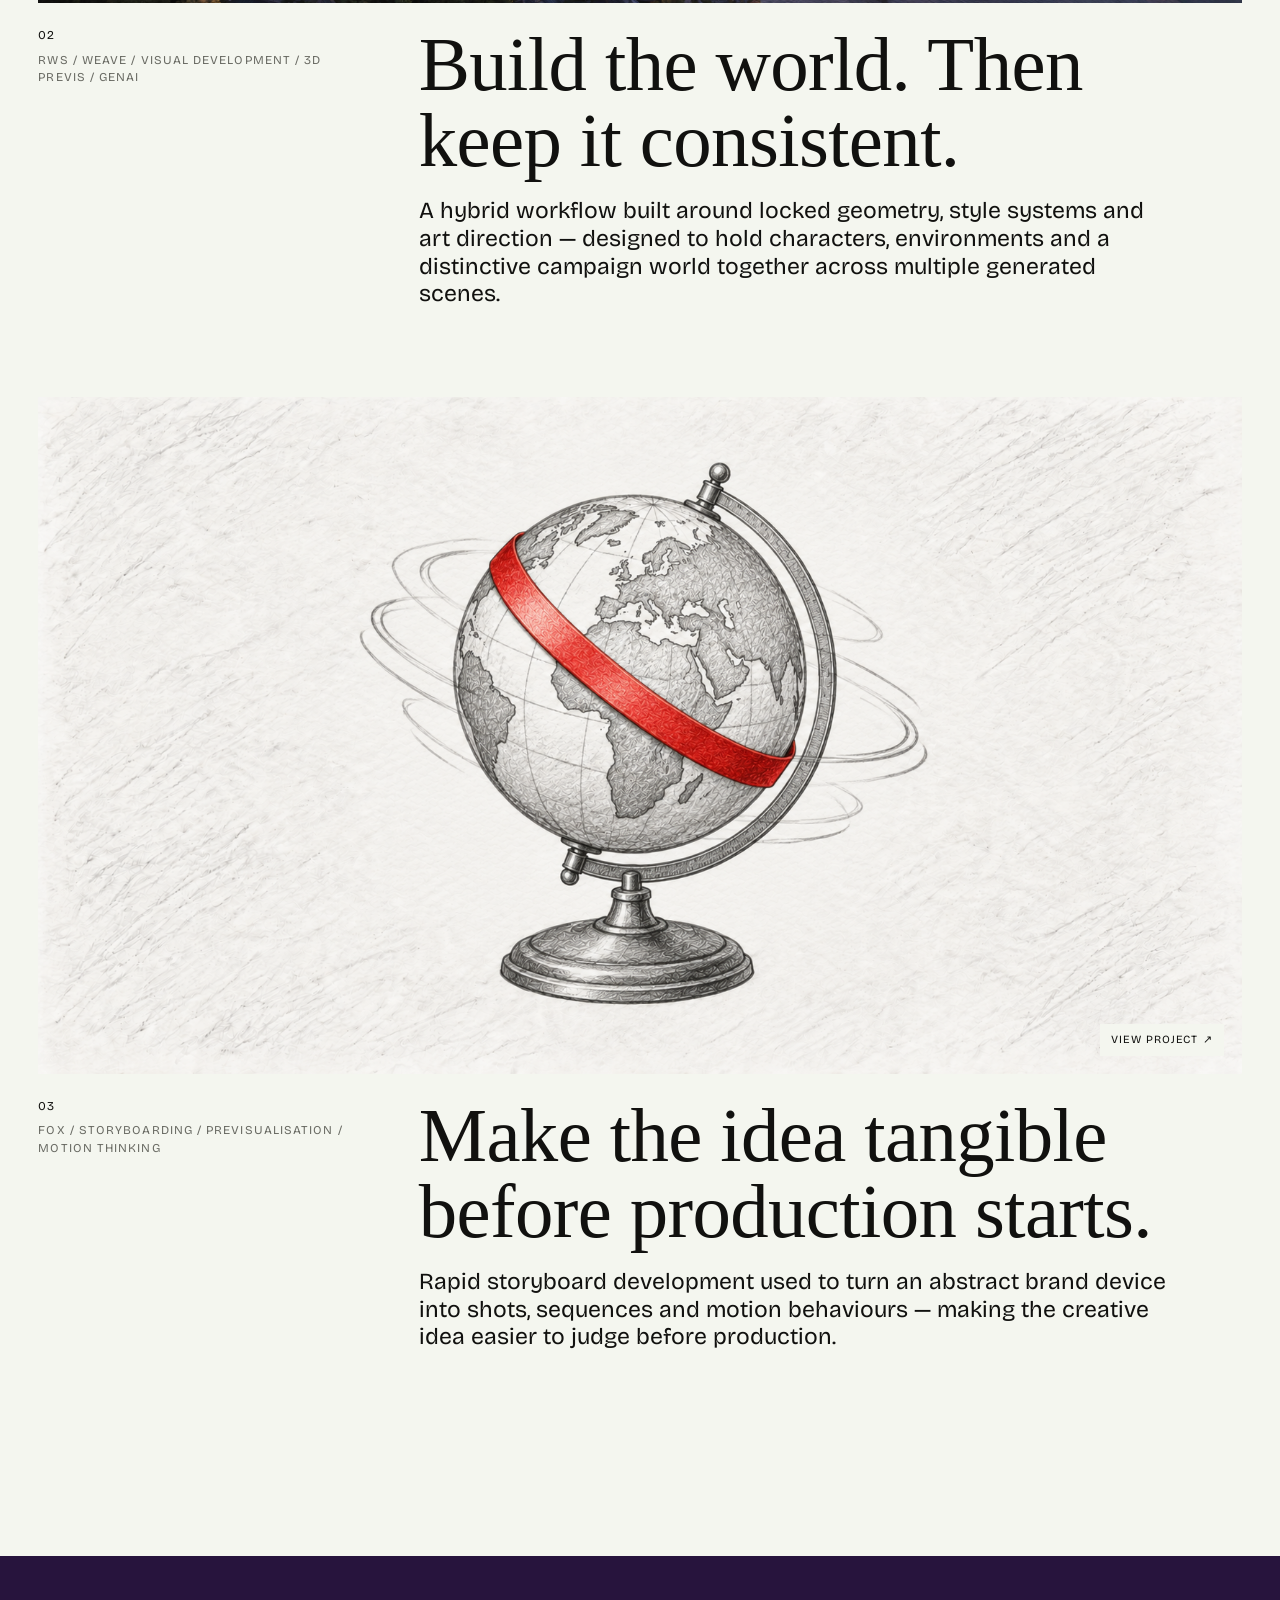
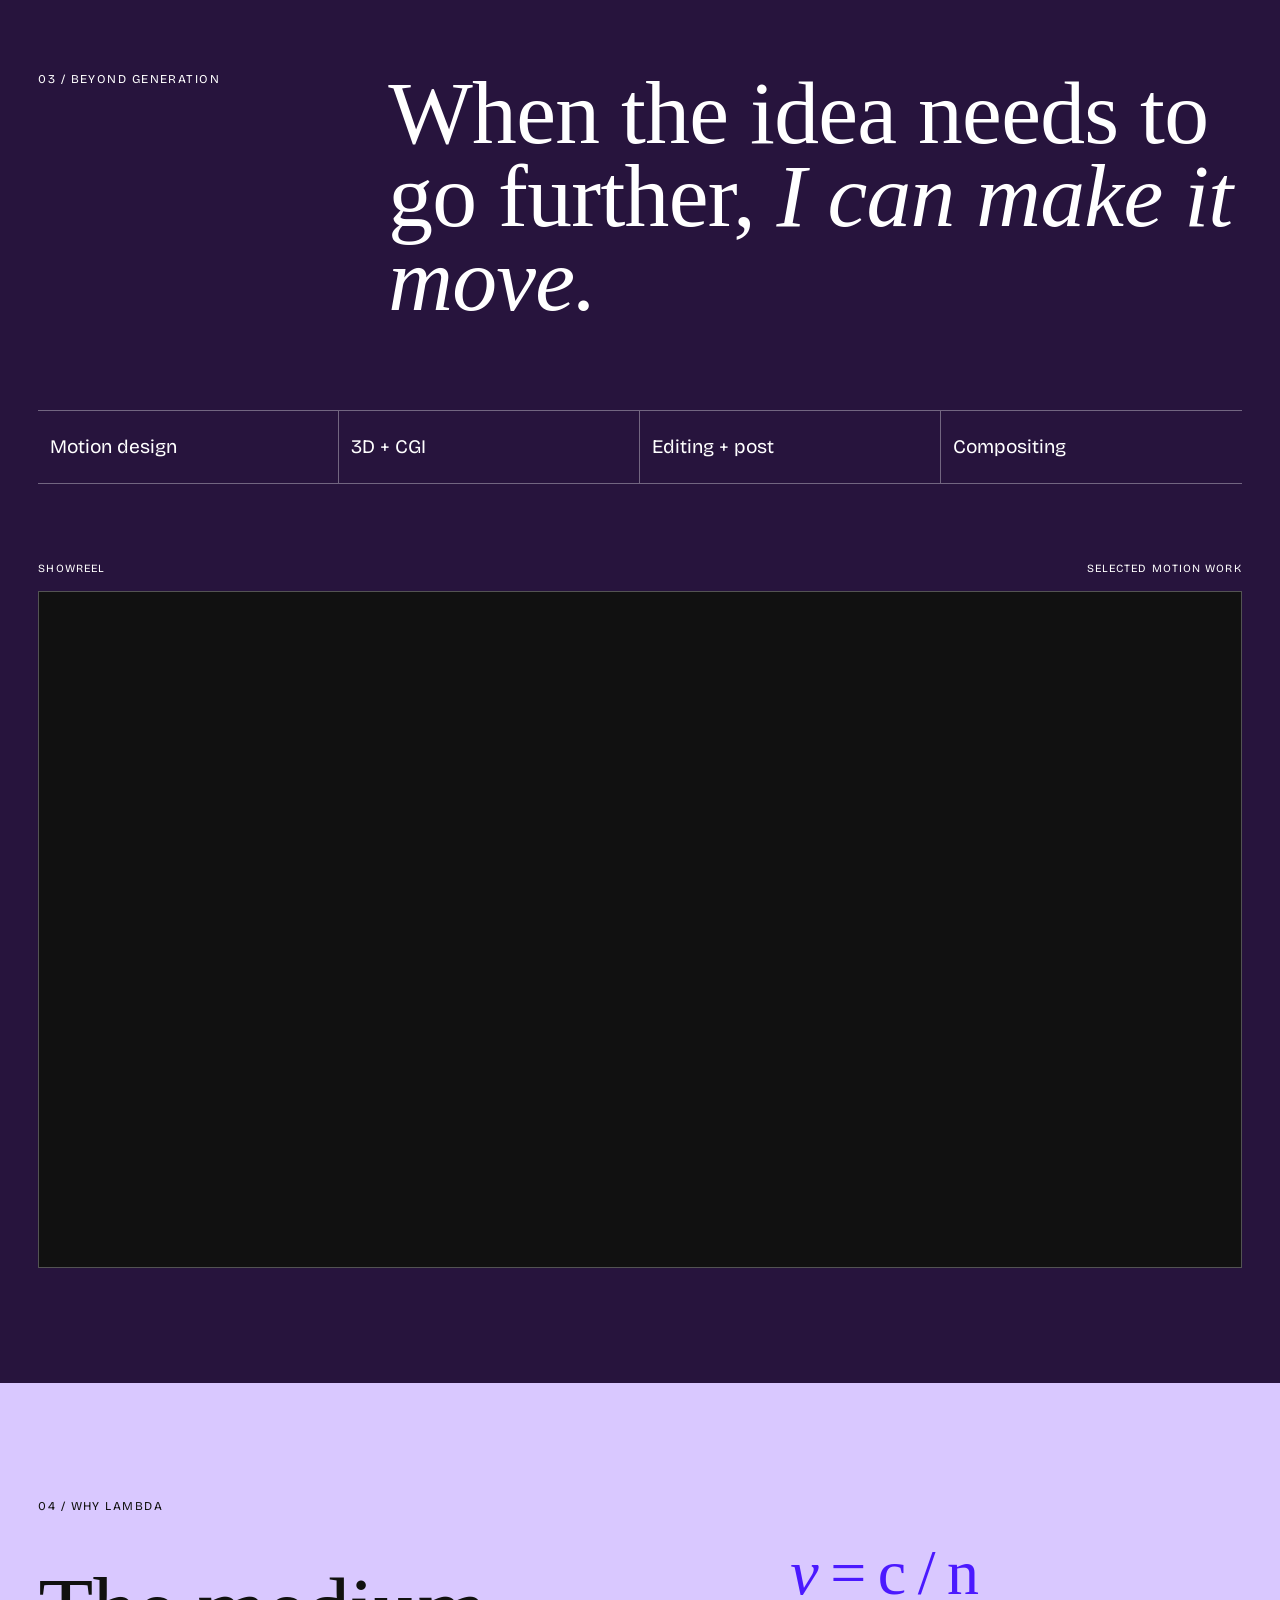
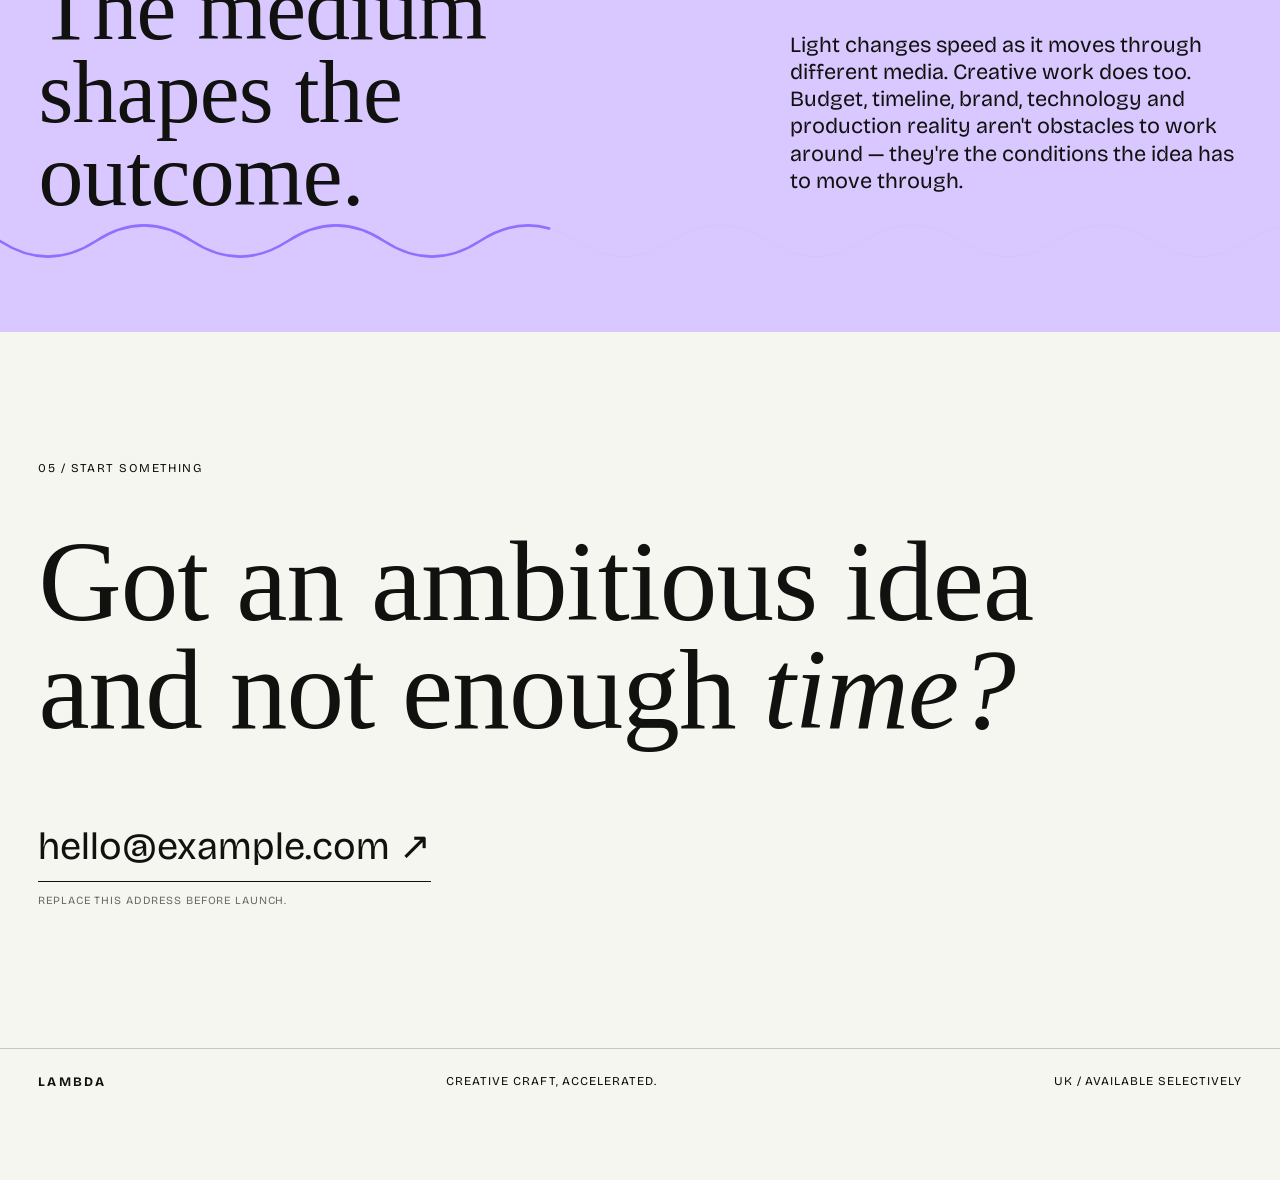
==== commit 934c0d43: "Add Infrared palette direction to Lambda lab" ====
--- a/palette-lab.html
+++ b/palette-lab.html
@@ -98,6 +98,19 @@
     --hero-panel:#d9e6e8;--hero-ink:#211514;--manifesto-ink:#fff;--craft-ink:#fff;--method-ink:#211514;--wave-color:#8c1e2d
   }
 
+  /* 09 — infrared: black cherry, heated coral, dusty blush, ember gold */
+  body[data-palette="infrared"]{
+    --paper:#f5eee9;--ink:#1d0b10;--muted:#78676b;--line:rgba(29,11,16,.18);
+    --blue:#ff3f4f;--orange:#ff6b45;--pink:#efb9b0;--acid:#ffb320;--clay:#541126;
+    --hero-panel:#260711;--hero-ink:#fff4ef;--manifesto-ink:#1d0b10;--craft-ink:#fff4ef;--method-ink:#1d0b10;--wave-color:#ff3f4f
+  }
+  body[data-palette="infrared"] .hero--image .hero-copy-panel{background:#260711}
+  body[data-palette="infrared"] .manifesto{background:#efb9b0;color:#1d0b10}
+  body[data-palette="infrared"] .craft{background:#541126;color:#fff4ef}
+  body[data-palette="infrared"] .method{background:#ffb320;color:#1d0b10}
+  body[data-palette="infrared"] .manifesto > .lambda-wave path{stroke:#ff3f4f}
+  body[data-palette="infrared"] .method > .lambda-wave path{stroke:#541126}
+
   @media(max-width:800px){
     .palette-lab .palette-switcher{left:12px;right:12px;transform:none;overflow:auto;justify-content:flex-start}
   }
@@ -122,6 +135,7 @@
   <button type="button" data-theme="marine" aria-pressed="false">06 Marine</button>
   <button type="button" data-theme="primary" aria-pressed="false">07 Primary</button>
   <button type="button" data-theme="cinema" aria-pressed="false">08 Cinema</button>
+  <button type="button" data-theme="infrared" aria-pressed="false">09 Infrared</button>
 </div>
   <main id="top">
     <section class="hero hero--image">
--- a/styles.css
+++ b/styles.css
@@ -1,6 +1,7 @@
 :root{
-  --paper:#f4f6ef;--ink:#11110f;--muted:#6a6b64;--line:rgba(17,17,15,.2);
-  --blue:#173bd8;--orange:#ff5a1f;--pink:#ef9abb;--acid:#b7b852;--clay:#74251f;
+  --paper:#f2edf7;--ink:#17121d;--muted:#6e6575;--line:rgba(23,18,29,.18);
+  --blue:#4b19ff;--orange:#ff6a32;--pink:#d9c8ff;--acid:#f0d85a;--clay:#27143d;
+  --accent:#f0d85a;
   --serif:"Boska",Georgia,serif;--sans:"Bricolage Grotesque",Arial,sans-serif
 }
 *{box-sizing:border-box}
@@ -1177,3 +1178,264 @@
 @media(max-width:800px){
   .reel-block{margin-top:52px}
 }
+
+
+/* 2026-10-07 — Noir Acid identity */
+body{
+  background:var(--paper);
+  color:var(--ink);
+}
+
+.site-nav{
+  background:rgba(242,239,231,.9);
+}
+
+/* Hero becomes the hard black / acid signature. */
+.hero--image .hero-copy-panel{
+  background:#0b0b0b;
+  color:var(--paper);
+}
+
+.hero--image .hero-copy p,
+.hero--image .text-link{
+  color:var(--paper);
+}
+
+.hero--image .hero-services span{
+  color:var(--paper);
+  border-color:rgba(242,239,231,.48);
+  background:transparent;
+}
+
+/* Acid is the one loud brand field. */
+.manifesto{
+  background:var(--accent);
+  color:var(--ink);
+}
+
+.manifesto > .lambda-wave .lambda-wave__track,
+.manifesto > .lambda-wave .lambda-wave__runner{
+  stroke:var(--ink);
+}
+
+.craft{
+  background:#151515;
+  color:var(--paper);
+}
+
+.method{
+  background:#0b0b0b;
+  color:var(--paper);
+}
+
+.method .lambda-wave__track,
+.method .lambda-wave__runner{
+  stroke:var(--accent);
+}
+
+.equation{
+  color:var(--accent);
+  opacity:1;
+}
+
+.hero--image .spectrum i:nth-child(1),
+.hero--image .spectrum i:nth-child(4){
+  background:var(--accent);
+}
+.hero--image .spectrum i:nth-child(2),
+.hero--image .spectrum i:nth-child(5){
+  background:#0b0b0b;
+}
+.hero--image .spectrum i:nth-child(3){
+  background:var(--paper);
+}
+
+/* One consistent hover behaviour: acid becomes the interaction signal. */
+a{
+  transition:color .2s ease, background-color .2s ease, border-color .2s ease;
+}
+
+.site-nav a:hover,
+.brand:hover,
+.text-link:hover,
+.contact-link:hover,
+.project-back:hover,
+.next-project a:hover,
+footer a:hover{
+  color:var(--accent);
+}
+
+.site-nav nav a:after{
+  background:var(--accent);
+}
+
+.media-label{
+  transition:background-color .2s ease,color .2s ease,transform .2s ease;
+}
+
+.project-media:hover .media-label{
+  background:var(--accent);
+  color:var(--ink);
+  transform:translateY(-2px);
+}
+
+.hero-project:hover .hero-project-label{
+  color:var(--accent);
+}
+
+.next-project a:hover strong{
+  color:var(--accent);
+}
+
+.contact-link:hover{
+  border-color:var(--accent);
+}
+
+/* Keep acid hovers legible when the link already sits on an acid field. */
+.manifesto a:hover{
+  color:var(--ink);
+  text-decoration-color:var(--ink);
+}
+
+/* Video and image framing sit better against the reduced palette. */
+.project-media--ovh-grid{
+  background:#0b0b0b;
+}
+
+.reel-frame{
+  border-color:rgba(242,239,231,.28);
+}
+
+
+/* 2026-10-07 — Ultraviolet identity */
+body{
+  background:var(--paper);
+  color:var(--ink);
+}
+
+.site-nav{
+  background:rgba(242,237,247,.9);
+}
+
+/* Strong colour break between the opening two sections. */
+.hero--image .hero-copy-panel{
+  background:#4b19ff;
+  color:#fff;
+}
+
+.hero--image .hero-copy p,
+.hero--image .text-link{
+  color:#fff;
+}
+
+.hero--image .hero-services span{
+  color:#fff;
+  border-color:rgba(255,255,255,.5);
+  background:transparent;
+}
+
+.manifesto{
+  background:#ff6a32;
+  color:#17121d;
+}
+
+/* Keep the wave visible against the orange manifesto. */
+.manifesto > .lambda-wave .lambda-wave__track,
+.manifesto > .lambda-wave .lambda-wave__runner{
+  stroke:#27143d;
+}
+
+/* Secondary colour fields use the darker and softer ends of the palette. */
+.craft{
+  background:#27143d;
+  color:#fff;
+}
+
+.method{
+  background:#d9c8ff;
+  color:#17121d;
+}
+
+.method .lambda-wave__track,
+.method .lambda-wave__runner{
+  stroke:#4b19ff;
+}
+
+.equation{
+  color:#4b19ff;
+  opacity:1;
+}
+
+/* Keep the thin spectrum genuinely ultraviolet rather than rainbow-like. */
+.hero--image .spectrum i:nth-child(1){background:#4b19ff}
+.hero--image .spectrum i:nth-child(2){background:#ff6a32}
+.hero--image .spectrum i:nth-child(3){background:#d9c8ff}
+.hero--image .spectrum i:nth-child(4){background:#f0d85a}
+.hero--image .spectrum i:nth-child(5){background:#27143d}
+
+/* Hover language: violet on light surfaces, yellow on dark/purple surfaces. */
+.site-nav a:hover,
+.brand:hover,
+.contact-link:hover,
+.project-back:hover,
+.next-project a:hover,
+footer a:hover{
+  color:#4b19ff;
+}
+
+.site-nav nav a:after{
+  background:#4b19ff;
+}
+
+.hero--image .text-link:hover,
+.hero-project:hover .hero-project-label{
+  color:#f0d85a;
+}
+
+.project-media:hover .media-label{
+  background:#f0d85a;
+  color:#17121d;
+  transform:translateY(-2px);
+}
+
+.next-project a:hover strong{
+  color:#4b19ff;
+}
+
+.contact-link:hover{
+  border-color:#4b19ff;
+}
+
+/* Links sitting on saturated colour fields use a high-contrast local accent. */
+.manifesto a:hover{
+  color:#27143d;
+}
+
+.craft a:hover{
+  color:#f0d85a;
+}
+
+.method a:hover{
+  color:#4b19ff;
+}
+
+/* OVH grid and motion reel framing follow the new dark neutral. */
+.project-media--ovh-grid{
+  background:#27143d;
+}
+
+.reel-frame{
+  border-color:rgba(255,255,255,.28);
+}
+
+
+/* Ultraviolet refinement — soften the manifesto block */
+.manifesto{
+  background:#e8e1b7;
+  color:#17121d;
+}
+
+.manifesto > .lambda-wave .lambda-wave__track,
+.manifesto > .lambda-wave .lambda-wave__runner{
+  stroke:#4b19ff;
+}
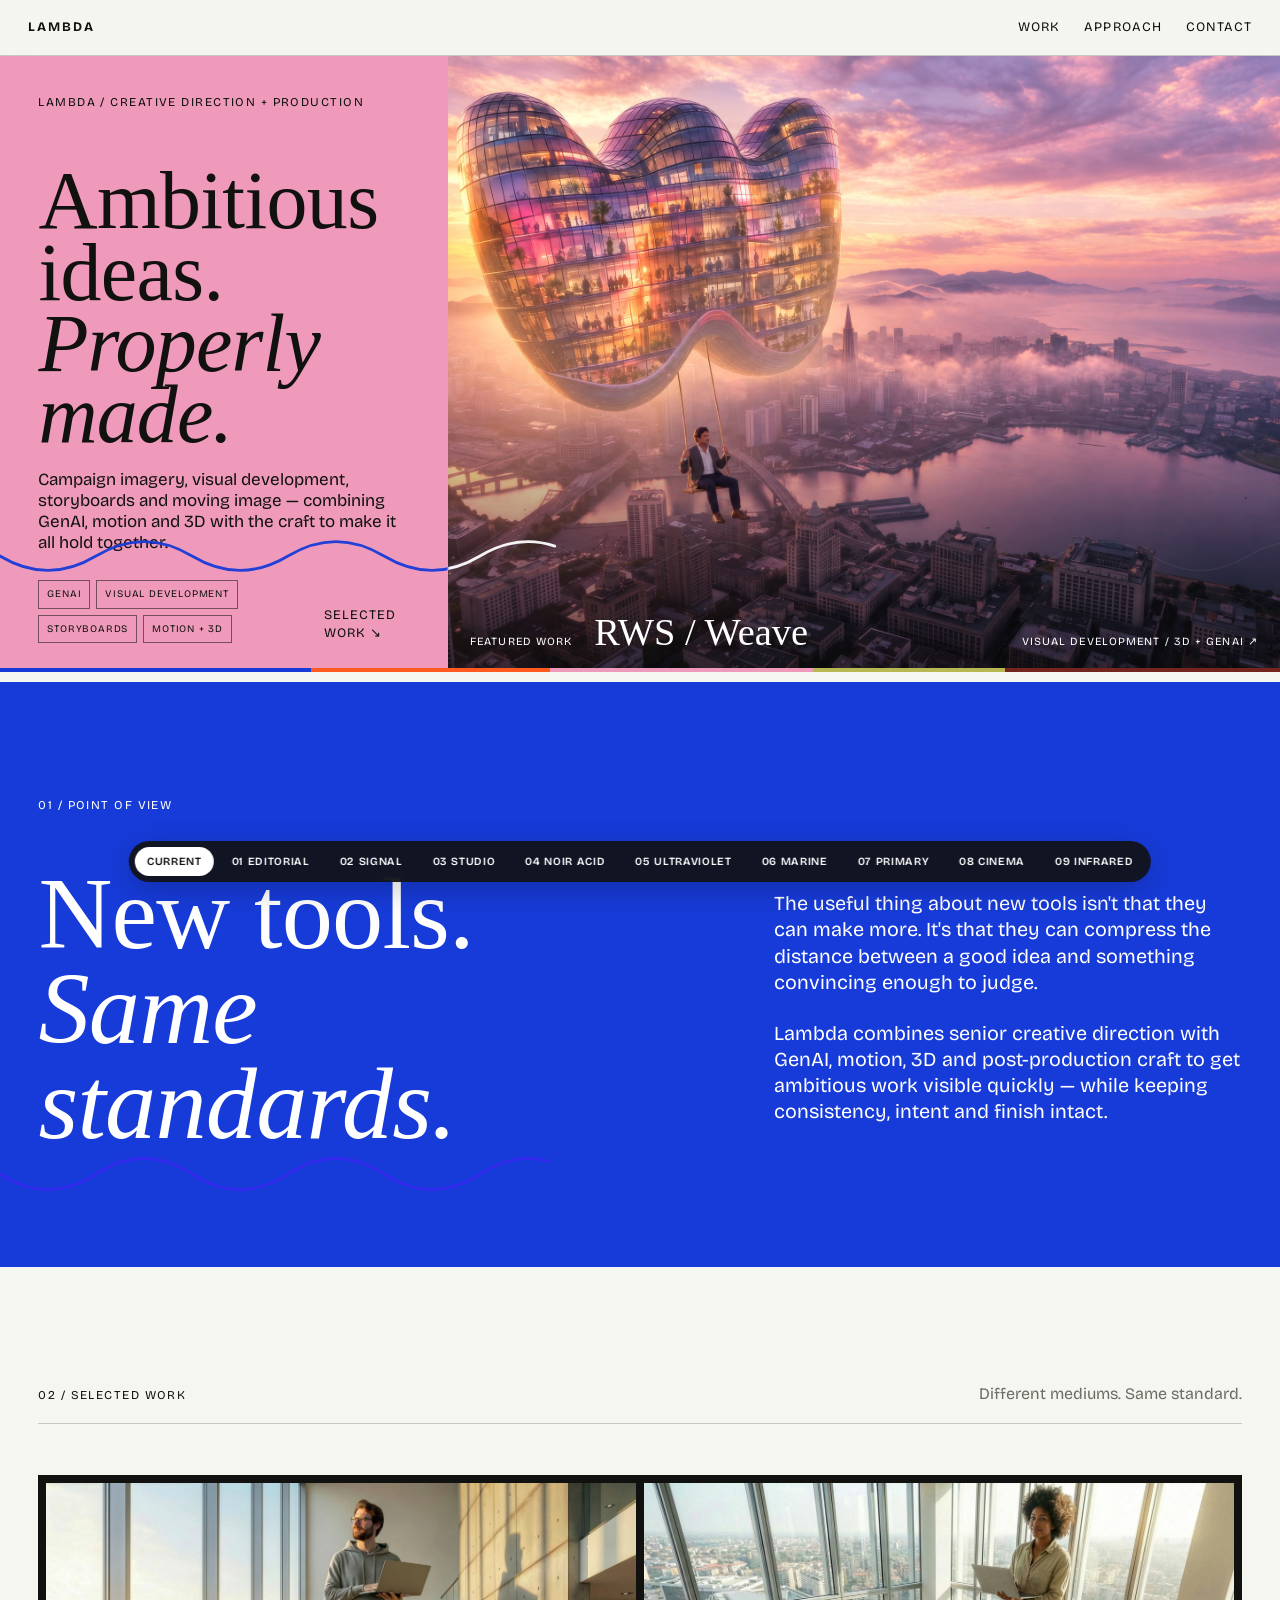
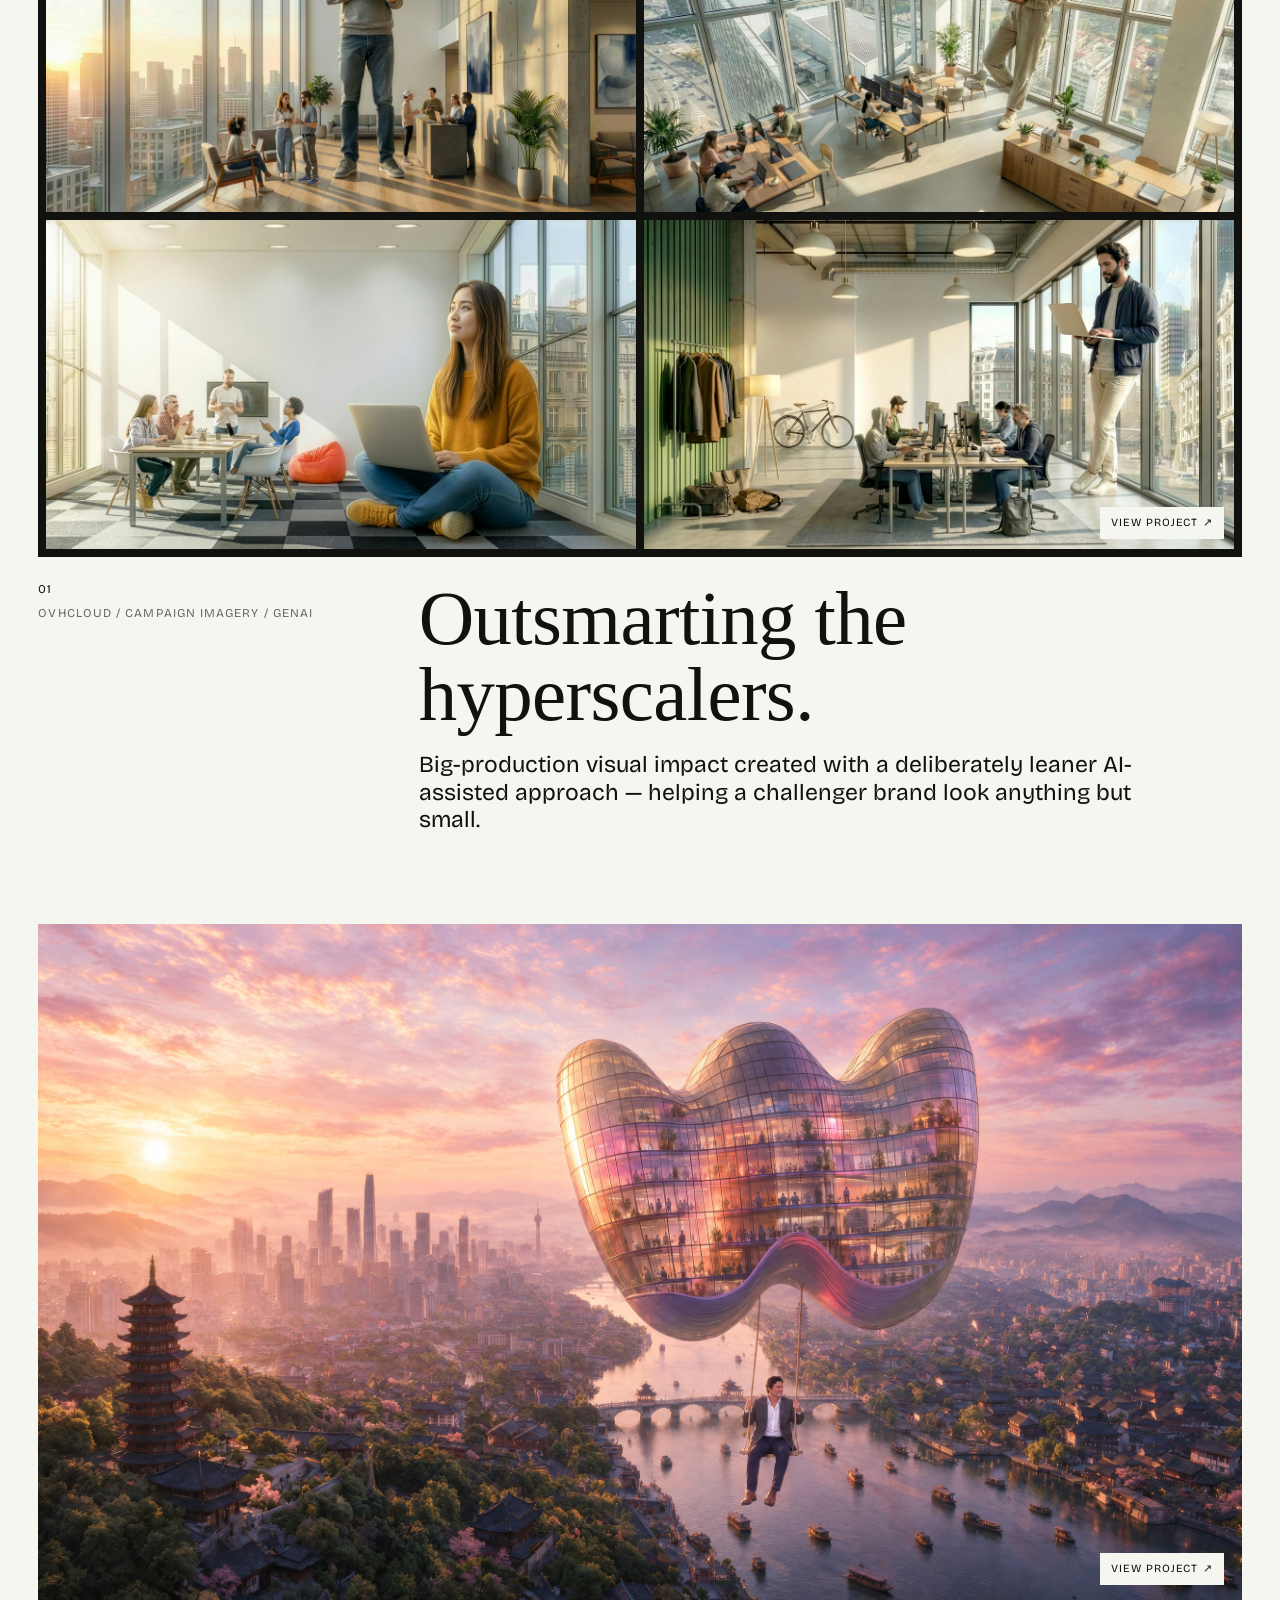
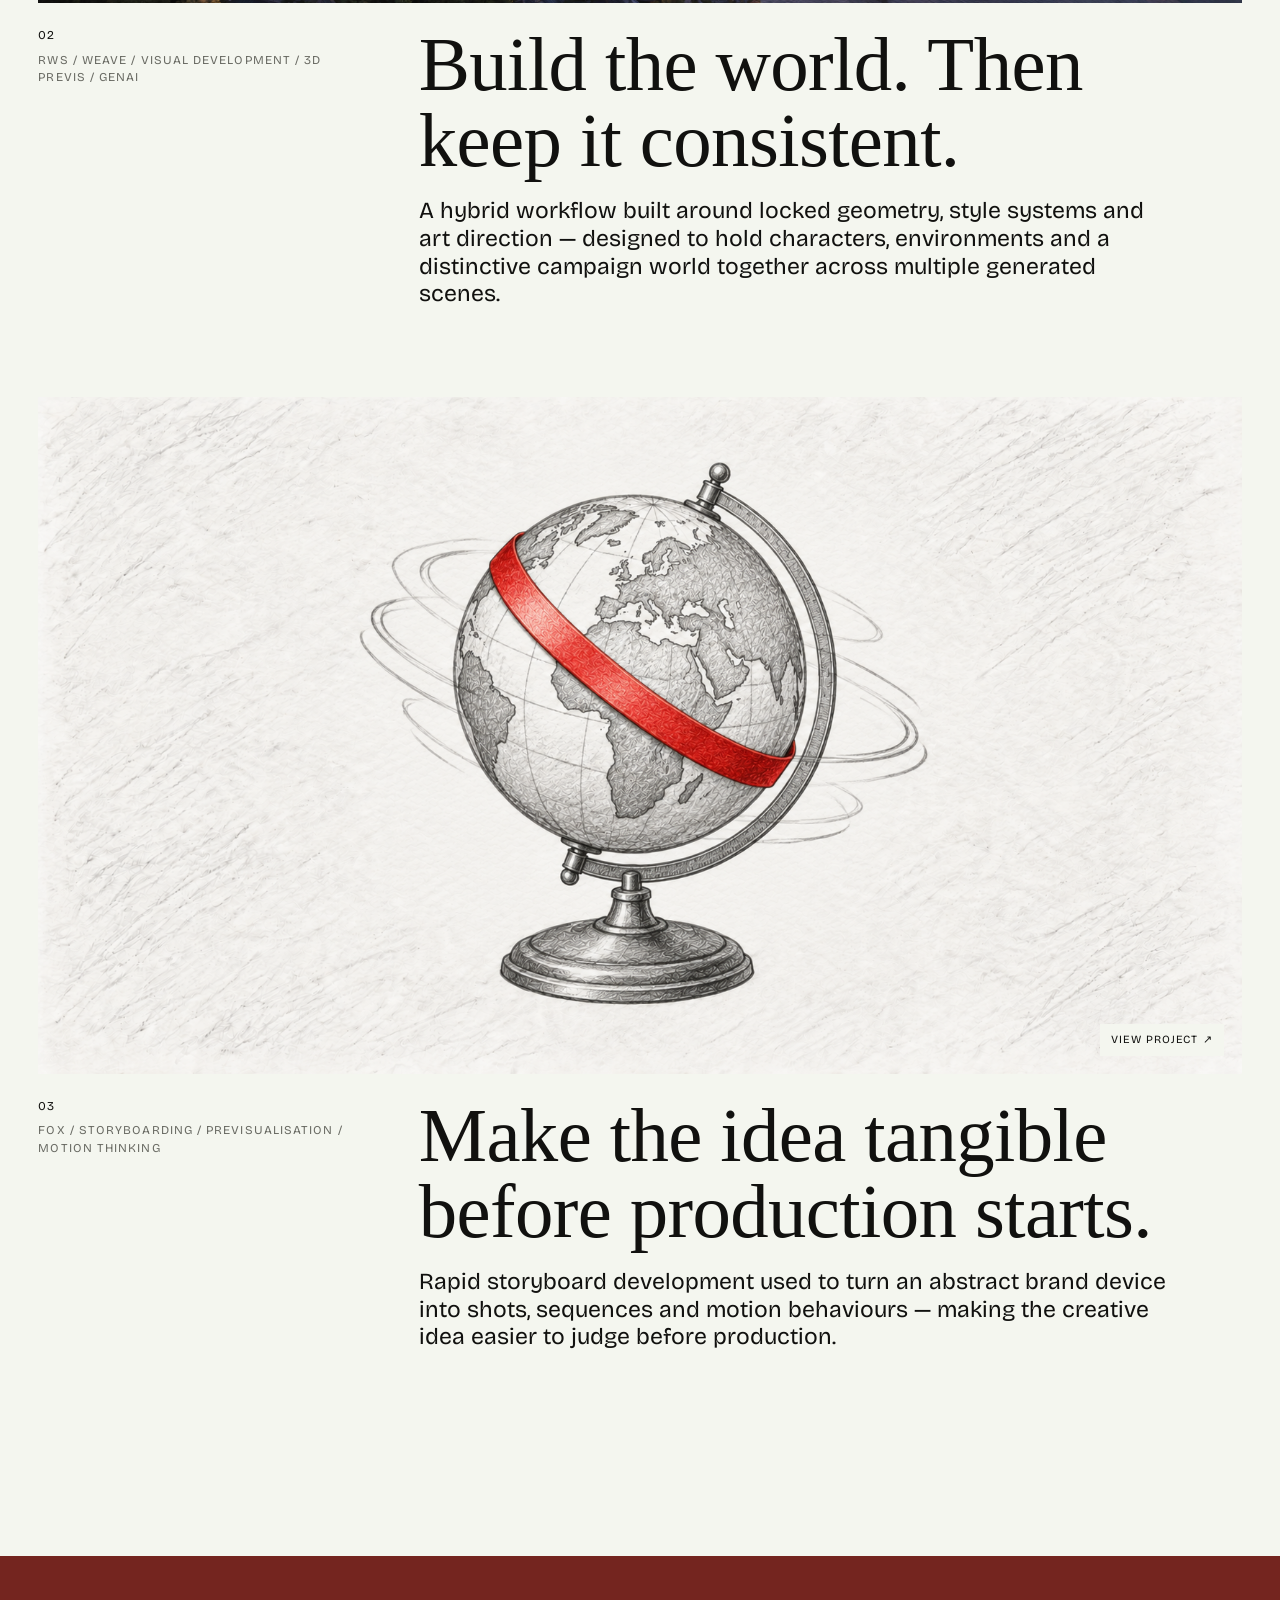
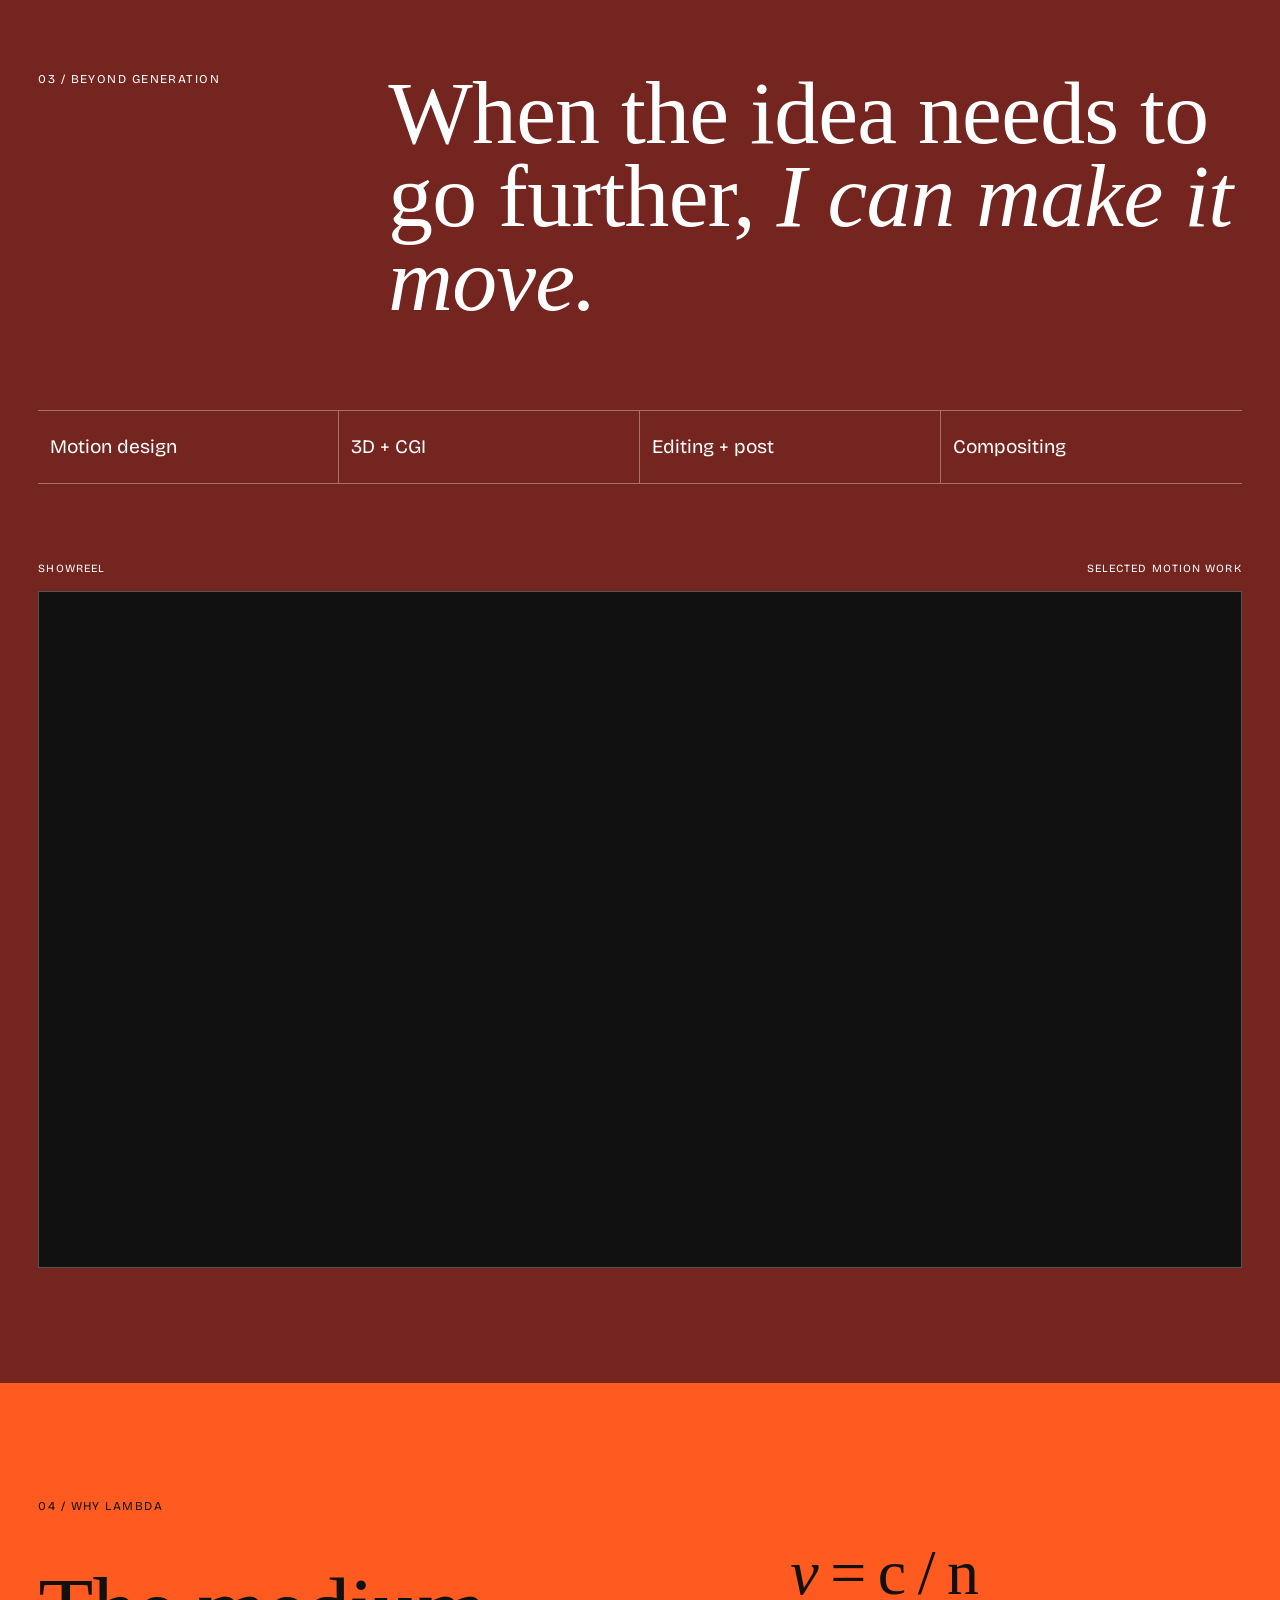
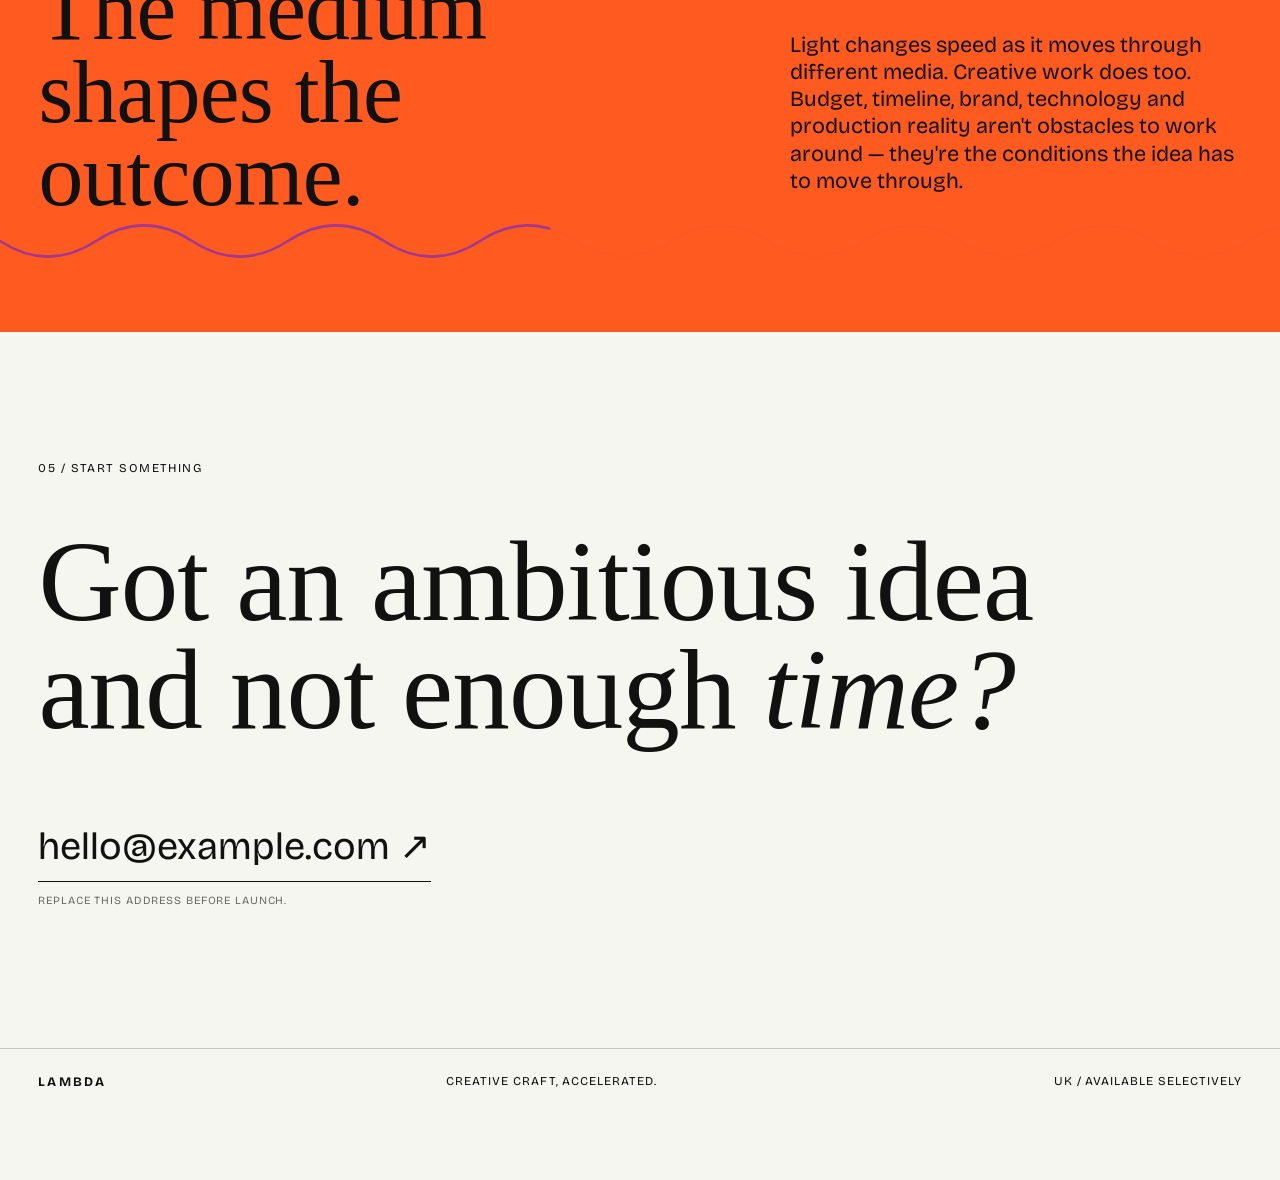
==== commit 55a12c66: "Fix palette lab theme isolation" ====
--- a/palette-lab.html
+++ b/palette-lab.html
@@ -110,6 +110,100 @@
   body[data-palette="infrared"] .method{background:#ffb320;color:#1d0b10}
   body[data-palette="infrared"] .manifesto > .lambda-wave path{stroke:#ff3f4f}
   body[data-palette="infrared"] .method > .lambda-wave path{stroke:#541126}
+
+
+  /* Palette lab isolation: override live-site hardcoded colour fields so every theme is a true full-page preview. */
+  .palette-lab .site-nav{
+    background:color-mix(in srgb,var(--paper) 90%,transparent);
+    border-color:var(--line);
+  }
+  .palette-lab .manifesto{
+    background:var(--manifesto-bg);
+    color:var(--manifesto-ink);
+  }
+  .palette-lab .craft{
+    background:var(--craft-bg);
+    color:var(--craft-ink);
+  }
+  .palette-lab .method{
+    background:var(--method-bg);
+    color:var(--method-ink);
+  }
+  .palette-lab .equation{color:var(--equation-colour)}
+  .palette-lab .project-media--ovh-grid{background:var(--deep)}
+  .palette-lab .reel-frame{border-color:color-mix(in srgb,var(--craft-ink) 28%,transparent)}
+
+  body[data-palette="current"]{
+    --manifesto-bg:#173bd8;--craft-bg:#74251f;--method-bg:#ff5a1f;
+    --manifesto-ink:#fff;--craft-ink:#fff;--method-ink:#11110f;
+    --equation-colour:#11110f;--deep:#11110f;--hover:#173bd8;--hover-dark:#fed04a
+  }
+  body[data-palette="editorial"]{
+    --manifesto-bg:#2638d5;--craft-bg:#622d29;--method-bg:#f15a3a;
+    --manifesto-ink:#fff;--craft-ink:#fff;--method-ink:#151513;
+    --equation-colour:#151513;--deep:#151513;--hover:#2638d5;--hover-dark:#b8c35c
+  }
+  body[data-palette="signal"]{
+    --manifesto-bg:#173cff;--craft-bg:#202434;--method-bg:#c8c3ff;
+    --manifesto-ink:#fff;--craft-ink:#fff;--method-ink:#111216;
+    --equation-colour:#173cff;--deep:#202434;--hover:#173cff;--hover-dark:#c7df43
+  }
+  body[data-palette="studio"]{
+    --manifesto-bg:#2736c7;--craft-bg:#1e1d1b;--method-bg:#d9d2c5;
+    --manifesto-ink:#fff;--craft-ink:#fff;--method-ink:#121211;
+    --equation-colour:#2736c7;--deep:#1e1d1b;--hover:#2736c7;--hover-dark:#a9b34f
+  }
+  body[data-palette="noir-acid"]{
+    --manifesto-bg:#d8ff00;--craft-bg:#151515;--method-bg:#0b0b0b;
+    --manifesto-ink:#0b0b0b;--craft-ink:#f2efe7;--method-ink:#f2efe7;
+    --equation-colour:#d8ff00;--deep:#0b0b0b;--hover:#d8ff00;--hover-dark:#d8ff00
+  }
+  body[data-palette="ultraviolet"]{
+    --hero-panel:#4b19ff;--hero-ink:#fff;
+    --manifesto-bg:#e8e1b7;--craft-bg:#27143d;--method-bg:#d9c8ff;
+    --manifesto-ink:#17121d;--craft-ink:#fff;--method-ink:#17121d;
+    --equation-colour:#4b19ff;--deep:#27143d;--hover:#4b19ff;--hover-dark:#f0d85a
+  }
+  body[data-palette="marine"]{
+    --manifesto-bg:#073b3a;--craft-bg:#315c52;--method-bg:#d3c676;
+    --manifesto-ink:#f5f1e8;--craft-ink:#f5f1e8;--method-ink:#11201d;
+    --equation-colour:#073b3a;--deep:#11201d;--hover:#073b3a;--hover-dark:#d3c676
+  }
+  body[data-palette="primary"]{
+    --manifesto-bg:#1647d8;--craft-bg:#101010;--method-bg:#f0d53e;
+    --manifesto-ink:#fff;--craft-ink:#fff;--method-ink:#101010;
+    --equation-colour:#1647d8;--deep:#101010;--hover:#1647d8;--hover-dark:#f0d53e
+  }
+  body[data-palette="cinema"]{
+    --manifesto-bg:#8c1e2d;--craft-bg:#351b1e;--method-bg:#d2b36e;
+    --manifesto-ink:#fff;--craft-ink:#fff;--method-ink:#211514;
+    --equation-colour:#8c1e2d;--deep:#351b1e;--hover:#8c1e2d;--hover-dark:#d2b36e
+  }
+  body[data-palette="infrared"]{
+    --manifesto-bg:#efb9b0;--craft-bg:#541126;--method-bg:#ffb320;
+    --manifesto-ink:#1d0b10;--craft-ink:#fff4ef;--method-ink:#1d0b10;
+    --equation-colour:#541126;--deep:#260711;--hover:#ff3f4f;--hover-dark:#ffb320
+  }
+
+  .palette-lab .site-nav a:hover,
+  .palette-lab .brand:hover,
+  .palette-lab .contact-link:hover,
+  .palette-lab .project-back:hover,
+  .palette-lab .next-project a:hover,
+  .palette-lab footer a:hover{
+    color:var(--hover);
+  }
+  .palette-lab .site-nav nav a:after{background:var(--hover)}
+  .palette-lab .hero--image .text-link:hover,
+  .palette-lab .hero-project:hover .hero-project-label,
+  .palette-lab .craft a:hover{
+    color:var(--hover-dark);
+  }
+  .palette-lab .project-media:hover .media-label{
+    background:var(--hover-dark);
+    color:var(--ink);
+  }
+  .palette-lab .contact-link:hover{border-color:var(--hover)}
 
   @media(max-width:800px){
     .palette-lab .palette-switcher{left:12px;right:12px;transform:none;overflow:auto;justify-content:flex-start}
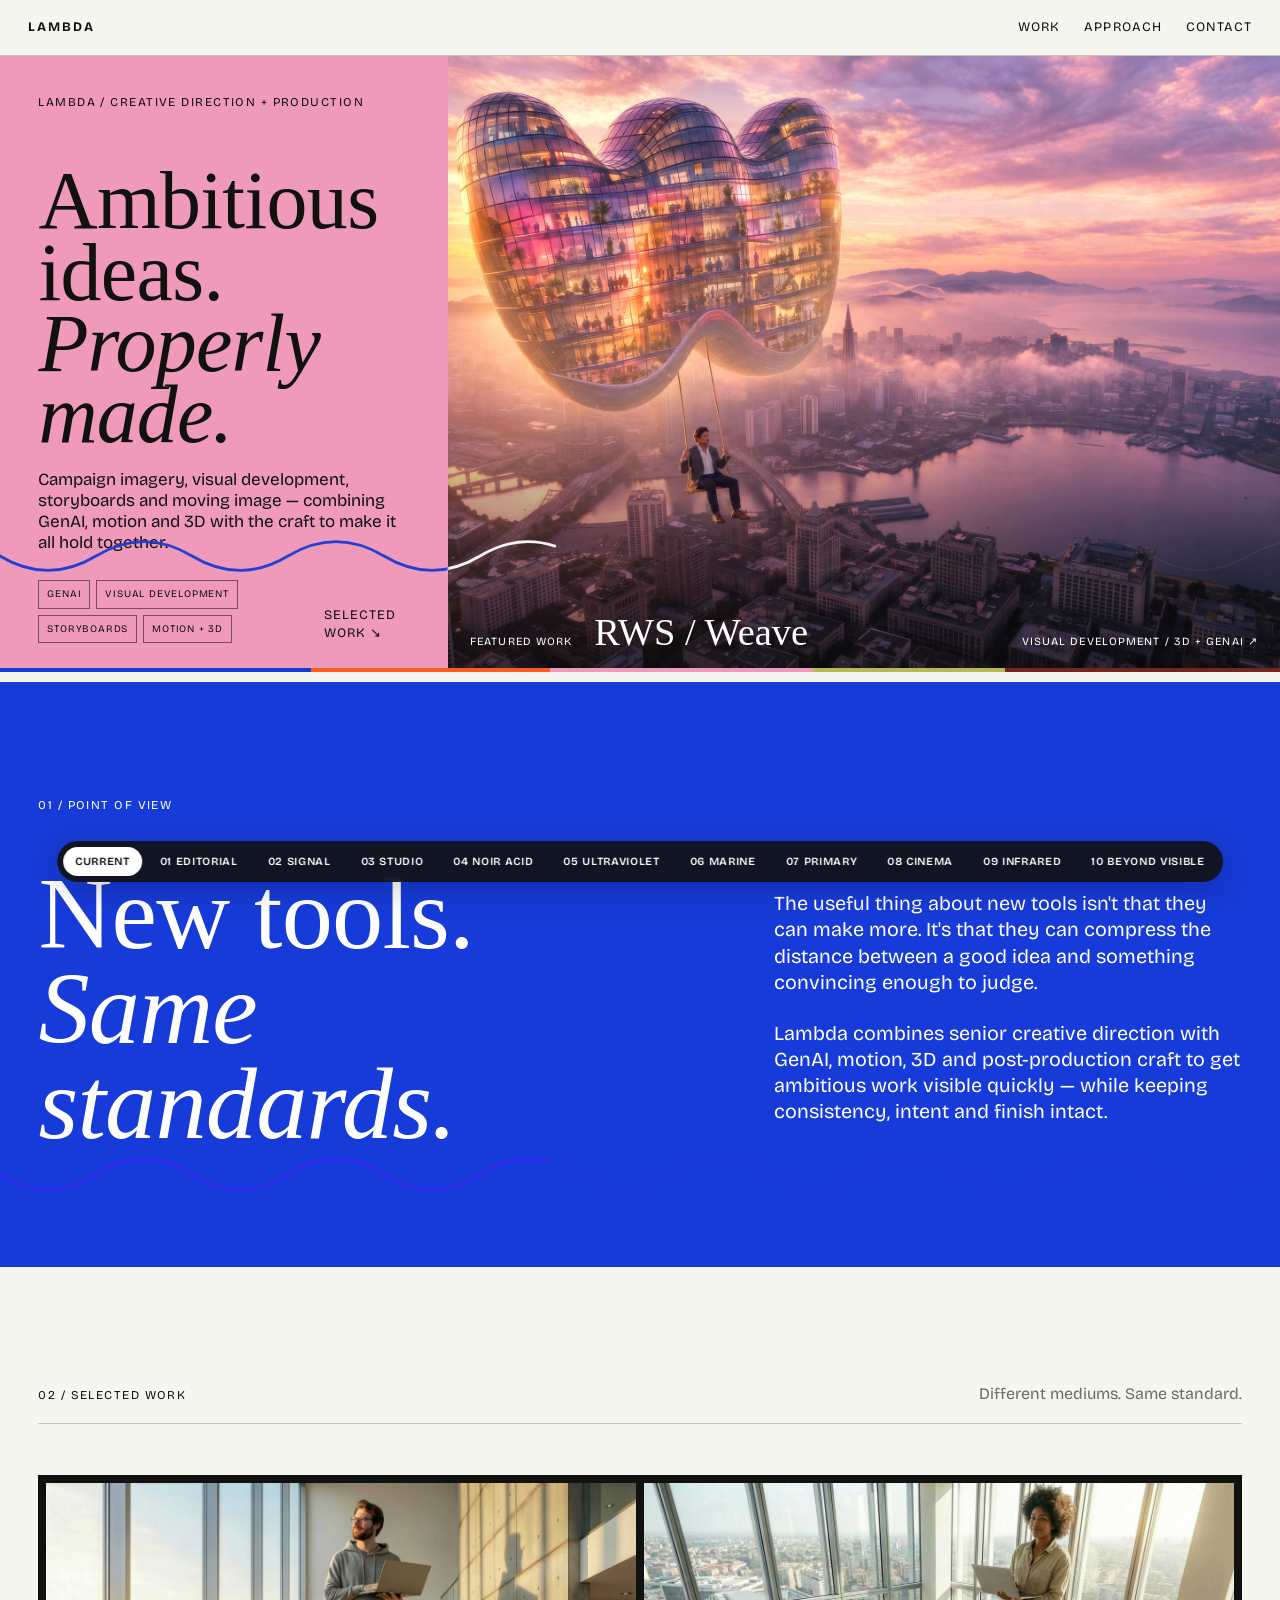
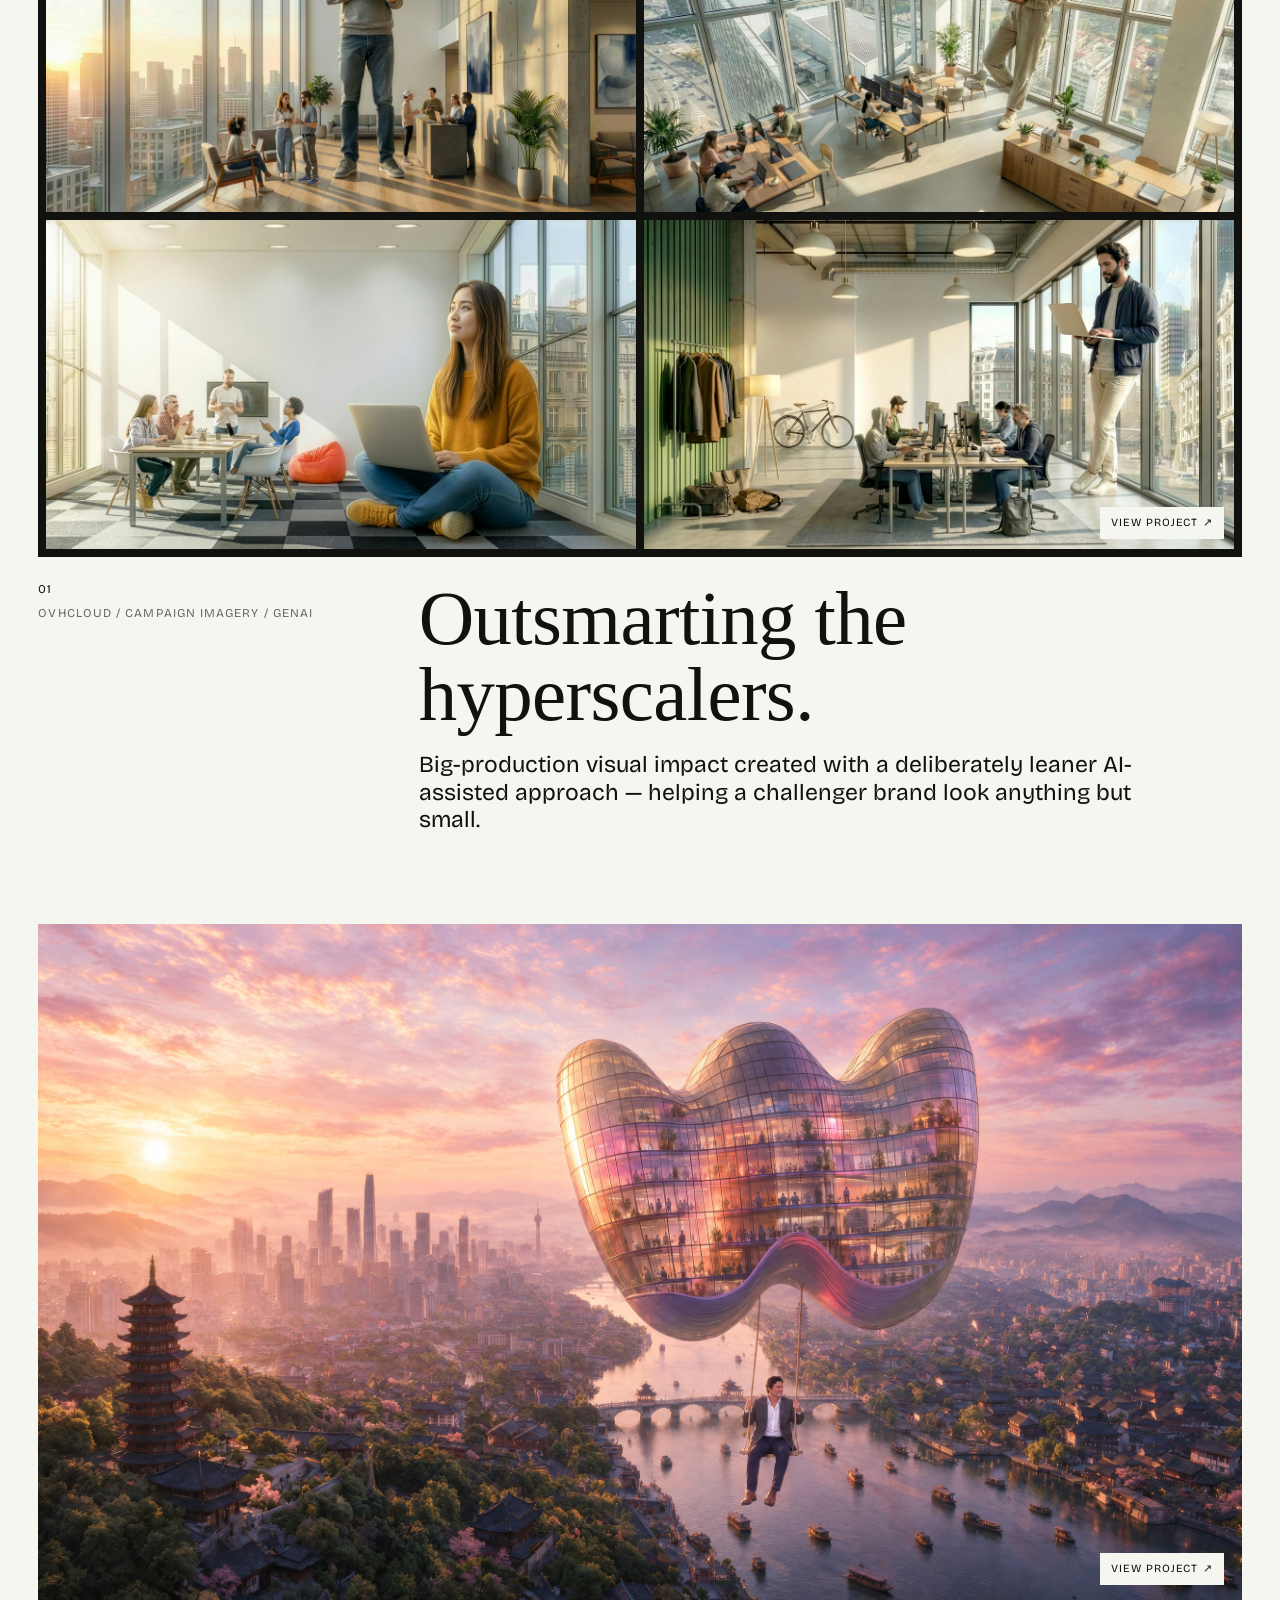
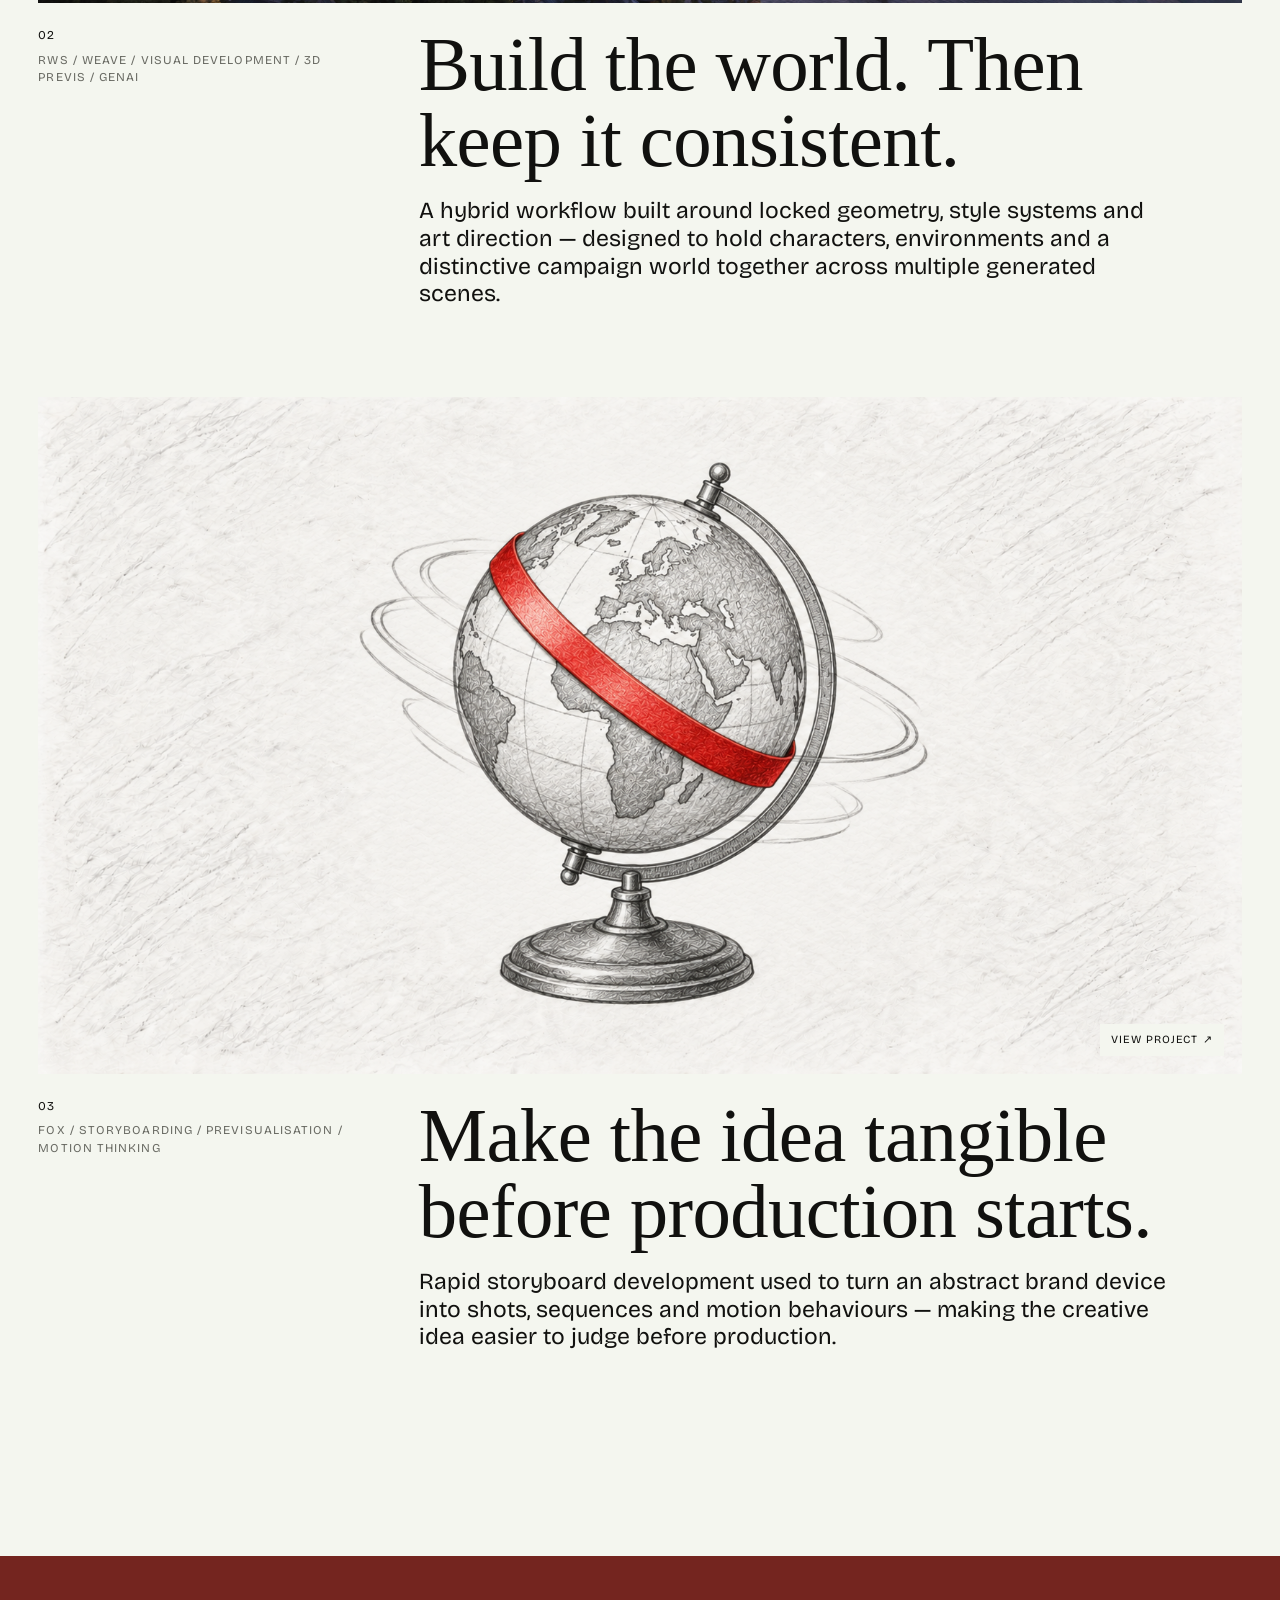
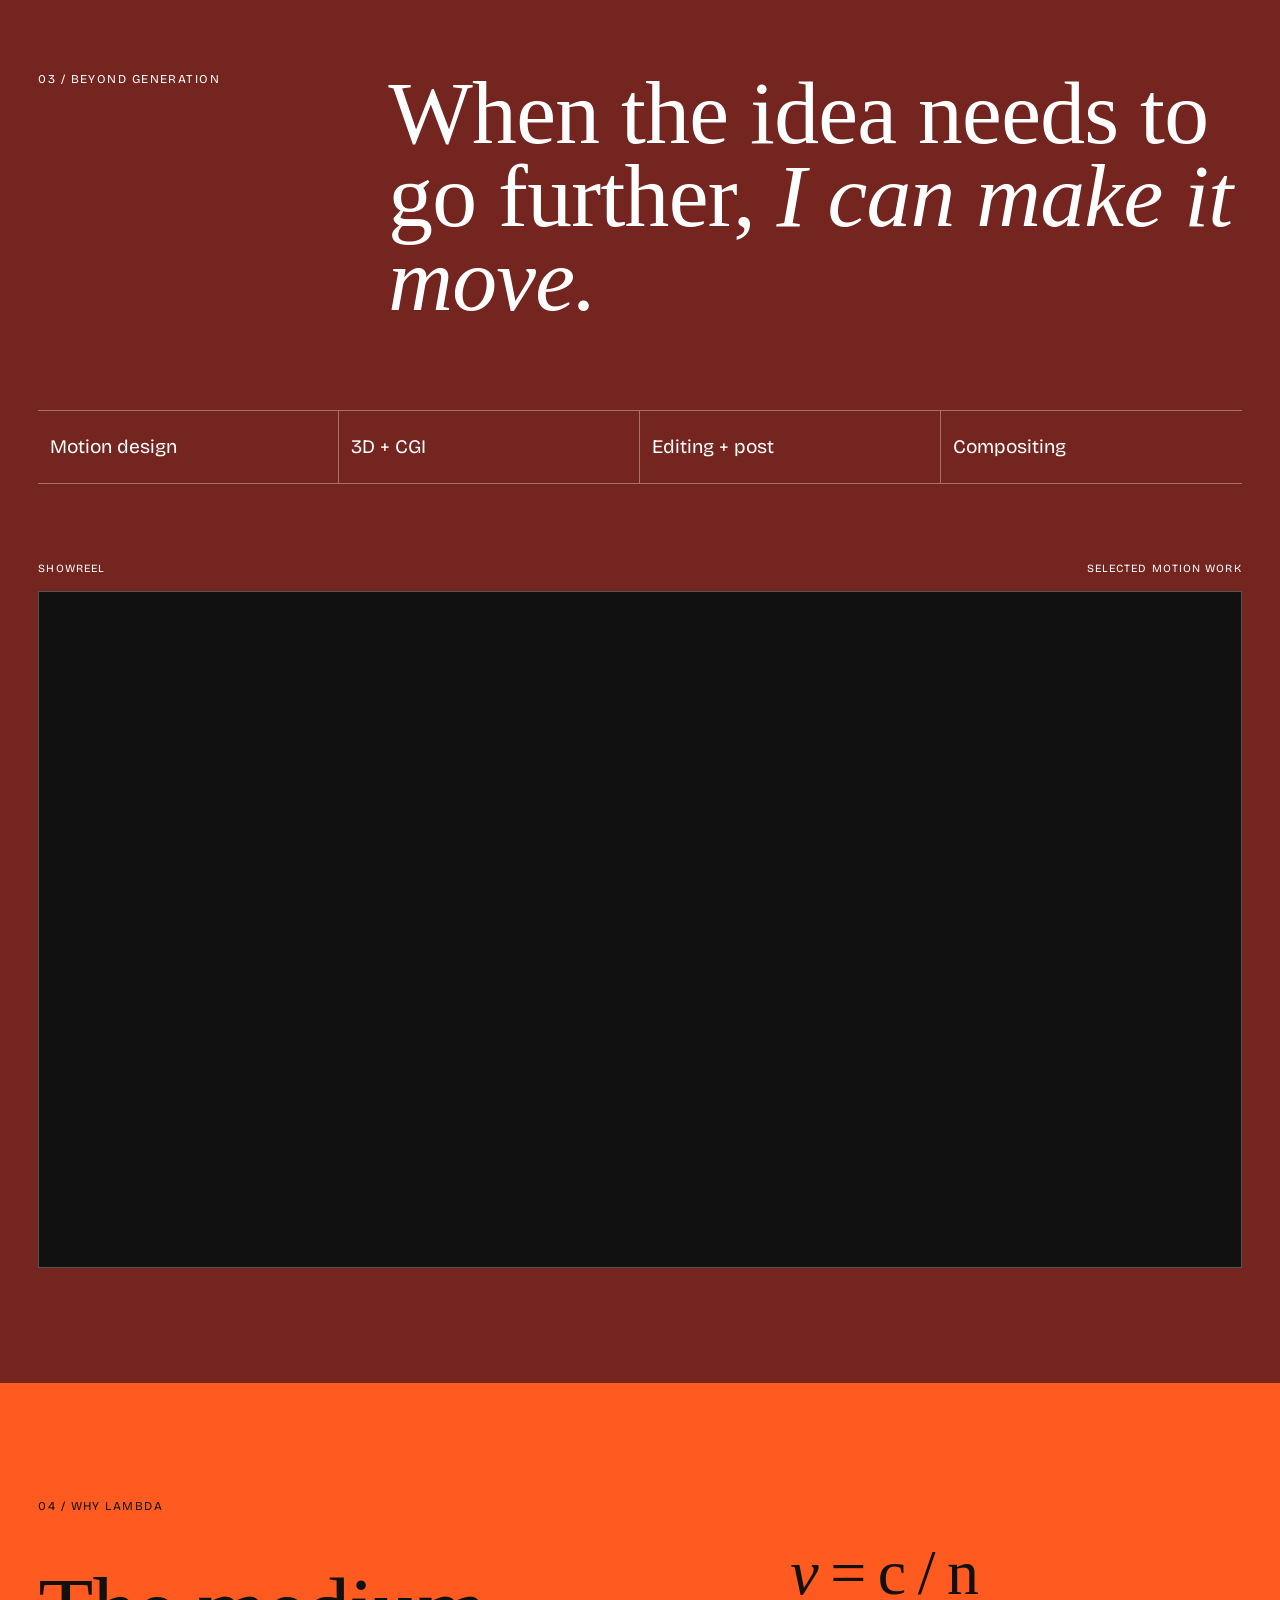
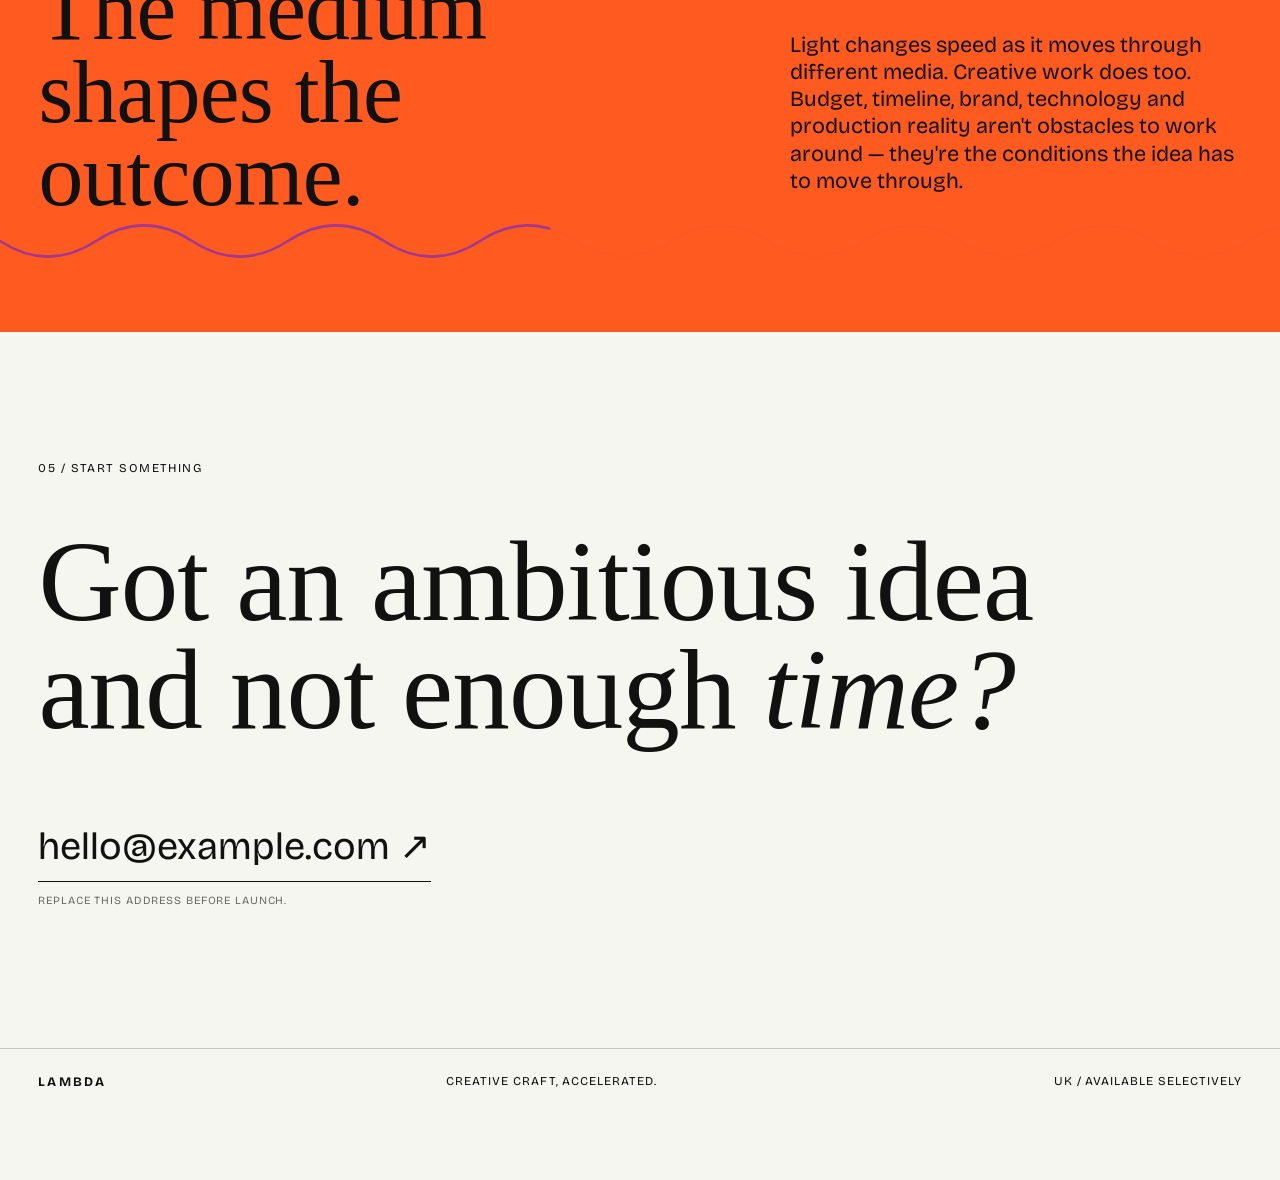
==== commit 28e8d07e: "Add Beyond Visible UV and infrared palette" ====
--- a/palette-lab.html
+++ b/palette-lab.html
@@ -112,6 +112,13 @@
   body[data-palette="infrared"] .method > .lambda-wave path{stroke:#541126}
 
 
+  /* 10 — beyond visible: ultraviolet foundation with infrared signal accents */
+  body[data-palette="beyond-visible"]{
+    --paper:#f3eff5;--ink:#170f1c;--muted:#716976;--line:rgba(23,15,28,.18);
+    --blue:#5a2dff;--orange:#ff415c;--pink:#e5d6ef;--acid:#ff7255;--clay:#1d0b2e;
+    --hero-panel:#210b35;--hero-ink:#fbf7ff;--manifesto-ink:#170f1c;--craft-ink:#fbf7ff;--method-ink:#170f1c;--wave-color:#5a2dff
+  }
+
   /* Palette lab isolation: override live-site hardcoded colour fields so every theme is a true full-page preview. */
   .palette-lab .site-nav{
     background:color-mix(in srgb,var(--paper) 90%,transparent);
@@ -183,6 +190,12 @@
     --manifesto-bg:#efb9b0;--craft-bg:#541126;--method-bg:#ffb320;
     --manifesto-ink:#1d0b10;--craft-ink:#fff4ef;--method-ink:#1d0b10;
     --equation-colour:#541126;--deep:#260711;--hover:#ff3f4f;--hover-dark:#ffb320
+  }
+  body[data-palette="beyond-visible"]{
+    --hero-panel:#210b35;--hero-ink:#fbf7ff;
+    --manifesto-bg:#e5d6ef;--craft-bg:#130e19;--method-bg:#f2c5cc;
+    --manifesto-ink:#170f1c;--craft-ink:#fbf7ff;--method-ink:#170f1c;
+    --equation-colour:#ff415c;--deep:#130e19;--hover:#ff415c;--hover-dark:#ff7255
   }
 
   .palette-lab .site-nav a:hover,
@@ -204,6 +217,14 @@
     color:var(--ink);
   }
   .palette-lab .contact-link:hover{border-color:var(--hover)}
+
+  body[data-palette="beyond-visible"] .manifesto > .lambda-wave path{stroke:#5a2dff}
+  body[data-palette="beyond-visible"] .method > .lambda-wave path{stroke:#ff415c}
+  body[data-palette="beyond-visible"] .hero--image .spectrum i:nth-child(1){background:#5a2dff}
+  body[data-palette="beyond-visible"] .hero--image .spectrum i:nth-child(2){background:#8d65ff}
+  body[data-palette="beyond-visible"] .hero--image .spectrum i:nth-child(3){background:#1d0b2e}
+  body[data-palette="beyond-visible"] .hero--image .spectrum i:nth-child(4){background:#ff415c}
+  body[data-palette="beyond-visible"] .hero--image .spectrum i:nth-child(5){background:#ff7255}
 
   @media(max-width:800px){
     .palette-lab .palette-switcher{left:12px;right:12px;transform:none;overflow:auto;justify-content:flex-start}
@@ -230,6 +251,7 @@
   <button type="button" data-theme="primary" aria-pressed="false">07 Primary</button>
   <button type="button" data-theme="cinema" aria-pressed="false">08 Cinema</button>
   <button type="button" data-theme="infrared" aria-pressed="false">09 Infrared</button>
+  <button type="button" data-theme="beyond-visible" aria-pressed="false">10 Beyond Visible</button>
 </div>
   <main id="top">
     <section class="hero hero--image">
@@ -356,9 +378,11 @@
   const buttons=[...document.querySelectorAll('.palette-switcher button')];
 
   function syncWaveColour(){
-    const colour=getComputedStyle(document.body).getPropertyValue('--wave-color').trim() || '#173bd8';
+    const styles=getComputedStyle(document.body);
+    const colour=styles.getPropertyValue('--wave-color').trim() || '#173bd8';
+    const heroColour=document.body.dataset.palette==='beyond-visible' ? '#ff415c' : colour;
     document.querySelectorAll('.lambda-wave--dark:not(.lambda-wave--hero) path').forEach(path => path.setAttribute('stroke',colour));
-    document.querySelectorAll('#lambda-hero-wave-gradient stop:nth-child(-n+2)').forEach(stop => stop.setAttribute('stop-color',colour));
+    document.querySelectorAll('#lambda-hero-wave-gradient stop:nth-child(-n+2)').forEach(stop => stop.setAttribute('stop-color',heroColour));
   }
 
   buttons.forEach(button => button.addEventListener('click', () => {
